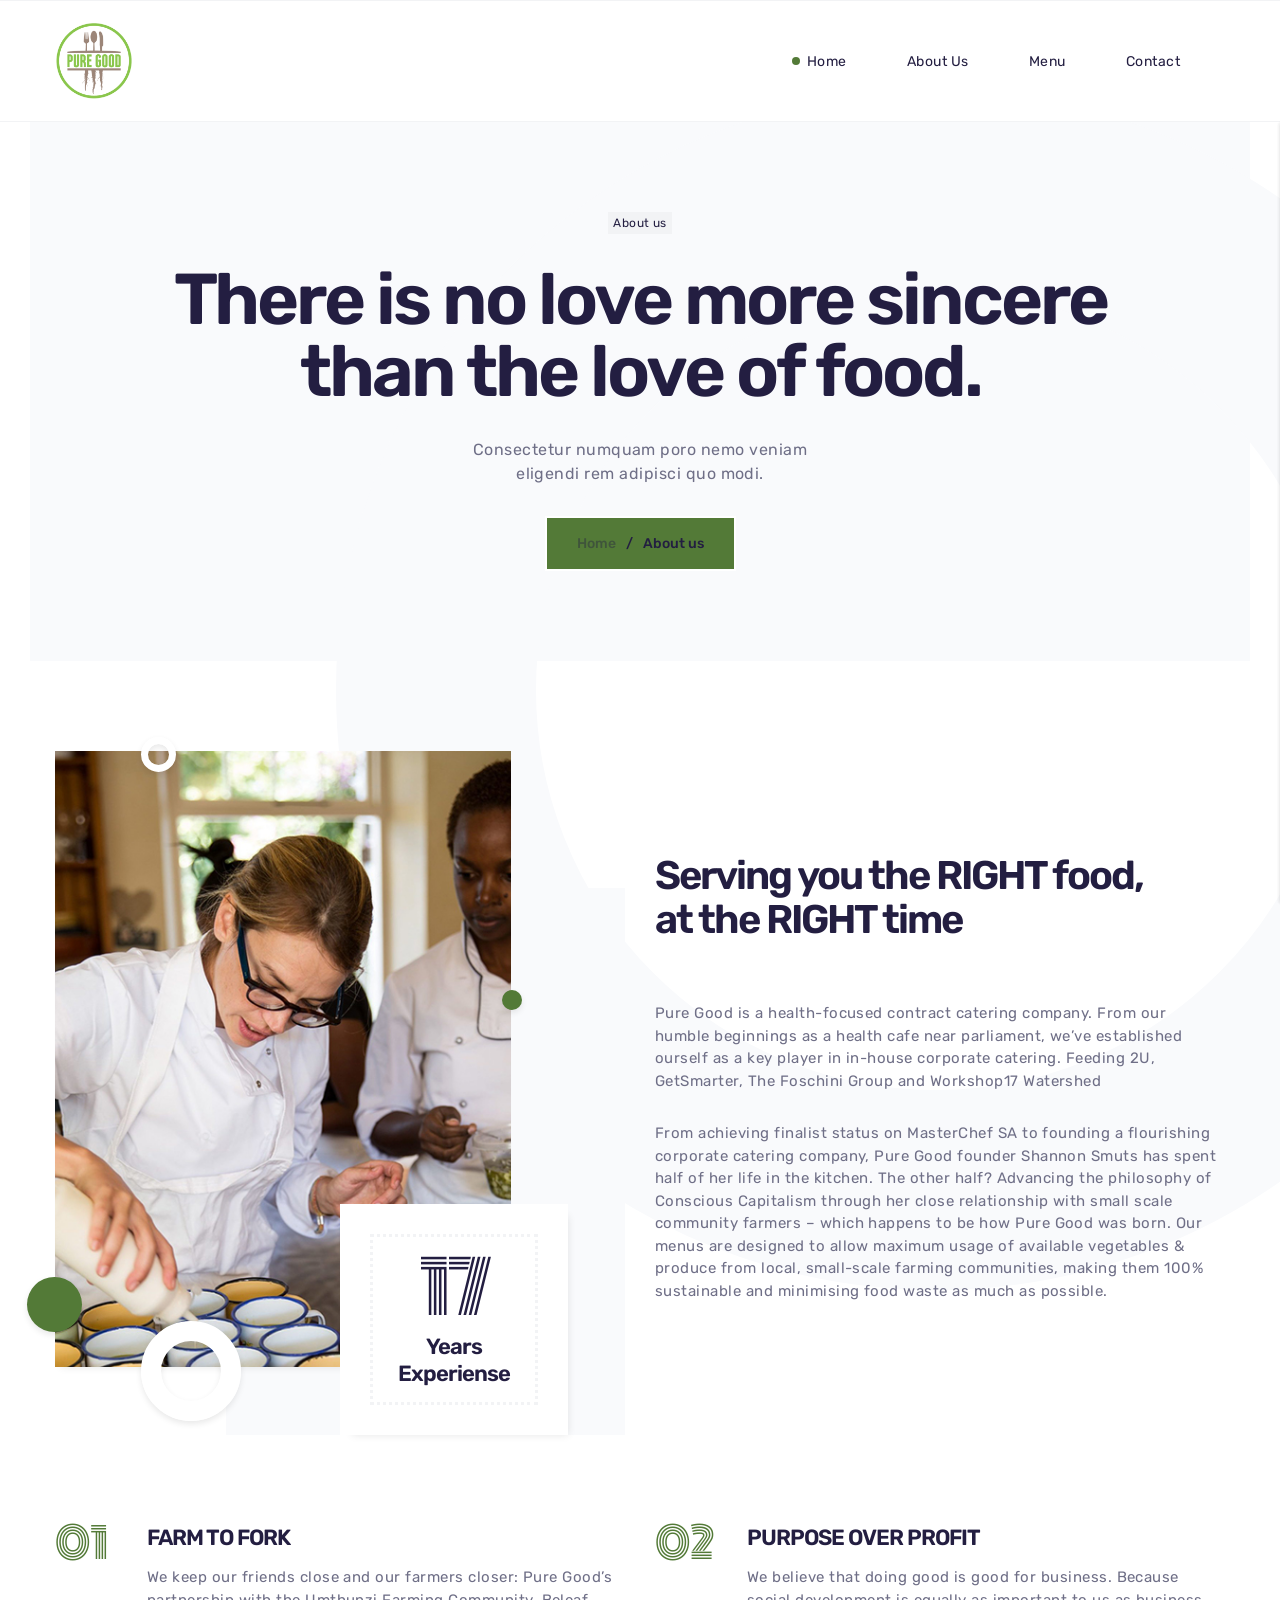
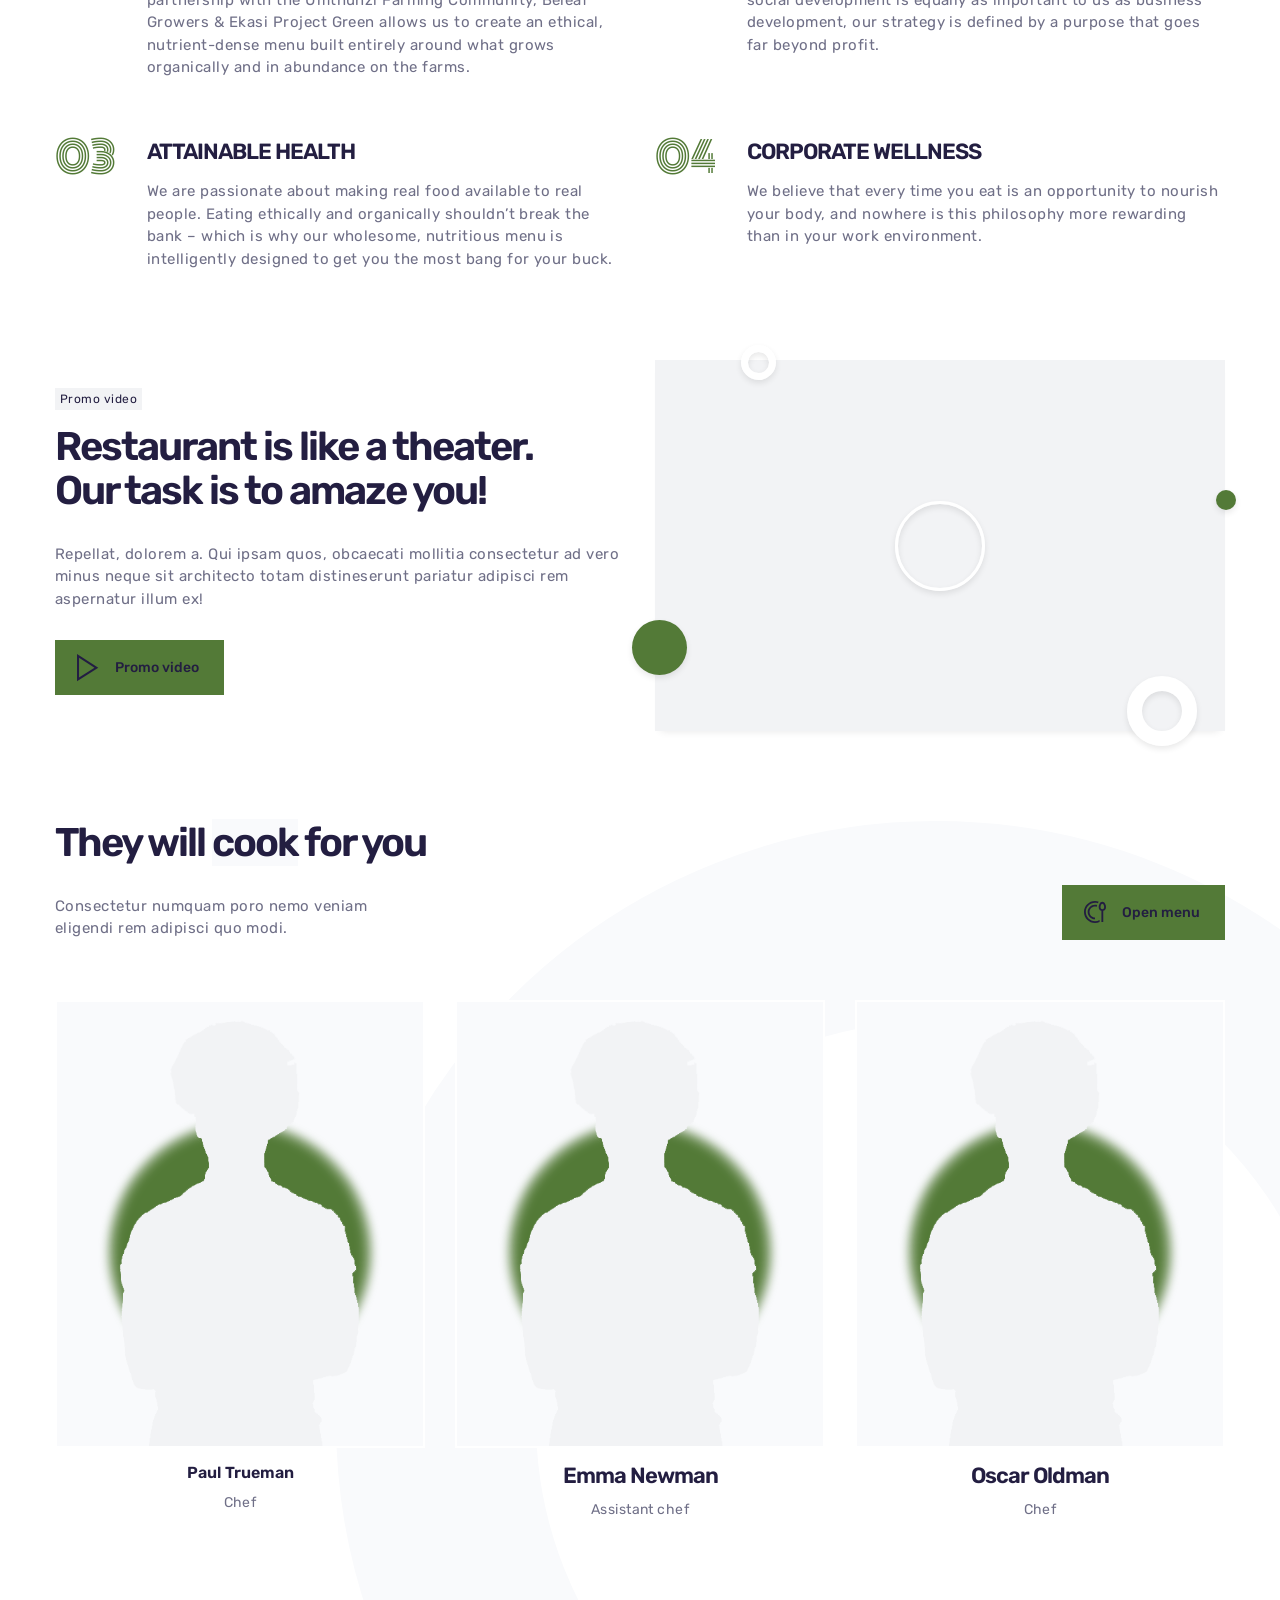
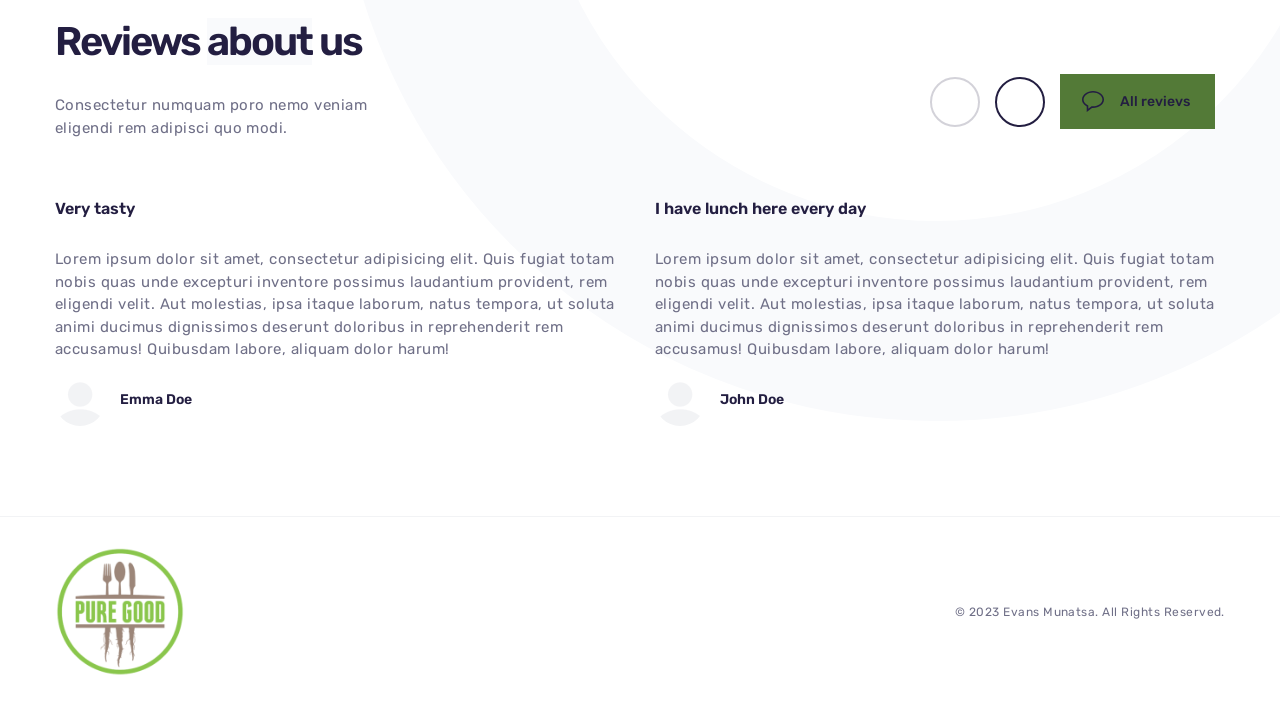
==== about.html @ 8c1846ab "about page" ====
<!DOCTYPE html>
<html lang="zxx">

<head>
  <meta charset="UTF-8">
  <meta name="viewport" content="width=device-width, initial-scale=1.0">
  <meta http-equiv="X-UA-Compatible" content="ie=edge">
  <!-- color of address bar in mobile browser -->
  <meta name="theme-color" content="#F5C332">
  <!-- favicon  -->
  <link rel="shortcut icon" href="img/ui/purgood.png" type="image/x-icon">
  <!-- font awesome css -->
  <link rel="stylesheet" href="css/plugins/font-awesome.min.css">
  <!-- bootstrap css -->
  <link rel="stylesheet" href="css/plugins/bootstrap.min.css">
  <!-- swiper css -->
  <link rel="stylesheet" href="css/plugins/swiper.min.css">
  <!-- datepicker css -->
  <link rel="stylesheet" href="css/plugins/datepicker.css">
  <!-- mapbox css -->
  <link href="css/plugins/mapbox-style.css" rel='stylesheet'>
  <!-- fancybox css -->
  <link rel="stylesheet" href="css/plugins/fancybox.min.css">
  <!-- starbelly css -->
  <link rel="stylesheet" href="css/style.css">
  <!-- page title -->
  <title>PureGood</title>
</head>

<body>
  <!-- app wrapper -->
  <div class="sb-app">
    <!-- preloader -->
    <div class="sb-preloader">
      <div class="sb-preloader-bg"></div>
      <div class="sb-preloader-body">
        <div class="sb-loading">
          <div class="sb-percent"><span class="sb-preloader-number" data-count="101">00</span><span>%</span></div>
        </div>
        <div class="sb-loading-bar">
          <div class="sb-bar"></div>
        </div>
      </div>
    </div>
    <!-- preloader end -->
    <!-- click effect -->
    <div class="sb-click-effect"></div>
    <!-- loader -->
    <div class="sb-load"></div>
    <!-- top bar -->
    <div class="sb-top-bar-frame">
      <div class="sb-top-bar-bg"></div>
      <div class="container">
        <div class="sb-top-bar">
          <a href="index.html" class="sb-logo-frame">
            <!-- logo img -->
            <img src="img/illustrations/purgood.png" alt="PureGood">
          </a>
          <!-- menu -->
          <div class="sb-left-side">
            <nav id="sb-dynamic-menu" class="sb-menu-transition">
              <ul class="sb-navigation">
                <li class="sb-active sb-has-children"><a href="index.html">Home</a></li>
                <li><a href="about.html">About Us</a></li>
                <li><a href="#">Menu</a></li>
                <li><a href="#">Contact</a></li>
              </ul>
            </nav>
            <!-- menu btn -->
            <div class="sb-menu-btn"><span></span></div>

          </div>
        </div>
      </div>
      <!-- info bar -->
      <div class="sb-info-bar">
        <div class="sb-infobar-content">
          <div class="sb-ib-title-frame sb-mb-30">
            <h4>Contact</h4><i class="fas fa-arrow-down"></i>
          </div>
          <ul class="sb-list sb-mb-30">
            <li><b>Address:</b><span> Workshop17, Watershed, 17 Dock Road, V&A Waterfront, 8002</span></li>
            <li><b>Working hours:</b><span>09:00 - 23:00</span></li>
            <li><b>Phone:</b><span>+02 (044) 756-X6-52</span></li>
            <li><b>Email:</b><span>info@puregood.co.za</span></li>
          </ul>
          <div class="sb-ib-title-frame sb-mb-30">
            <h4>Instagram</h4><i class="fas fa-arrow-down"></i>
          </div>
          <ul class="sb-instagram sb-mb-30">
            <li><a href="#."><img src="img/instagram/1.jpg" alt="instagram"></a></li>
            <li><a href="#."><img src="img/instagram/2.jpg" alt="instagram"></a></li>
            <li><a href="#."><img src="img/instagram/3.jpg" alt="instagram"></a></li>
            <li><a href="#."><img src="img/instagram/4.jpg" alt="instagram"></a></li>
            <li><a href="#."><img src="img/instagram/5.jpg" alt="instagram"></a></li>
            <li><a href="#."><img src="img/instagram/6.jpg" alt="instagram"></a></li>
          </ul>
          <hr>
          <div class="sb-ib-title-frame sb-mb-30">
            <h4>Latest publications</h4><i class="fas fa-arrow-down"></i>
          </div>
          <a href="index.html" class="sb-blog-card sb-blog-card-sm sb-mb-30">
            <div class="sb-cover-frame">
              <img src="img/blog/1.jpg" alt="cover">
            </div>
            <div class="sb-blog-card-descr">
              <h5 class="sb-mb-5">Simple Homemade Tomato Soup</h5>
              <p class="sb-text sb-text-sm">Lorem ipsum dolor sit amet, consectetur adipisicing elit. Libero optio, sed expedita.</p>
            </div>
          </a>
          <a href="index.html" class="sb-blog-card sb-blog-card-sm sb-mb-30">
            <div class="sb-cover-frame">
              <img src="img/blog/2.jpg" alt="cover">
            </div>
            <div class="sb-blog-card-descr">
              <h5 class="sb-mb-5">Thai Coconut Soup with Tofu and Rice</h5>
              <p class="sb-text sb-text-sm">Lorem ipsum dolor sit amet, consectetur adipisicing elit. Libero optio, sed expedita.</p>
            </div>
          </a>
          <a href="index.html" class="sb-blog-card sb-blog-card-sm sb-mb-30">
            <div class="sb-cover-frame">
              <img src="img/blog/3.jpg" alt="cover">
            </div>
            <div class="sb-blog-card-descr">
              <h5 class="sb-mb-5">21 Things You Should Absolutely Be Buying at ALDI</h5>
              <p class="sb-text sb-text-sm">Lorem ipsum dolor sit amet, consectetur adipisicing elit. Libero optio, sed expedita.</p>
            </div>
          </a>
        </div>
        <div class="sb-info-bar-footer">
          <ul class="sb-social">
            <li><a href="#."><i class="far fa-circle"></i></a></li>
            <li><a href="#."><i class="far fa-circle"></i></a></li>
            <li><a href="#."><i class="far fa-circle"></i></a></li>
            <li><a href="#."><i class="far fa-circle"></i></a></li>
          </ul>
        </div>
      </div>
      <!-- info bar end -->
      <!-- minicart -->
      <div class="sb-minicart">
        <div class="sb-minicart-content">
          <div class="sb-ib-title-frame sb-mb-30">
            <h4>Your order.</h4><i class="fas fa-arrow-down"></i>
          </div>
          <a href="index.html" class="sb-menu-item sb-menu-item-sm sb-mb-15">
            <div class="sb-cover-frame">
              <img src="img/menu/4.jpg" alt="product">
            </div>
            <div class="sb-card-tp">
              <h4 class="sb-card-title">Saumon Gravlax</h4>
              <div class="sb-price"><sub>$</sub> 9</div>
            </div>
          </a>
          <a href="index.html" class="sb-menu-item sb-menu-item-sm sb-mb-15">
            <div class="sb-cover-frame">
              <img src="img/menu/1.jpg" alt="product">
            </div>
            <div class="sb-card-tp">
              <h4 class="sb-card-title">Chevrefrit au miel</h4>
              <div class="sb-price"><sub>$</sub> 14</div>
            </div>
          </a>
          <a href="index.html" class="sb-menu-item sb-menu-item-sm sb-mb-15">
            <div class="sb-cover-frame">
              <img src="img/menu/2.jpg" alt="product">
            </div>
            <div class="sb-card-tp">
              <h4 class="sb-card-title">Croustillant de poisson</h4>
              <div class="sb-price"><sub>$</sub> 4</div>
            </div>
          </a>
          <a href="index.html" class="sb-menu-item sb-menu-item-sm sb-mb-15">
            <div class="sb-cover-frame">
              <img src="img/menu/3.jpg" alt="product">
            </div>
            <div class="sb-card-tp">
              <h4 class="sb-card-title">Stracciatella</h4>
              <div class="sb-price"><sub>$</sub> 11</div>
            </div>
          </a>
          <a href="index.html" class="sb-menu-item sb-menu-item-sm sb-mb-15">
            <div class="sb-cover-frame">
              <img src="img/menu/5.jpg" alt="product">
            </div>
            <div class="sb-card-tp">
              <h4 class="sb-card-title">Carpaccio de daurade</h4>
              <div class="sb-price"><sub>$</sub> 19</div>
            </div>
          </a>
        </div>
        <div class="sb-minicart-footer">
          <!-- button -->
          <a href="cart.html" class="sb-btn sb-btn-gray sb-btn-text">
            <span>View order</span>
          </a>
          <!-- button end -->
          <!-- button -->
          <a href="checkout.html" class="sb-btn sb-btn-text">
            <span>Checkout</span>
          </a>
          <!-- button end -->
        </div>
      </div>
      <!-- minicart end -->
    </div>
    <!-- top bar end -->

    <!-- dynamic content -->
    <div id="sb-dynamic-content" class="sb-transition-fade">

      <!-- banner -->
      <section class="sb-banner sb-banner-sm sb-banner-color">
        <div class="container">
          <div class="row">
            <div class="col-lg-12">
              <!-- main title -->
              <div class="sb-main-title-frame">
                <div class="sb-main-title text-center">
                  <span class="sb-suptitle sb-mb-30">About us</span>
                  <h1 class="sb-mb-30">There is no <span>love</span> more sincere <br> than the love of <span>food</span>.</h1>
                  <p class="sb-text sb-text-lg sb-mb-30">Consectetur numquam poro nemo veniam<br>eligendi rem adipisci quo modi.</p>
                  <ul class="sb-breadcrumbs">
                    <li><a href="home-1.html">Home</a></li>
                    <li><a href="#.">About us</a></li>
                  </ul>
                </div>
              </div>
              <!-- main title end -->
            </div>
          </div>
        </div>
      </section>
      <!-- banner end -->

      <!-- About text -->
      <section class="sb-p-90-0">
        <div class="sb-bg-2" style="margin-top: 90px">
          <div></div>
        </div>
        <div class="container">
          <div class="row">
            <div class="col-lg-6 align-self-center">
              <div class="sb-illustration-2 sb-mb-90">
                <div class="sb-interior-frame">
                  <img src="img/gallery/chef.jpg" alt="interior" class="sb-interior" style="object-position: center">
                </div>
                <div class="sb-square"></div>
                <div class="sb-cirkle-1"></div>
                <div class="sb-cirkle-2"></div>
                <div class="sb-cirkle-3"></div>
                <div class="sb-cirkle-4"></div>
                <div class="sb-experience">
                  <div class="sb-exp-content">
                    <p class="sb-h1 sb-mb-10">17</p>
                    <p class="sb-h3">Years Experiense</p>
                  </div>
                </div>
              </div>
            </div>
            <div class="col-lg-6 align-self-center sb-mb-60">
              <h2 class="sb-mb-60">Serving you the RIGHT food, <br>at the RIGHT time</h2>
              <p class="sb-text sb-mb-30">
                Pure Good is a health-focused contract catering company. From our humble beginnings as a health cafe near parliament, we’ve established ourself as a key player in in-house corporate catering. Feeding 2U, GetSmarter, The Foschini Group and Workshop17 Watershed
              </p>
              <p class="sb-text sb-mb-60">
                From achieving finalist status on MasterChef SA to founding a flourishing corporate catering company, Pure Good founder Shannon Smuts has spent half of her life in the kitchen. The other half? Advancing the philosophy of Conscious Capitalism through her close relationship with small scale community farmers  – which happens to be how Pure Good was born. Our menus are designed to allow maximum usage of available vegetables & produce from local, small-scale farming communities, making them 100% sustainable and minimising food waste as much as possible. 
              </p>
              <!-- <img src="img/ui/signature.png" alt="Signature" class="sb-signature sb-mb-30"> -->
            </div>
          </div>
        </div>
      </section>
      <!-- About text end -->

      <!-- features -->
      <section class="sb-features sb-p-0-30">
        <div class="container">
          <div class="row">
            <div class="col-lg-6">
              <div class="sb-features-item sb-mb-60">
                <div class="sb-number">01</div>
                <div class="sb-feature-text">
                  <h3 class="sb-mb-15">FARM TO FORK</h3>
                  <p class="sb-text">
                    We keep our friends close and our farmers closer: Pure Good’s partnership with the Umthunzi Farming Community, Beleaf Growers & Ekasi Project Green allows us to create an ethical, nutrient-dense menu built entirely around what grows organically and in abundance on the farms.
                  </p>
                </div>
              </div>
            </div>
            <div class="col-lg-6">
              <div class="sb-features-item sb-mb-60">
                <div class="sb-number">02</div>
                <div class="sb-feature-text">
                  <h3 class="sb-mb-15">PURPOSE OVER PROFIT</h3>
                  <p class="sb-text">
                    We believe that doing good is good for business. Because social development is equally as important to us as business development, our strategy is defined by a purpose that goes far beyond profit.
                  </p>
                </div>
              </div>
            </div>
            <div class="col-lg-6">
              <div class="sb-features-item sb-mb-60">
                <div class="sb-number">03</div>
                <div class="sb-feature-text">
                  <h3 class="sb-mb-15">ATTAINABLE HEALTH</h3>
                  <p class="sb-text">
                    We are passionate about making real food available to real people. Eating ethically and organically shouldn’t break the bank – which is why our wholesome, nutritious menu is intelligently designed to get you the most bang for your buck.
                  </p>
                </div>
              </div>
            </div>
            <div class="col-lg-6">
              <div class="sb-features-item sb-mb-60">
                <div class="sb-number">04</div>
                <div class="sb-feature-text">
                  <h3 class="sb-mb-15">CORPORATE WELLNESS</h3>
                  <p class="sb-text">
                    We believe that every time you eat is an opportunity to nourish your body, and nowhere is this philosophy more rewarding than in your work environment.
                  </p>
                </div>
              </div>
            </div>
          </div>
        </div>
      </section>
      <!-- features end -->

      <!-- video -->
      <section class="sb-video">
        <div class="container">
          <div class="row align-items-center">
            <div class="col-lg-6">
              <div class="sb-mb-90">
                <span class="sb-suptitle sb-mb-15">Promo video</span>
                <h2 class="sb-mb-30">Restaurant is like a theater.<br> Our task is to amaze you!</h2>
                <p class="sb-text sb-mb-30">Repellat, dolorem a. Qui ipsam quos, obcaecati mollitia consectetur ad vero minus neque sit architecto totam distineserunt pariatur adipisci rem aspernatur illum ex!</p>
                <!-- button -->
                <a data-fancybox="" data-no-swup href="https://www.youtube.com/watch?v=F3zw1Gvn4Mk" class="sb-btn">
                  <span class="sb-icon">
                    <img src="img/ui/icons/play.svg" alt="icon">
                  </span>
                  <span>Promo video</span>
                </a>
                <!-- button end -->
              </div>
            </div>
            <div class="col-lg-6 align-self-center">
              <div class="sb-illustration-7 sb-mb-90">
                <div class="sb-interior-frame">
                  <img src="img/illustrations/interior-2.jpg" alt="interior" class="sb-interior">
                  <a data-fancybox="" data-no-swup href="https://www.youtube.com/watch?v=F3zw1Gvn4Mk" class="sb-video-play"><i class="fas fa-play"></i></a>
                </div>
                <div class="sb-cirkle-1"></div>
                <div class="sb-cirkle-2"></div>
                <div class="sb-cirkle-3"></div>
                <div class="sb-cirkle-4"></div>
              </div>
            </div>
          </div>
        </div>
      </section>
      <!-- video end -->

      <!-- team -->
      <section class="sb-team sb-p-0-60">
        <div class="sb-bg-2">
          <div></div>
        </div>
        <div class="container">
          <div class="sb-group-title sb-mb-30">
            <div class="sb-left sb-mb-30">
              <h2 class="sb-mb-30">They will <span>cook</span> for you</h2>
              <p class="sb-text">Consectetur numquam poro nemo veniam<br>eligendi rem adipisci quo modi.</p>
            </div>
            <div class="sb-right sb-mb-30">
              <!-- button -->
              <a href="menu-1.html" class="sb-btn sb-m-0">
                <span class="sb-icon">
                  <img src="img/ui/icons/menu.svg" alt="icon">
                </span>
                <span>Open menu</span>
              </a>
              <!-- button end -->
            </div>
          </div>
          <div class="row">
            <div class="col-lg-4">
              <div class="sb-team-member sb-mb-30">
                <div class="sb-photo-frame sb-mb-15">
                  <img src="img/team/1.png" alt="Team member">
                </div>
                <div class="sb-member-description">
                  <h4 class="sb-mb-10">Paul Trueman</h4>
                  <p class="sb-text sb-text-sm sb-mb-10">Chef</p>
                  <ul class="sb-social">
                    <li><a href="#."><i class="far fa-circle"></i></a></li>
                    <li><a href="#."><i class="far fa-circle"></i></a></li>
                    <li><a href="#."><i class="far fa-circle"></i></a></li>
                    <li><a href="#."><i class="far fa-circle"></i></a></li>
                  </ul>
                </div>
              </div>
            </div>
            <div class="col-lg-4">
              <div class="sb-team-member sb-mb-30">
                <div class="sb-photo-frame sb-mb-15">
                  <img src="img/team/2.png" alt="Team member">
                </div>
                <div class="sb-member-description">
                  <h3 class="sb-mb-10">Emma Newman</h3>
                  <p class="sb-text sb-text-sm sb-mb-10">Assistant chef</p>
                  <ul class="sb-social">
                    <li><a href="#."><i class="far fa-circle"></i></a></li>
                    <li><a href="#."><i class="far fa-circle"></i></a></li>
                    <li><a href="#."><i class="far fa-circle"></i></a></li>
                    <li><a href="#."><i class="far fa-circle"></i></a></li>
                  </ul>
                </div>
              </div>
            </div>
            <div class="col-lg-4">
              <div class="sb-team-member sb-mb-30">
                <div class="sb-photo-frame sb-mb-15">
                  <img src="img/team/3.png" alt="Team member">
                </div>
                <div class="sb-member-description">
                  <h3 class="sb-mb-10">Oscar Oldman</h3>
                  <p class="sb-text sb-text-sm sb-mb-10">Chef</p>
                  <ul class="sb-social">
                    <li><a href="#."><i class="far fa-circle"></i></a></li>
                    <li><a href="#."><i class="far fa-circle"></i></a></li>
                    <li><a href="#."><i class="far fa-circle"></i></a></li>
                    <li><a href="#."><i class="far fa-circle"></i></a></li>
                  </ul>
                </div>
              </div>
            </div>
          </div>
        </div>
      </section>
      <!-- team end -->

      <!-- revievs -->
      <section class="sb-reviews sb-p-0-90">
        <div class="container">
          <div class="sb-group-title sb-mb-30">
            <div class="sb-left sb-mb-30">
              <h2 class="sb-mb-30">Reviews <span>about</span> us</h2>
              <p class="sb-text">Consectetur numquam poro nemo veniam<br>eligendi rem adipisci quo modi.</p>
            </div>
            <div class="sb-right sb-mb-30">
              <!-- slider navigation -->
              <div class="sb-slider-nav">
                <div class="sb-prev-btn sb-reviews-prev"><i class="fas fa-arrow-left"></i></div>
                <div class="sb-next-btn sb-reviews-next"><i class="fas fa-arrow-right"></i></div>
              </div>
              <!-- slider navigation end -->
              <!-- button -->
              <a href="index.html" class="sb-btn">
                <span class="sb-icon">
                  <img src="img/ui/icons/dialog.svg" alt="icon">
                </span>
                <span>All revievs</span>
              </a>
              <!-- button end -->
            </div>
          </div>
          <div class="swiper-container sb-reviews-slider">
            <div class="swiper-wrapper">
              <div class="swiper-slide">
                <div class="sb-review-card">
                  <div class="sb-review-header sb-mb-15">
                    <h4 class="sb-mb-15">Very tasty</h4>
                    <ul class="sb-stars">
                      <li><i class="fas fa-star"></i></li>
                      <li><i class="fas fa-star"></i></li>
                      <li><i class="fas fa-star"></i></li>
                      <li><i class="fas fa-star"></i></li>
                      <li><i class="fas fa-star"></i></li>
                    </ul>
                  </div>
                  <p class="sb-text sb-mb-15">Lorem ipsum dolor sit amet, consectetur adipisicing elit. Quis fugiat totam nobis quas unde excepturi inventore possimus laudantium provident, rem eligendi velit. Aut molestias, ipsa itaque laborum, natus
                    tempora, ut soluta animi ducimus dignissimos deserunt doloribus in reprehenderit rem accusamus! Quibusdam labore, aliquam dolor harum!</p>
                  <div class="sb-author-frame">
                    <div class="sb-avatar-frame">
                      <img src="img/faces/1.jpg" alt="Guest">
                    </div>
                    <h4>Emma Doe</h4>
                  </div>
                </div>
              </div>
              <div class="swiper-slide">
                <div class="sb-review-card">
                  <div class="sb-review-header sb-mb-15">
                    <h4 class="sb-mb-15">I have lunch here every day</h4>
                    <ul class="sb-stars">
                      <li><i class="fas fa-star"></i></li>
                      <li><i class="fas fa-star"></i></li>
                      <li><i class="fas fa-star"></i></li>
                      <li><i class="fas fa-star"></i></li>
                      <li><i class="fas fa-star"></i></li>
                    </ul>
                  </div>
                  <p class="sb-text sb-mb-15">Lorem ipsum dolor sit amet, consectetur adipisicing elit. Quis fugiat totam nobis quas unde excepturi inventore possimus laudantium provident, rem eligendi velit. Aut molestias, ipsa itaque laborum, natus
                    tempora, ut soluta animi ducimus dignissimos deserunt doloribus in reprehenderit rem accusamus! Quibusdam labore, aliquam dolor harum!</p>
                  <div class="sb-author-frame">
                    <div class="sb-avatar-frame">
                      <img src="img/faces/2.jpg" alt="Guest">
                    </div>
                    <h4>John Doe</h4>
                  </div>
                </div>
              </div>
              <div class="swiper-slide">
                <div class="sb-review-card">
                  <div class="sb-review-header sb-mb-15">
                    <h4 class="sb-mb-15">Great service</h4>
                    <ul class="sb-stars">
                      <li><i class="fas fa-star"></i></li>
                      <li><i class="fas fa-star"></i></li>
                      <li><i class="fas fa-star"></i></li>
                      <li><i class="fas fa-star"></i></li>
                      <li class="sb-empty"><i class="fas fa-star"></i></li>
                    </ul>
                  </div>
                  <p class="sb-text sb-mb-15">Lorem ipsum dolor sit amet, consectetur adipisicing elit. Quis fugiat totam nobis quas unde excepturi inventore possimus laudantium provident, rem eligendi velit. Aut molestias, ipsa itaque laborum, natus
                    tempora, ut soluta animi ducimus dignissimos deserunt doloribus in reprehenderit rem accusamus! Quibusdam labore, aliquam dolor harum!</p>
                  <div class="sb-author-frame">
                    <div class="sb-avatar-frame">
                      <img src="img/faces/3.jpg" alt="Guest">
                    </div>
                    <h4>Jane Doe</h4>
                  </div>
                </div>
              </div>
              <div class="swiper-slide">
                <div class="sb-review-card">
                  <div class="sb-review-header sb-mb-15">
                    <h4 class="sb-mb-15">PureGood is amazing!</h4>
                    <ul class="sb-stars">
                      <li><i class="fas fa-star"></i></li>
                      <li><i class="fas fa-star"></i></li>
                      <li><i class="fas fa-star"></i></li>
                      <li><i class="fas fa-star"></i></li>
                      <li><i class="fas fa-star"></i></li>
                    </ul>
                  </div>
                  <p class="sb-text sb-mb-15">Lorem ipsum dolor sit amet, consectetur adipisicing elit. Quis fugiat totam nobis quas unde excepturi inventore possimus laudantium provident, rem eligendi velit. Aut molestias, ipsa itaque laborum, natus
                    tempora, ut soluta animi ducimus dignissimos deserunt doloribus in reprehenderit rem accusamus! Quibusdam labore, aliquam dolor harum!</p>
                  <div class="sb-author-frame">
                    <div class="sb-avatar-frame">
                      <img src="img/faces/4.jpg" alt="Guest">
                    </div>
                    <h4>Jane Doe</h4>
                  </div>
                </div>
              </div>
            </div>
          </div>
        </div>
      </section>
      <!-- revievs end -->

      <!-- footer -->
      <footer>
        <div class="container">
          <div class="sb-footer-frame">
            <a href="index.html" class="sb-logo-frame">
              <!-- logo img -->
              <img src="img/illustrations/purgood.png" alt="PureGood">
            </a>
            <ul class="sb-social">
              <li><a href="#."><i class="far fa-circle"></i></a></li>
              <li><a href="#."><i class="far fa-circle"></i></a></li>
              <li><a href="#."><i class="far fa-circle"></i></a></li>
              <li><a href="#."><i class="far fa-circle"></i></a></li>
            </ul>
            <div class="sb-copy">&copy; 2023 Evans Munatsa. All Rights Reserved.</div>
          </div>
        </div>
      </footer>
      <!-- footer end -->

    </div>
    <!-- dynamic content end -->

  </div>
  <!-- app wrapper end -->

  <!-- jquery js -->
  <script src="js/plugins/jquery.min.js"></script>
  <!-- smooth scroll js -->
  <script src="js/plugins/smooth-scroll.js"></script>
  <!-- swup js -->
  <script src="js/plugins/swup.min.js"></script>
  <!-- swiper js -->
  <script src="js/plugins/swiper.min.js"></script>
  <!-- datepicker js -->
  <script src="js/plugins/datepicker.js"></script>
  <!-- isotope js -->
  <script src="js/plugins/isotope.js"></script>
  <!-- sticky -->
  <script src="js/plugins/sticky.js"></script>
  <!-- mapbox js -->
  <script src="js/plugins/mapbox.min.js"></script>
  <!-- fancybox js -->
  <script src="js/plugins/fancybox.min.js"></script>
  <!-- starbelly js -->
  <script src="js/main.js"></script>

</body>

</html>
---- css/plugins/datepicker.css ----
.datepicker--cells{display:-webkit-flex;display:-ms-flexbox;display:flex;-webkit-flex-wrap:wrap;-ms-flex-wrap:wrap;flex-wrap:wrap}.datepicker--cell{border-radius:4px;box-sizing:border-box;cursor:pointer;display:-webkit-flex;display:-ms-flexbox;display:flex;position:relative;-webkit-align-items:center;-ms-flex-align:center;align-items:center;-webkit-justify-content:center;-ms-flex-pack:center;justify-content:center;height:32px;z-index:1}.datepicker--cell.-focus-{background:#f0f0f0}.datepicker--cell.-current-{color:#4EB5E6}.datepicker--cell.-current-.-focus-{color:#4a4a4a}.datepicker--cell.-current-.-in-range-{color:#4EB5E6}.datepicker--cell.-in-range-{background:rgba(92,196,239,.1);color:#4a4a4a;border-radius:0}.datepicker--cell.-in-range-.-focus-{background-color:rgba(92,196,239,.2)}.datepicker--cell.-disabled-{cursor:default;color:#aeaeae}.datepicker--cell.-disabled-.-focus-{color:#aeaeae}.datepicker--cell.-disabled-.-in-range-{color:#a1a1a1}.datepicker--cell.-disabled-.-current-.-focus-{color:#aeaeae}.datepicker--cell.-range-from-{border:1px solid rgba(92,196,239,.5);background-color:rgba(92,196,239,.1);border-radius:4px 0 0 4px}.datepicker--cell.-range-to-{border:1px solid rgba(92,196,239,.5);background-color:rgba(92,196,239,.1);border-radius:0 4px 4px 0}.datepicker--cell.-selected-,.datepicker--cell.-selected-.-current-{color:#fff;background:#5cc4ef}.datepicker--cell.-range-from-.-range-to-{border-radius:4px}.datepicker--cell.-selected-{border:none}.datepicker--cell.-selected-.-focus-{background:#45bced}.datepicker--cell:empty{cursor:default}.datepicker--days-names{display:-webkit-flex;display:-ms-flexbox;display:flex;-webkit-flex-wrap:wrap;-ms-flex-wrap:wrap;flex-wrap:wrap;margin:8px 0 3px}.datepicker--day-name{color:#FF9A19;display:-webkit-flex;display:-ms-flexbox;display:flex;-webkit-align-items:center;-ms-flex-align:center;align-items:center;-webkit-justify-content:center;-ms-flex-pack:center;justify-content:center;-webkit-flex:1;-ms-flex:1;flex:1;text-align:center;text-transform:uppercase;font-size:.8em}.-only-timepicker- .datepicker--content,.datepicker--body,.datepicker-inline .datepicker--pointer{display:none}.datepicker--cell-day{width:14.28571%}.datepicker--cells-months{height:170px}.datepicker--cell-month{width:33.33%;height:25%}.datepicker--cells-years,.datepicker--years{height:170px}.datepicker--cell-year{width:25%;height:33.33%}.datepickers-container{position:absolute;left:0;top:0}@media print{.datepickers-container{display:none}}.datepicker{background:#fff;border:1px solid #dbdbdb;box-shadow:0 4px 12px rgba(0,0,0,.15);border-radius:4px;box-sizing:content-box;font-family:Tahoma,sans-serif;font-size:14px;color:#4a4a4a;width:250px;position:absolute;left:-100000px;opacity:0;transition:opacity .3s ease,left 0s .3s,-webkit-transform .3s ease;transition:opacity .3s ease,transform .3s ease,left 0s .3s;transition:opacity .3s ease,transform .3s ease,left 0s .3s,-webkit-transform .3s ease;z-index:100}.datepicker.-from-top-{-webkit-transform:translateY(-8px);transform:translateY(-8px)}.datepicker.-from-right-{-webkit-transform:translateX(8px);transform:translateX(8px)}.datepicker.-from-bottom-{-webkit-transform:translateY(8px);transform:translateY(8px)}.datepicker.-from-left-{-webkit-transform:translateX(-8px);transform:translateX(-8px)}.datepicker.active{opacity:1;-webkit-transform:translate(0);transform:translate(0);transition:opacity .3s ease,left 0s 0s,-webkit-transform .3s ease;transition:opacity .3s ease,transform .3s ease,left 0s 0s;transition:opacity .3s ease,transform .3s ease,left 0s 0s,-webkit-transform .3s ease}.datepicker-inline .datepicker{border-color:#d7d7d7;box-shadow:none;position:static;left:auto;right:auto;opacity:1;-webkit-transform:none;transform:none}.datepicker--content{box-sizing:content-box;padding:4px}.datepicker--pointer{position:absolute;background:#fff;border-top:1px solid #dbdbdb;border-right:1px solid #dbdbdb;width:10px;height:10px;z-index:-1}.datepicker--nav-action:hover,.datepicker--nav-title:hover{background:#f0f0f0}.-top-center- .datepicker--pointer,.-top-left- .datepicker--pointer,.-top-right- .datepicker--pointer{top:calc(100% - 4px);-webkit-transform:rotate(135deg);transform:rotate(135deg)}.-right-bottom- .datepicker--pointer,.-right-center- .datepicker--pointer,.-right-top- .datepicker--pointer{right:calc(100% - 4px);-webkit-transform:rotate(225deg);transform:rotate(225deg)}.-bottom-center- .datepicker--pointer,.-bottom-left- .datepicker--pointer,.-bottom-right- .datepicker--pointer{bottom:calc(100% - 4px);-webkit-transform:rotate(315deg);transform:rotate(315deg)}.-left-bottom- .datepicker--pointer,.-left-center- .datepicker--pointer,.-left-top- .datepicker--pointer{left:calc(100% - 4px);-webkit-transform:rotate(45deg);transform:rotate(45deg)}.-bottom-left- .datepicker--pointer,.-top-left- .datepicker--pointer{left:10px}.-bottom-right- .datepicker--pointer,.-top-right- .datepicker--pointer{right:10px}.-bottom-center- .datepicker--pointer,.-top-center- .datepicker--pointer{left:calc(50% - 10px / 2)}.-left-top- .datepicker--pointer,.-right-top- .datepicker--pointer{top:10px}.-left-bottom- .datepicker--pointer,.-right-bottom- .datepicker--pointer{bottom:10px}.-left-center- .datepicker--pointer,.-right-center- .datepicker--pointer{top:calc(50% - 10px / 2)}.datepicker--body.active{display:block}.datepicker--nav{display:-webkit-flex;display:-ms-flexbox;display:flex;-webkit-justify-content:space-between;-ms-flex-pack:justify;justify-content:space-between;border-bottom:1px solid #efefef;min-height:32px;padding:4px}.-only-timepicker- .datepicker--nav{display:none}.datepicker--nav-action,.datepicker--nav-title{display:-webkit-flex;display:-ms-flexbox;display:flex;cursor:pointer;-webkit-align-items:center;-ms-flex-align:center;align-items:center;-webkit-justify-content:center;-ms-flex-pack:center;justify-content:center}.datepicker--nav-action{width:32px;border-radius:4px;-webkit-user-select:none;-moz-user-select:none;-ms-user-select:none;user-select:none}.datepicker--nav-action.-disabled-{visibility:hidden}.datepicker--nav-action svg{width:32px;height:32px}.datepicker--nav-action path{fill:none;stroke:#9c9c9c;stroke-width:2px}.datepicker--nav-title{border-radius:4px;padding:0 8px}.datepicker--buttons,.datepicker--time{border-top:1px solid #efefef;padding:4px}.datepicker--nav-title i{font-style:normal;color:#9c9c9c;margin-left:5px}.datepicker--nav-title.-disabled-{cursor:default;background:0 0}.datepicker--buttons{display:-webkit-flex;display:-ms-flexbox;display:flex}.datepicker--button{color:#4EB5E6;cursor:pointer;border-radius:4px;-webkit-flex:1;-ms-flex:1;flex:1;display:-webkit-inline-flex;display:-ms-inline-flexbox;display:inline-flex;-webkit-justify-content:center;-ms-flex-pack:center;justify-content:center;-webkit-align-items:center;-ms-flex-align:center;align-items:center;height:32px}.datepicker--button:hover{color:#4a4a4a;background:#f0f0f0}.datepicker--time{display:-webkit-flex;display:-ms-flexbox;display:flex;-webkit-align-items:center;-ms-flex-align:center;align-items:center;position:relative}.datepicker--time.-am-pm- .datepicker--time-sliders{-webkit-flex:0 1 138px;-ms-flex:0 1 138px;flex:0 1 138px;max-width:138px}.-only-timepicker- .datepicker--time{border-top:none}.datepicker--time-sliders{-webkit-flex:0 1 153px;-ms-flex:0 1 153px;flex:0 1 153px;margin-right:10px;max-width:153px}.datepicker--time-label{display:none;font-size:12px}.datepicker--time-current{display:-webkit-flex;display:-ms-flexbox;display:flex;-webkit-align-items:center;-ms-flex-align:center;align-items:center;-webkit-flex:1;-ms-flex:1;flex:1;font-size:14px;text-align:center;margin:0 0 0 10px}.datepicker--time-current-colon{margin:0 2px 3px;line-height:1}.datepicker--time-current-hours,.datepicker--time-current-minutes{line-height:1;font-size:19px;font-family:"Century Gothic",CenturyGothic,AppleGothic,sans-serif;position:relative;z-index:1}.datepicker--time-current-hours:after,.datepicker--time-current-minutes:after{content:'';background:#f0f0f0;border-radius:4px;position:absolute;left:-2px;top:-3px;right:-2px;bottom:-2px;z-index:-1;opacity:0}.datepicker--time-current-hours.-focus-:after,.datepicker--time-current-minutes.-focus-:after{opacity:1}.datepicker--time-current-ampm{text-transform:uppercase;-webkit-align-self:flex-end;-ms-flex-item-align:end;align-self:flex-end;color:#9c9c9c;margin-left:6px;font-size:11px;margin-bottom:1px}.datepicker--time-row{display:-webkit-flex;display:-ms-flexbox;display:flex;-webkit-align-items:center;-ms-flex-align:center;align-items:center;font-size:11px;height:17px;background:linear-gradient(to right,#dedede,#dedede) left 50%/100% 1px no-repeat}.datepicker--time-row:first-child{margin-bottom:4px}.datepicker--time-row input[type=range]{background:0 0;cursor:pointer;-webkit-flex:1;-ms-flex:1;flex:1;height:100%;padding:0;margin:0;-webkit-appearance:none}.datepicker--time-row input[type=range]::-ms-tooltip{display:none}.datepicker--time-row input[type=range]:hover::-webkit-slider-thumb{border-color:#b8b8b8}.datepicker--time-row input[type=range]:hover::-moz-range-thumb{border-color:#b8b8b8}.datepicker--time-row input[type=range]:hover::-ms-thumb{border-color:#b8b8b8}.datepicker--time-row input[type=range]:focus{outline:0}.datepicker--time-row input[type=range]:focus::-webkit-slider-thumb{background:#5cc4ef;border-color:#5cc4ef}.datepicker--time-row input[type=range]:focus::-moz-range-thumb{background:#5cc4ef;border-color:#5cc4ef}.datepicker--time-row input[type=range]:focus::-ms-thumb{background:#5cc4ef;border-color:#5cc4ef}.datepicker--time-row input[type=range]::-webkit-slider-thumb{-webkit-appearance:none;box-sizing:border-box;height:12px;width:12px;border-radius:3px;border:1px solid #dedede;background:#fff;cursor:pointer;transition:background .2s;margin-top:-6px}.datepicker--time-row input[type=range]::-moz-range-thumb{box-sizing:border-box;height:12px;width:12px;border-radius:3px;border:1px solid #dedede;background:#fff;cursor:pointer;transition:background .2s}.datepicker--time-row input[type=range]::-ms-thumb{box-sizing:border-box;height:12px;width:12px;border-radius:3px;border:1px solid #dedede;background:#fff;cursor:pointer;transition:background .2s}.datepicker--time-row input[type=range]::-webkit-slider-runnable-track{border:none;height:1px;cursor:pointer;color:transparent;background:0 0}.datepicker--time-row input[type=range]::-moz-range-track{border:none;height:1px;cursor:pointer;color:transparent;background:0 0}.datepicker--time-row input[type=range]::-ms-track{border:none;height:1px;cursor:pointer;color:transparent;background:0 0}.datepicker--time-row input[type=range]::-ms-fill-lower{background:0 0}.datepicker--time-row input[type=range]::-ms-fill-upper{background:0 0}.datepicker--time-row span{padding:0 12px}.datepicker--time-icon{color:#9c9c9c;border:1px solid;border-radius:50%;font-size:16px;position:relative;margin:0 5px -1px 0;width:1em;height:1em}.datepicker--time-icon:after,.datepicker--time-icon:before{content:'';background:currentColor;position:absolute}.datepicker--time-icon:after{height:.4em;width:1px;left:calc(50% - 1px);top:calc(50% + 1px);-webkit-transform:translateY(-100%);transform:translateY(-100%)}.datepicker--time-icon:before{width:.4em;height:1px;top:calc(50% + 1px);left:calc(50% - 1px)}.datepicker--cell-day.-other-month-,.datepicker--cell-year.-other-decade-{color:#dedede}.datepicker--cell-day.-other-month-:hover,.datepicker--cell-year.-other-decade-:hover{color:#c5c5c5}.-disabled-.-focus-.datepicker--cell-day.-other-month-,.-disabled-.-focus-.datepicker--cell-year.-other-decade-{color:#dedede}.-selected-.datepicker--cell-day.-other-month-,.-selected-.datepicker--cell-year.-other-decade-{color:#fff;background:#a2ddf6}.-selected-.-focus-.datepicker--cell-day.-other-month-,.-selected-.-focus-.datepicker--cell-year.-other-decade-{background:#8ad5f4}.-in-range-.datepicker--cell-day.-other-month-,.-in-range-.datepicker--cell-year.-other-decade-{background-color:rgba(92,196,239,.1);color:#ccc}.-in-range-.-focus-.datepicker--cell-day.-other-month-,.-in-range-.-focus-.datepicker--cell-year.-other-decade-{background-color:rgba(92,196,239,.2)}.datepicker--cell-day.-other-month-:empty,.datepicker--cell-year.-other-decade-:empty{background:0 0;border:none}
---- css/plugins/mapbox-style.css ----
.mapboxgl-map{font:12px/20px Helvetica Neue,Arial,Helvetica,sans-serif;overflow:hidden;position:relative;-webkit-tap-highlight-color:rgba(0,0,0,0)}.mapboxgl-canvas{position:absolute;left:0;top:0}.mapboxgl-map:-webkit-full-screen{width:100%;height:100%}.mapboxgl-canary{background-color:salmon}.mapboxgl-canvas-container.mapboxgl-interactive,.mapboxgl-ctrl-group button.mapboxgl-ctrl-compass{cursor:-webkit-grab;cursor:-moz-grab;cursor:grab;-moz-user-select:none;-webkit-user-select:none;-ms-user-select:none;user-select:none}.mapboxgl-canvas-container.mapboxgl-interactive.mapboxgl-track-pointer{cursor:pointer}.mapboxgl-canvas-container.mapboxgl-interactive:active,.mapboxgl-ctrl-group button.mapboxgl-ctrl-compass:active{cursor:-webkit-grabbing;cursor:-moz-grabbing;cursor:grabbing}.mapboxgl-canvas-container.mapboxgl-touch-zoom-rotate,.mapboxgl-canvas-container.mapboxgl-touch-zoom-rotate .mapboxgl-canvas{touch-action:pan-x pan-y}.mapboxgl-canvas-container.mapboxgl-touch-drag-pan,.mapboxgl-canvas-container.mapboxgl-touch-drag-pan .mapboxgl-canvas{touch-action:pinch-zoom}.mapboxgl-canvas-container.mapboxgl-touch-zoom-rotate.mapboxgl-touch-drag-pan,.mapboxgl-canvas-container.mapboxgl-touch-zoom-rotate.mapboxgl-touch-drag-pan .mapboxgl-canvas{touch-action:none}.mapboxgl-ctrl-bottom-left,.mapboxgl-ctrl-bottom-right,.mapboxgl-ctrl-top-left,.mapboxgl-ctrl-top-right{position:absolute;pointer-events:none;z-index:2}.mapboxgl-ctrl-top-left{top:0;left:0}.mapboxgl-ctrl-top-right{top:0;right:0}.mapboxgl-ctrl-bottom-left{bottom:0;left:0}.mapboxgl-ctrl-bottom-right{right:0;bottom:0}.mapboxgl-ctrl{clear:both;pointer-events:auto;transform:translate(0)}.mapboxgl-ctrl-top-left .mapboxgl-ctrl{margin:10px 0 0 10px;float:left}.mapboxgl-ctrl-top-right .mapboxgl-ctrl{margin:10px 10px 0 0;float:right}.mapboxgl-ctrl-bottom-left .mapboxgl-ctrl{margin:0 0 10px 10px;float:left}.mapboxgl-ctrl-bottom-right .mapboxgl-ctrl{margin:0 10px 10px 0;float:right}.mapboxgl-ctrl-group{border-radius:4px;background:#fff}.mapboxgl-ctrl-group:not(:empty){-moz-box-shadow:0 0 2px rgba(0,0,0,.1);-webkit-box-shadow:0 0 2px rgba(0,0,0,.1);box-shadow:0 0 0 2px rgba(0,0,0,.1)}@media (-ms-high-contrast:active){.mapboxgl-ctrl-group:not(:empty){box-shadow:0 0 0 2px ButtonText}}.mapboxgl-ctrl-group button{width:29px;height:29px;display:block;padding:0;outline:none;border:0;box-sizing:border-box;background-color:transparent;cursor:pointer}.mapboxgl-ctrl-group button+button{border-top:1px solid #ddd}.mapboxgl-ctrl button .mapboxgl-ctrl-icon{display:block;width:100%;height:100%;background-repeat:no-repeat;background-position:50%}@media (-ms-high-contrast:active){.mapboxgl-ctrl-icon{background-color:transparent}.mapboxgl-ctrl-group button+button{border-top:1px solid ButtonText}}.mapboxgl-ctrl button::-moz-focus-inner{border:0;padding:0}.mapboxgl-ctrl-group button:focus{box-shadow:0 0 2px 2px #0096ff}.mapboxgl-ctrl button:disabled{cursor:not-allowed}.mapboxgl-ctrl button:disabled .mapboxgl-ctrl-icon{opacity:.25}.mapboxgl-ctrl button:not(:disabled):hover{background-color:rgba(0,0,0,.05)}.mapboxgl-ctrl-group button:focus:focus-visible{box-shadow:0 0 2px 2px #0096ff}.mapboxgl-ctrl-group button:focus:not(:focus-visible){box-shadow:none}.mapboxgl-ctrl-group button:focus:first-child{border-radius:4px 4px 0 0}.mapboxgl-ctrl-group button:focus:last-child{border-radius:0 0 4px 4px}.mapboxgl-ctrl-group button:focus:only-child{border-radius:inherit}.mapboxgl-ctrl button.mapboxgl-ctrl-zoom-out .mapboxgl-ctrl-icon{background-image:url("data:image/svg+xml;charset=utf-8,%3Csvg width='29' height='29' viewBox='0 0 29 29' xmlns='http://www.w3.org/2000/svg' fill='%23333'%3E%3Cpath d='M10 13c-.75 0-1.5.75-1.5 1.5S9.25 16 10 16h9c.75 0 1.5-.75 1.5-1.5S19.75 13 19 13h-9z'/%3E%3C/svg%3E")}.mapboxgl-ctrl button.mapboxgl-ctrl-zoom-in .mapboxgl-ctrl-icon{background-image:url("data:image/svg+xml;charset=utf-8,%3Csvg width='29' height='29' viewBox='0 0 29 29' xmlns='http://www.w3.org/2000/svg' fill='%23333'%3E%3Cpath d='M14.5 8.5c-.75 0-1.5.75-1.5 1.5v3h-3c-.75 0-1.5.75-1.5 1.5S9.25 16 10 16h3v3c0 .75.75 1.5 1.5 1.5S16 19.75 16 19v-3h3c.75 0 1.5-.75 1.5-1.5S19.75 13 19 13h-3v-3c0-.75-.75-1.5-1.5-1.5z'/%3E%3C/svg%3E")}@media (-ms-high-contrast:active){.mapboxgl-ctrl button.mapboxgl-ctrl-zoom-out .mapboxgl-ctrl-icon{background-image:url("data:image/svg+xml;charset=utf-8,%3Csvg width='29' height='29' viewBox='0 0 29 29' xmlns='http://www.w3.org/2000/svg' fill='%23fff'%3E%3Cpath d='M10 13c-.75 0-1.5.75-1.5 1.5S9.25 16 10 16h9c.75 0 1.5-.75 1.5-1.5S19.75 13 19 13h-9z'/%3E%3C/svg%3E")}.mapboxgl-ctrl button.mapboxgl-ctrl-zoom-in .mapboxgl-ctrl-icon{background-image:url("data:image/svg+xml;charset=utf-8,%3Csvg width='29' height='29' viewBox='0 0 29 29' xmlns='http://www.w3.org/2000/svg' fill='%23fff'%3E%3Cpath d='M14.5 8.5c-.75 0-1.5.75-1.5 1.5v3h-3c-.75 0-1.5.75-1.5 1.5S9.25 16 10 16h3v3c0 .75.75 1.5 1.5 1.5S16 19.75 16 19v-3h3c.75 0 1.5-.75 1.5-1.5S19.75 13 19 13h-3v-3c0-.75-.75-1.5-1.5-1.5z'/%3E%3C/svg%3E")}}@media (-ms-high-contrast:black-on-white){.mapboxgl-ctrl button.mapboxgl-ctrl-zoom-out .mapboxgl-ctrl-icon{background-image:url("data:image/svg+xml;charset=utf-8,%3Csvg width='29' height='29' viewBox='0 0 29 29' xmlns='http://www.w3.org/2000/svg'%3E%3Cpath d='M10 13c-.75 0-1.5.75-1.5 1.5S9.25 16 10 16h9c.75 0 1.5-.75 1.5-1.5S19.75 13 19 13h-9z'/%3E%3C/svg%3E")}.mapboxgl-ctrl button.mapboxgl-ctrl-zoom-in .mapboxgl-ctrl-icon{background-image:url("data:image/svg+xml;charset=utf-8,%3Csvg width='29' height='29' viewBox='0 0 29 29' xmlns='http://www.w3.org/2000/svg'%3E%3Cpath d='M14.5 8.5c-.75 0-1.5.75-1.5 1.5v3h-3c-.75 0-1.5.75-1.5 1.5S9.25 16 10 16h3v3c0 .75.75 1.5 1.5 1.5S16 19.75 16 19v-3h3c.75 0 1.5-.75 1.5-1.5S19.75 13 19 13h-3v-3c0-.75-.75-1.5-1.5-1.5z'/%3E%3C/svg%3E")}}.mapboxgl-ctrl button.mapboxgl-ctrl-fullscreen .mapboxgl-ctrl-icon{background-image:url("data:image/svg+xml;charset=utf-8,%3Csvg width='29' height='29' viewBox='0 0 29 29' xmlns='http://www.w3.org/2000/svg' fill='%23333'%3E%3Cpath d='M24 16v5.5c0 1.75-.75 2.5-2.5 2.5H16v-1l3-1.5-4-5.5 1-1 5.5 4 1.5-3h1zM6 16l1.5 3 5.5-4 1 1-4 5.5 3 1.5v1H7.5C5.75 24 5 23.25 5 21.5V16h1zm7-11v1l-3 1.5 4 5.5-1 1-5.5-4L6 13H5V7.5C5 5.75 5.75 5 7.5 5H13zm11 2.5c0-1.75-.75-2.5-2.5-2.5H16v1l3 1.5-4 5.5 1 1 5.5-4 1.5 3h1V7.5z'/%3E%3C/svg%3E")}.mapboxgl-ctrl button.mapboxgl-ctrl-shrink .mapboxgl-ctrl-icon{background-image:url("data:image/svg+xml;charset=utf-8,%3Csvg width='29' height='29' viewBox='0 0 29 29' xmlns='http://www.w3.org/2000/svg'%3E%3Cpath d='M18.5 16c-1.75 0-2.5.75-2.5 2.5V24h1l1.5-3 5.5 4 1-1-4-5.5 3-1.5v-1h-5.5zM13 18.5c0-1.75-.75-2.5-2.5-2.5H5v1l3 1.5L4 24l1 1 5.5-4 1.5 3h1v-5.5zm3-8c0 1.75.75 2.5 2.5 2.5H24v-1l-3-1.5L25 5l-1-1-5.5 4L17 5h-1v5.5zM10.5 13c1.75 0 2.5-.75 2.5-2.5V5h-1l-1.5 3L5 4 4 5l4 5.5L5 12v1h5.5z'/%3E%3C/svg%3E")}@media (-ms-high-contrast:active){.mapboxgl-ctrl button.mapboxgl-ctrl-fullscreen .mapboxgl-ctrl-icon{background-image:url("data:image/svg+xml;charset=utf-8,%3Csvg width='29' height='29' viewBox='0 0 29 29' xmlns='http://www.w3.org/2000/svg' fill='%23fff'%3E%3Cpath d='M24 16v5.5c0 1.75-.75 2.5-2.5 2.5H16v-1l3-1.5-4-5.5 1-1 5.5 4 1.5-3h1zM6 16l1.5 3 5.5-4 1 1-4 5.5 3 1.5v1H7.5C5.75 24 5 23.25 5 21.5V16h1zm7-11v1l-3 1.5 4 5.5-1 1-5.5-4L6 13H5V7.5C5 5.75 5.75 5 7.5 5H13zm11 2.5c0-1.75-.75-2.5-2.5-2.5H16v1l3 1.5-4 5.5 1 1 5.5-4 1.5 3h1V7.5z'/%3E%3C/svg%3E")}.mapboxgl-ctrl button.mapboxgl-ctrl-shrink .mapboxgl-ctrl-icon{background-image:url("data:image/svg+xml;charset=utf-8,%3Csvg width='29' height='29' viewBox='0 0 29 29' xmlns='http://www.w3.org/2000/svg' fill='%23fff'%3E%3Cpath d='M18.5 16c-1.75 0-2.5.75-2.5 2.5V24h1l1.5-3 5.5 4 1-1-4-5.5 3-1.5v-1h-5.5zM13 18.5c0-1.75-.75-2.5-2.5-2.5H5v1l3 1.5L4 24l1 1 5.5-4 1.5 3h1v-5.5zm3-8c0 1.75.75 2.5 2.5 2.5H24v-1l-3-1.5L25 5l-1-1-5.5 4L17 5h-1v5.5zM10.5 13c1.75 0 2.5-.75 2.5-2.5V5h-1l-1.5 3L5 4 4 5l4 5.5L5 12v1h5.5z'/%3E%3C/svg%3E")}}@media (-ms-high-contrast:black-on-white){.mapboxgl-ctrl button.mapboxgl-ctrl-fullscreen .mapboxgl-ctrl-icon{background-image:url("data:image/svg+xml;charset=utf-8,%3Csvg width='29' height='29' viewBox='0 0 29 29' xmlns='http://www.w3.org/2000/svg'%3E%3Cpath d='M24 16v5.5c0 1.75-.75 2.5-2.5 2.5H16v-1l3-1.5-4-5.5 1-1 5.5 4 1.5-3h1zM6 16l1.5 3 5.5-4 1 1-4 5.5 3 1.5v1H7.5C5.75 24 5 23.25 5 21.5V16h1zm7-11v1l-3 1.5 4 5.5-1 1-5.5-4L6 13H5V7.5C5 5.75 5.75 5 7.5 5H13zm11 2.5c0-1.75-.75-2.5-2.5-2.5H16v1l3 1.5-4 5.5 1 1 5.5-4 1.5 3h1V7.5z'/%3E%3C/svg%3E")}.mapboxgl-ctrl button.mapboxgl-ctrl-shrink .mapboxgl-ctrl-icon{background-image:url("data:image/svg+xml;charset=utf-8,%3Csvg width='29' height='29' viewBox='0 0 29 29' xmlns='http://www.w3.org/2000/svg'%3E%3Cpath d='M18.5 16c-1.75 0-2.5.75-2.5 2.5V24h1l1.5-3 5.5 4 1-1-4-5.5 3-1.5v-1h-5.5zM13 18.5c0-1.75-.75-2.5-2.5-2.5H5v1l3 1.5L4 24l1 1 5.5-4 1.5 3h1v-5.5zm3-8c0 1.75.75 2.5 2.5 2.5H24v-1l-3-1.5L25 5l-1-1-5.5 4L17 5h-1v5.5zM10.5 13c1.75 0 2.5-.75 2.5-2.5V5h-1l-1.5 3L5 4 4 5l4 5.5L5 12v1h5.5z'/%3E%3C/svg%3E")}}.mapboxgl-ctrl button.mapboxgl-ctrl-compass .mapboxgl-ctrl-icon{background-image:url("data:image/svg+xml;charset=utf-8,%3Csvg width='29' height='29' viewBox='0 0 29 29' xmlns='http://www.w3.org/2000/svg' fill='%23333'%3E%3Cpath d='M10.5 14l4-8 4 8h-8z'/%3E%3Cpath d='M10.5 16l4 8 4-8h-8z' fill='%23ccc'/%3E%3C/svg%3E")}@media (-ms-high-contrast:active){.mapboxgl-ctrl button.mapboxgl-ctrl-compass .mapboxgl-ctrl-icon{background-image:url("data:image/svg+xml;charset=utf-8,%3Csvg width='29' height='29' viewBox='0 0 29 29' xmlns='http://www.w3.org/2000/svg' fill='%23fff'%3E%3Cpath d='M10.5 14l4-8 4 8h-8z'/%3E%3Cpath d='M10.5 16l4 8 4-8h-8z' fill='%23999'/%3E%3C/svg%3E")}}@media (-ms-high-contrast:black-on-white){.mapboxgl-ctrl button.mapboxgl-ctrl-compass .mapboxgl-ctrl-icon{background-image:url("data:image/svg+xml;charset=utf-8,%3Csvg width='29' height='29' viewBox='0 0 29 29' xmlns='http://www.w3.org/2000/svg'%3E%3Cpath d='M10.5 14l4-8 4 8h-8z'/%3E%3Cpath d='M10.5 16l4 8 4-8h-8z' fill='%23ccc'/%3E%3C/svg%3E")}}.mapboxgl-ctrl button.mapboxgl-ctrl-geolocate .mapboxgl-ctrl-icon{background-image:url("data:image/svg+xml;charset=utf-8,%3Csvg width='29' height='29' viewBox='0 0 20 20' xmlns='http://www.w3.org/2000/svg' fill='%23333'%3E%3Cpath d='M10 4C9 4 9 5 9 5v.1A5 5 0 005.1 9H5s-1 0-1 1 1 1 1 1h.1A5 5 0 009 14.9v.1s0 1 1 1 1-1 1-1v-.1a5 5 0 003.9-3.9h.1s1 0 1-1-1-1-1-1h-.1A5 5 0 0011 5.1V5s0-1-1-1zm0 2.5a3.5 3.5 0 110 7 3.5 3.5 0 110-7z'/%3E%3Ccircle cx='10' cy='10' r='2'/%3E%3C/svg%3E")}.mapboxgl-ctrl button.mapboxgl-ctrl-geolocate:disabled .mapboxgl-ctrl-icon{background-image:url("data:image/svg+xml;charset=utf-8,%3Csvg width='29' height='29' viewBox='0 0 20 20' xmlns='http://www.w3.org/2000/svg' fill='%23aaa'%3E%3Cpath d='M10 4C9 4 9 5 9 5v.1A5 5 0 005.1 9H5s-1 0-1 1 1 1 1 1h.1A5 5 0 009 14.9v.1s0 1 1 1 1-1 1-1v-.1a5 5 0 003.9-3.9h.1s1 0 1-1-1-1-1-1h-.1A5 5 0 0011 5.1V5s0-1-1-1zm0 2.5a3.5 3.5 0 110 7 3.5 3.5 0 110-7z'/%3E%3Ccircle cx='10' cy='10' r='2'/%3E%3Cpath d='M14 5l1 1-9 9-1-1 9-9z' fill='red'/%3E%3C/svg%3E")}.mapboxgl-ctrl button.mapboxgl-ctrl-geolocate.mapboxgl-ctrl-geolocate-active .mapboxgl-ctrl-icon{background-image:url("data:image/svg+xml;charset=utf-8,%3Csvg width='29' height='29' viewBox='0 0 20 20' xmlns='http://www.w3.org/2000/svg' fill='%2333b5e5'%3E%3Cpath d='M10 4C9 4 9 5 9 5v.1A5 5 0 005.1 9H5s-1 0-1 1 1 1 1 1h.1A5 5 0 009 14.9v.1s0 1 1 1 1-1 1-1v-.1a5 5 0 003.9-3.9h.1s1 0 1-1-1-1-1-1h-.1A5 5 0 0011 5.1V5s0-1-1-1zm0 2.5a3.5 3.5 0 110 7 3.5 3.5 0 110-7z'/%3E%3Ccircle cx='10' cy='10' r='2'/%3E%3C/svg%3E")}.mapboxgl-ctrl button.mapboxgl-ctrl-geolocate.mapboxgl-ctrl-geolocate-active-error .mapboxgl-ctrl-icon{background-image:url("data:image/svg+xml;charset=utf-8,%3Csvg width='29' height='29' viewBox='0 0 20 20' xmlns='http://www.w3.org/2000/svg' fill='%23e58978'%3E%3Cpath d='M10 4C9 4 9 5 9 5v.1A5 5 0 005.1 9H5s-1 0-1 1 1 1 1 1h.1A5 5 0 009 14.9v.1s0 1 1 1 1-1 1-1v-.1a5 5 0 003.9-3.9h.1s1 0 1-1-1-1-1-1h-.1A5 5 0 0011 5.1V5s0-1-1-1zm0 2.5a3.5 3.5 0 110 7 3.5 3.5 0 110-7z'/%3E%3Ccircle cx='10' cy='10' r='2'/%3E%3C/svg%3E")}.mapboxgl-ctrl button.mapboxgl-ctrl-geolocate.mapboxgl-ctrl-geolocate-background .mapboxgl-ctrl-icon{background-image:url("data:image/svg+xml;charset=utf-8,%3Csvg width='29' height='29' viewBox='0 0 20 20' xmlns='http://www.w3.org/2000/svg' fill='%2333b5e5'%3E%3Cpath d='M10 4C9 4 9 5 9 5v.1A5 5 0 005.1 9H5s-1 0-1 1 1 1 1 1h.1A5 5 0 009 14.9v.1s0 1 1 1 1-1 1-1v-.1a5 5 0 003.9-3.9h.1s1 0 1-1-1-1-1-1h-.1A5 5 0 0011 5.1V5s0-1-1-1zm0 2.5a3.5 3.5 0 110 7 3.5 3.5 0 110-7z'/%3E%3C/svg%3E")}.mapboxgl-ctrl button.mapboxgl-ctrl-geolocate.mapboxgl-ctrl-geolocate-background-error .mapboxgl-ctrl-icon{background-image:url("data:image/svg+xml;charset=utf-8,%3Csvg width='29' height='29' viewBox='0 0 20 20' xmlns='http://www.w3.org/2000/svg' fill='%23e54e33'%3E%3Cpath d='M10 4C9 4 9 5 9 5v.1A5 5 0 005.1 9H5s-1 0-1 1 1 1 1 1h.1A5 5 0 009 14.9v.1s0 1 1 1 1-1 1-1v-.1a5 5 0 003.9-3.9h.1s1 0 1-1-1-1-1-1h-.1A5 5 0 0011 5.1V5s0-1-1-1zm0 2.5a3.5 3.5 0 110 7 3.5 3.5 0 110-7z'/%3E%3C/svg%3E")}.mapboxgl-ctrl button.mapboxgl-ctrl-geolocate.mapboxgl-ctrl-geolocate-waiting .mapboxgl-ctrl-icon{-webkit-animation:mapboxgl-spin 2s linear infinite;-moz-animation:mapboxgl-spin 2s infinite linear;-o-animation:mapboxgl-spin 2s infinite linear;-ms-animation:mapboxgl-spin 2s infinite linear;animation:mapboxgl-spin 2s linear infinite}@media (-ms-high-contrast:active){.mapboxgl-ctrl button.mapboxgl-ctrl-geolocate .mapboxgl-ctrl-icon{background-image:url("data:image/svg+xml;charset=utf-8,%3Csvg width='29' height='29' viewBox='0 0 20 20' xmlns='http://www.w3.org/2000/svg' fill='%23fff'%3E%3Cpath d='M10 4C9 4 9 5 9 5v.1A5 5 0 005.1 9H5s-1 0-1 1 1 1 1 1h.1A5 5 0 009 14.9v.1s0 1 1 1 1-1 1-1v-.1a5 5 0 003.9-3.9h.1s1 0 1-1-1-1-1-1h-.1A5 5 0 0011 5.1V5s0-1-1-1zm0 2.5a3.5 3.5 0 110 7 3.5 3.5 0 110-7z'/%3E%3Ccircle cx='10' cy='10' r='2'/%3E%3C/svg%3E")}.mapboxgl-ctrl button.mapboxgl-ctrl-geolocate:disabled .mapboxgl-ctrl-icon{background-image:url("data:image/svg+xml;charset=utf-8,%3Csvg width='29' height='29' viewBox='0 0 20 20' xmlns='http://www.w3.org/2000/svg' fill='%23999'%3E%3Cpath d='M10 4C9 4 9 5 9 5v.1A5 5 0 005.1 9H5s-1 0-1 1 1 1 1 1h.1A5 5 0 009 14.9v.1s0 1 1 1 1-1 1-1v-.1a5 5 0 003.9-3.9h.1s1 0 1-1-1-1-1-1h-.1A5 5 0 0011 5.1V5s0-1-1-1zm0 2.5a3.5 3.5 0 110 7 3.5 3.5 0 110-7z'/%3E%3Ccircle cx='10' cy='10' r='2'/%3E%3Cpath d='M14 5l1 1-9 9-1-1 9-9z' fill='red'/%3E%3C/svg%3E")}.mapboxgl-ctrl button.mapboxgl-ctrl-geolocate.mapboxgl-ctrl-geolocate-active .mapboxgl-ctrl-icon{background-image:url("data:image/svg+xml;charset=utf-8,%3Csvg width='29' height='29' viewBox='0 0 20 20' xmlns='http://www.w3.org/2000/svg' fill='%2333b5e5'%3E%3Cpath d='M10 4C9 4 9 5 9 5v.1A5 5 0 005.1 9H5s-1 0-1 1 1 1 1 1h.1A5 5 0 009 14.9v.1s0 1 1 1 1-1 1-1v-.1a5 5 0 003.9-3.9h.1s1 0 1-1-1-1-1-1h-.1A5 5 0 0011 5.1V5s0-1-1-1zm0 2.5a3.5 3.5 0 110 7 3.5 3.5 0 110-7z'/%3E%3Ccircle cx='10' cy='10' r='2'/%3E%3C/svg%3E")}.mapboxgl-ctrl button.mapboxgl-ctrl-geolocate.mapboxgl-ctrl-geolocate-active-error .mapboxgl-ctrl-icon{background-image:url("data:image/svg+xml;charset=utf-8,%3Csvg width='29' height='29' viewBox='0 0 20 20' xmlns='http://www.w3.org/2000/svg' fill='%23e58978'%3E%3Cpath d='M10 4C9 4 9 5 9 5v.1A5 5 0 005.1 9H5s-1 0-1 1 1 1 1 1h.1A5 5 0 009 14.9v.1s0 1 1 1 1-1 1-1v-.1a5 5 0 003.9-3.9h.1s1 0 1-1-1-1-1-1h-.1A5 5 0 0011 5.1V5s0-1-1-1zm0 2.5a3.5 3.5 0 110 7 3.5 3.5 0 110-7z'/%3E%3Ccircle cx='10' cy='10' r='2'/%3E%3C/svg%3E")}.mapboxgl-ctrl button.mapboxgl-ctrl-geolocate.mapboxgl-ctrl-geolocate-background .mapboxgl-ctrl-icon{background-image:url("data:image/svg+xml;charset=utf-8,%3Csvg width='29' height='29' viewBox='0 0 20 20' xmlns='http://www.w3.org/2000/svg' fill='%2333b5e5'%3E%3Cpath d='M10 4C9 4 9 5 9 5v.1A5 5 0 005.1 9H5s-1 0-1 1 1 1 1 1h.1A5 5 0 009 14.9v.1s0 1 1 1 1-1 1-1v-.1a5 5 0 003.9-3.9h.1s1 0 1-1-1-1-1-1h-.1A5 5 0 0011 5.1V5s0-1-1-1zm0 2.5a3.5 3.5 0 110 7 3.5 3.5 0 110-7z'/%3E%3C/svg%3E")}.mapboxgl-ctrl button.mapboxgl-ctrl-geolocate.mapboxgl-ctrl-geolocate-background-error .mapboxgl-ctrl-icon{background-image:url("data:image/svg+xml;charset=utf-8,%3Csvg width='29' height='29' viewBox='0 0 20 20' xmlns='http://www.w3.org/2000/svg' fill='%23e54e33'%3E%3Cpath d='M10 4C9 4 9 5 9 5v.1A5 5 0 005.1 9H5s-1 0-1 1 1 1 1 1h.1A5 5 0 009 14.9v.1s0 1 1 1 1-1 1-1v-.1a5 5 0 003.9-3.9h.1s1 0 1-1-1-1-1-1h-.1A5 5 0 0011 5.1V5s0-1-1-1zm0 2.5a3.5 3.5 0 110 7 3.5 3.5 0 110-7z'/%3E%3C/svg%3E")}}@media (-ms-high-contrast:black-on-white){.mapboxgl-ctrl button.mapboxgl-ctrl-geolocate .mapboxgl-ctrl-icon{background-image:url("data:image/svg+xml;charset=utf-8,%3Csvg width='29' height='29' viewBox='0 0 20 20' xmlns='http://www.w3.org/2000/svg'%3E%3Cpath d='M10 4C9 4 9 5 9 5v.1A5 5 0 005.1 9H5s-1 0-1 1 1 1 1 1h.1A5 5 0 009 14.9v.1s0 1 1 1 1-1 1-1v-.1a5 5 0 003.9-3.9h.1s1 0 1-1-1-1-1-1h-.1A5 5 0 0011 5.1V5s0-1-1-1zm0 2.5a3.5 3.5 0 110 7 3.5 3.5 0 110-7z'/%3E%3Ccircle cx='10' cy='10' r='2'/%3E%3C/svg%3E")}.mapboxgl-ctrl button.mapboxgl-ctrl-geolocate:disabled .mapboxgl-ctrl-icon{background-image:url("data:image/svg+xml;charset=utf-8,%3Csvg width='29' height='29' viewBox='0 0 20 20' xmlns='http://www.w3.org/2000/svg' fill='%23666'%3E%3Cpath d='M10 4C9 4 9 5 9 5v.1A5 5 0 005.1 9H5s-1 0-1 1 1 1 1 1h.1A5 5 0 009 14.9v.1s0 1 1 1 1-1 1-1v-.1a5 5 0 003.9-3.9h.1s1 0 1-1-1-1-1-1h-.1A5 5 0 0011 5.1V5s0-1-1-1zm0 2.5a3.5 3.5 0 110 7 3.5 3.5 0 110-7z'/%3E%3Ccircle cx='10' cy='10' r='2'/%3E%3Cpath d='M14 5l1 1-9 9-1-1 9-9z' fill='red'/%3E%3C/svg%3E")}}@-webkit-keyframes mapboxgl-spin{0%{-webkit-transform:rotate(0deg)}to{-webkit-transform:rotate(1turn)}}@-moz-keyframes mapboxgl-spin{0%{-moz-transform:rotate(0deg)}to{-moz-transform:rotate(1turn)}}@-o-keyframes mapboxgl-spin{0%{-o-transform:rotate(0deg)}to{-o-transform:rotate(1turn)}}@-ms-keyframes mapboxgl-spin{0%{-ms-transform:rotate(0deg)}to{-ms-transform:rotate(1turn)}}@keyframes mapboxgl-spin{0%{transform:rotate(0deg)}to{transform:rotate(1turn)}}a.mapboxgl-ctrl-logo{width:88px;height:23px;margin:0 0 -4px -4px;display:block;background-repeat:no-repeat;cursor:pointer;overflow:hidden;background-image:url("data:image/svg+xml;charset=utf-8,%3Csvg width='88' height='23' viewBox='0 0 88 23' xmlns='http://www.w3.org/2000/svg' xmlns:xlink='http://www.w3.org/1999/xlink' fill-rule='evenodd'%3E%3Cdefs%3E%3Cpath id='a' d='M11.5 2.25c5.105 0 9.25 4.145 9.25 9.25s-4.145 9.25-9.25 9.25-9.25-4.145-9.25-9.25 4.145-9.25 9.25-9.25zM6.997 15.983c-.051-.338-.828-5.802 2.233-8.873a4.395 4.395 0 013.13-1.28c1.27 0 2.49.51 3.39 1.42.91.9 1.42 2.12 1.42 3.39 0 1.18-.449 2.301-1.28 3.13C12.72 16.93 7 16 7 16l-.003-.017zM15.3 10.5l-2 .8-.8 2-.8-2-2-.8 2-.8.8-2 .8 2 2 .8z'/%3E%3Cpath id='b' d='M50.63 8c.13 0 .23.1.23.23V9c.7-.76 1.7-1.18 2.73-1.18 2.17 0 3.95 1.85 3.95 4.17s-1.77 4.19-3.94 4.19c-1.04 0-2.03-.43-2.74-1.18v3.77c0 .13-.1.23-.23.23h-1.4c-.13 0-.23-.1-.23-.23V8.23c0-.12.1-.23.23-.23h1.4zm-3.86.01c.01 0 .01 0 .01-.01.13 0 .22.1.22.22v7.55c0 .12-.1.23-.23.23h-1.4c-.13 0-.23-.1-.23-.23V15c-.7.76-1.69 1.19-2.73 1.19-2.17 0-3.94-1.87-3.94-4.19 0-2.32 1.77-4.19 3.94-4.19 1.03 0 2.02.43 2.73 1.18v-.75c0-.12.1-.23.23-.23h1.4zm26.375-.19a4.24 4.24 0 00-4.16 3.29c-.13.59-.13 1.19 0 1.77a4.233 4.233 0 004.17 3.3c2.35 0 4.26-1.87 4.26-4.19 0-2.32-1.9-4.17-4.27-4.17zM60.63 5c.13 0 .23.1.23.23v3.76c.7-.76 1.7-1.18 2.73-1.18 1.88 0 3.45 1.4 3.84 3.28.13.59.13 1.2 0 1.8-.39 1.88-1.96 3.29-3.84 3.29-1.03 0-2.02-.43-2.73-1.18v.77c0 .12-.1.23-.23.23h-1.4c-.13 0-.23-.1-.23-.23V5.23c0-.12.1-.23.23-.23h1.4zm-34 11h-1.4c-.13 0-.23-.11-.23-.23V8.22c.01-.13.1-.22.23-.22h1.4c.13 0 .22.11.23.22v.68c.5-.68 1.3-1.09 2.16-1.1h.03c1.09 0 2.09.6 2.6 1.55.45-.95 1.4-1.55 2.44-1.56 1.62 0 2.93 1.25 2.9 2.78l.03 5.2c0 .13-.1.23-.23.23h-1.41c-.13 0-.23-.11-.23-.23v-4.59c0-.98-.74-1.71-1.62-1.71-.8 0-1.46.7-1.59 1.62l.01 4.68c0 .13-.11.23-.23.23h-1.41c-.13 0-.23-.11-.23-.23v-4.59c0-.98-.74-1.71-1.62-1.71-.85 0-1.54.79-1.6 1.8v4.5c0 .13-.1.23-.23.23zm53.615 0h-1.61c-.04 0-.08-.01-.12-.03-.09-.06-.13-.19-.06-.28l2.43-3.71-2.39-3.65a.213.213 0 01-.03-.12c0-.12.09-.21.21-.21h1.61c.13 0 .24.06.3.17l1.41 2.37 1.4-2.37a.34.34 0 01.3-.17h1.6c.04 0 .08.01.12.03.09.06.13.19.06.28l-2.37 3.65 2.43 3.7c0 .05.01.09.01.13 0 .12-.09.21-.21.21h-1.61c-.13 0-.24-.06-.3-.17l-1.44-2.42-1.44 2.42a.34.34 0 01-.3.17zm-7.12-1.49c-1.33 0-2.42-1.12-2.42-2.51 0-1.39 1.08-2.52 2.42-2.52 1.33 0 2.42 1.12 2.42 2.51 0 1.39-1.08 2.51-2.42 2.52zm-19.865 0c-1.32 0-2.39-1.11-2.42-2.48v-.07c.02-1.38 1.09-2.49 2.4-2.49 1.32 0 2.41 1.12 2.41 2.51 0 1.39-1.07 2.52-2.39 2.53zm-8.11-2.48c-.01 1.37-1.09 2.47-2.41 2.47s-2.42-1.12-2.42-2.51c0-1.39 1.08-2.52 2.4-2.52 1.33 0 2.39 1.11 2.41 2.48l.02.08zm18.12 2.47c-1.32 0-2.39-1.11-2.41-2.48v-.06c.02-1.38 1.09-2.48 2.41-2.48s2.42 1.12 2.42 2.51c0 1.39-1.09 2.51-2.42 2.51z'/%3E%3C/defs%3E%3Cmask id='c'%3E%3Crect width='100%25' height='100%25' fill='%23fff'/%3E%3Cuse xlink:href='%23a'/%3E%3Cuse xlink:href='%23b'/%3E%3C/mask%3E%3Cg opacity='.3' stroke='%23000' stroke-width='3'%3E%3Ccircle mask='url(%23c)' cx='11.5' cy='11.5' r='9.25'/%3E%3Cuse xlink:href='%23b' mask='url(%23c)'/%3E%3C/g%3E%3Cg opacity='.9' fill='%23fff'%3E%3Cuse xlink:href='%23a'/%3E%3Cuse xlink:href='%23b'/%3E%3C/g%3E%3C/svg%3E")}a.mapboxgl-ctrl-logo.mapboxgl-compact{width:23px}@media (-ms-high-contrast:active){a.mapboxgl-ctrl-logo{background-color:transparent;background-image:url("data:image/svg+xml;charset=utf-8,%3Csvg width='88' height='23' viewBox='0 0 88 23' xmlns='http://www.w3.org/2000/svg' xmlns:xlink='http://www.w3.org/1999/xlink' fill-rule='evenodd'%3E%3Cdefs%3E%3Cpath id='a' d='M11.5 2.25c5.105 0 9.25 4.145 9.25 9.25s-4.145 9.25-9.25 9.25-9.25-4.145-9.25-9.25 4.145-9.25 9.25-9.25zM6.997 15.983c-.051-.338-.828-5.802 2.233-8.873a4.395 4.395 0 013.13-1.28c1.27 0 2.49.51 3.39 1.42.91.9 1.42 2.12 1.42 3.39 0 1.18-.449 2.301-1.28 3.13C12.72 16.93 7 16 7 16l-.003-.017zM15.3 10.5l-2 .8-.8 2-.8-2-2-.8 2-.8.8-2 .8 2 2 .8z'/%3E%3Cpath id='b' d='M50.63 8c.13 0 .23.1.23.23V9c.7-.76 1.7-1.18 2.73-1.18 2.17 0 3.95 1.85 3.95 4.17s-1.77 4.19-3.94 4.19c-1.04 0-2.03-.43-2.74-1.18v3.77c0 .13-.1.23-.23.23h-1.4c-.13 0-.23-.1-.23-.23V8.23c0-.12.1-.23.23-.23h1.4zm-3.86.01c.01 0 .01 0 .01-.01.13 0 .22.1.22.22v7.55c0 .12-.1.23-.23.23h-1.4c-.13 0-.23-.1-.23-.23V15c-.7.76-1.69 1.19-2.73 1.19-2.17 0-3.94-1.87-3.94-4.19 0-2.32 1.77-4.19 3.94-4.19 1.03 0 2.02.43 2.73 1.18v-.75c0-.12.1-.23.23-.23h1.4zm26.375-.19a4.24 4.24 0 00-4.16 3.29c-.13.59-.13 1.19 0 1.77a4.233 4.233 0 004.17 3.3c2.35 0 4.26-1.87 4.26-4.19 0-2.32-1.9-4.17-4.27-4.17zM60.63 5c.13 0 .23.1.23.23v3.76c.7-.76 1.7-1.18 2.73-1.18 1.88 0 3.45 1.4 3.84 3.28.13.59.13 1.2 0 1.8-.39 1.88-1.96 3.29-3.84 3.29-1.03 0-2.02-.43-2.73-1.18v.77c0 .12-.1.23-.23.23h-1.4c-.13 0-.23-.1-.23-.23V5.23c0-.12.1-.23.23-.23h1.4zm-34 11h-1.4c-.13 0-.23-.11-.23-.23V8.22c.01-.13.1-.22.23-.22h1.4c.13 0 .22.11.23.22v.68c.5-.68 1.3-1.09 2.16-1.1h.03c1.09 0 2.09.6 2.6 1.55.45-.95 1.4-1.55 2.44-1.56 1.62 0 2.93 1.25 2.9 2.78l.03 5.2c0 .13-.1.23-.23.23h-1.41c-.13 0-.23-.11-.23-.23v-4.59c0-.98-.74-1.71-1.62-1.71-.8 0-1.46.7-1.59 1.62l.01 4.68c0 .13-.11.23-.23.23h-1.41c-.13 0-.23-.11-.23-.23v-4.59c0-.98-.74-1.71-1.62-1.71-.85 0-1.54.79-1.6 1.8v4.5c0 .13-.1.23-.23.23zm53.615 0h-1.61c-.04 0-.08-.01-.12-.03-.09-.06-.13-.19-.06-.28l2.43-3.71-2.39-3.65a.213.213 0 01-.03-.12c0-.12.09-.21.21-.21h1.61c.13 0 .24.06.3.17l1.41 2.37 1.4-2.37a.34.34 0 01.3-.17h1.6c.04 0 .08.01.12.03.09.06.13.19.06.28l-2.37 3.65 2.43 3.7c0 .05.01.09.01.13 0 .12-.09.21-.21.21h-1.61c-.13 0-.24-.06-.3-.17l-1.44-2.42-1.44 2.42a.34.34 0 01-.3.17zm-7.12-1.49c-1.33 0-2.42-1.12-2.42-2.51 0-1.39 1.08-2.52 2.42-2.52 1.33 0 2.42 1.12 2.42 2.51 0 1.39-1.08 2.51-2.42 2.52zm-19.865 0c-1.32 0-2.39-1.11-2.42-2.48v-.07c.02-1.38 1.09-2.49 2.4-2.49 1.32 0 2.41 1.12 2.41 2.51 0 1.39-1.07 2.52-2.39 2.53zm-8.11-2.48c-.01 1.37-1.09 2.47-2.41 2.47s-2.42-1.12-2.42-2.51c0-1.39 1.08-2.52 2.4-2.52 1.33 0 2.39 1.11 2.41 2.48l.02.08zm18.12 2.47c-1.32 0-2.39-1.11-2.41-2.48v-.06c.02-1.38 1.09-2.48 2.41-2.48s2.42 1.12 2.42 2.51c0 1.39-1.09 2.51-2.42 2.51z'/%3E%3C/defs%3E%3Cmask id='c'%3E%3Crect width='100%25' height='100%25' fill='%23fff'/%3E%3Cuse xlink:href='%23a'/%3E%3Cuse xlink:href='%23b'/%3E%3C/mask%3E%3Cg stroke='%23000' stroke-width='3'%3E%3Ccircle mask='url(%23c)' cx='11.5' cy='11.5' r='9.25'/%3E%3Cuse xlink:href='%23b' mask='url(%23c)'/%3E%3C/g%3E%3Cg fill='%23fff'%3E%3Cuse xlink:href='%23a'/%3E%3Cuse xlink:href='%23b'/%3E%3C/g%3E%3C/svg%3E")}}@media (-ms-high-contrast:black-on-white){a.mapboxgl-ctrl-logo{background-image:url("data:image/svg+xml;charset=utf-8,%3Csvg width='88' height='23' viewBox='0 0 88 23' xmlns='http://www.w3.org/2000/svg' xmlns:xlink='http://www.w3.org/1999/xlink' fill-rule='evenodd'%3E%3Cdefs%3E%3Cpath id='a' d='M11.5 2.25c5.105 0 9.25 4.145 9.25 9.25s-4.145 9.25-9.25 9.25-9.25-4.145-9.25-9.25 4.145-9.25 9.25-9.25zM6.997 15.983c-.051-.338-.828-5.802 2.233-8.873a4.395 4.395 0 013.13-1.28c1.27 0 2.49.51 3.39 1.42.91.9 1.42 2.12 1.42 3.39 0 1.18-.449 2.301-1.28 3.13C12.72 16.93 7 16 7 16l-.003-.017zM15.3 10.5l-2 .8-.8 2-.8-2-2-.8 2-.8.8-2 .8 2 2 .8z'/%3E%3Cpath id='b' d='M50.63 8c.13 0 .23.1.23.23V9c.7-.76 1.7-1.18 2.73-1.18 2.17 0 3.95 1.85 3.95 4.17s-1.77 4.19-3.94 4.19c-1.04 0-2.03-.43-2.74-1.18v3.77c0 .13-.1.23-.23.23h-1.4c-.13 0-.23-.1-.23-.23V8.23c0-.12.1-.23.23-.23h1.4zm-3.86.01c.01 0 .01 0 .01-.01.13 0 .22.1.22.22v7.55c0 .12-.1.23-.23.23h-1.4c-.13 0-.23-.1-.23-.23V15c-.7.76-1.69 1.19-2.73 1.19-2.17 0-3.94-1.87-3.94-4.19 0-2.32 1.77-4.19 3.94-4.19 1.03 0 2.02.43 2.73 1.18v-.75c0-.12.1-.23.23-.23h1.4zm26.375-.19a4.24 4.24 0 00-4.16 3.29c-.13.59-.13 1.19 0 1.77a4.233 4.233 0 004.17 3.3c2.35 0 4.26-1.87 4.26-4.19 0-2.32-1.9-4.17-4.27-4.17zM60.63 5c.13 0 .23.1.23.23v3.76c.7-.76 1.7-1.18 2.73-1.18 1.88 0 3.45 1.4 3.84 3.28.13.59.13 1.2 0 1.8-.39 1.88-1.96 3.29-3.84 3.29-1.03 0-2.02-.43-2.73-1.18v.77c0 .12-.1.23-.23.23h-1.4c-.13 0-.23-.1-.23-.23V5.23c0-.12.1-.23.23-.23h1.4zm-34 11h-1.4c-.13 0-.23-.11-.23-.23V8.22c.01-.13.1-.22.23-.22h1.4c.13 0 .22.11.23.22v.68c.5-.68 1.3-1.09 2.16-1.1h.03c1.09 0 2.09.6 2.6 1.55.45-.95 1.4-1.55 2.44-1.56 1.62 0 2.93 1.25 2.9 2.78l.03 5.2c0 .13-.1.23-.23.23h-1.41c-.13 0-.23-.11-.23-.23v-4.59c0-.98-.74-1.71-1.62-1.71-.8 0-1.46.7-1.59 1.62l.01 4.68c0 .13-.11.23-.23.23h-1.41c-.13 0-.23-.11-.23-.23v-4.59c0-.98-.74-1.71-1.62-1.71-.85 0-1.54.79-1.6 1.8v4.5c0 .13-.1.23-.23.23zm53.615 0h-1.61c-.04 0-.08-.01-.12-.03-.09-.06-.13-.19-.06-.28l2.43-3.71-2.39-3.65a.213.213 0 01-.03-.12c0-.12.09-.21.21-.21h1.61c.13 0 .24.06.3.17l1.41 2.37 1.4-2.37a.34.34 0 01.3-.17h1.6c.04 0 .08.01.12.03.09.06.13.19.06.28l-2.37 3.65 2.43 3.7c0 .05.01.09.01.13 0 .12-.09.21-.21.21h-1.61c-.13 0-.24-.06-.3-.17l-1.44-2.42-1.44 2.42a.34.34 0 01-.3.17zm-7.12-1.49c-1.33 0-2.42-1.12-2.42-2.51 0-1.39 1.08-2.52 2.42-2.52 1.33 0 2.42 1.12 2.42 2.51 0 1.39-1.08 2.51-2.42 2.52zm-19.865 0c-1.32 0-2.39-1.11-2.42-2.48v-.07c.02-1.38 1.09-2.49 2.4-2.49 1.32 0 2.41 1.12 2.41 2.51 0 1.39-1.07 2.52-2.39 2.53zm-8.11-2.48c-.01 1.37-1.09 2.47-2.41 2.47s-2.42-1.12-2.42-2.51c0-1.39 1.08-2.52 2.4-2.52 1.33 0 2.39 1.11 2.41 2.48l.02.08zm18.12 2.47c-1.32 0-2.39-1.11-2.41-2.48v-.06c.02-1.38 1.09-2.48 2.41-2.48s2.42 1.12 2.42 2.51c0 1.39-1.09 2.51-2.42 2.51z'/%3E%3C/defs%3E%3Cmask id='c'%3E%3Crect width='100%25' height='100%25' fill='%23fff'/%3E%3Cuse xlink:href='%23a'/%3E%3Cuse xlink:href='%23b'/%3E%3C/mask%3E%3Cg stroke='%23fff' stroke-width='3' fill='%23fff'%3E%3Ccircle mask='url(%23c)' cx='11.5' cy='11.5' r='9.25'/%3E%3Cuse xlink:href='%23b' mask='url(%23c)'/%3E%3C/g%3E%3Cuse xlink:href='%23a'/%3E%3Cuse xlink:href='%23b'/%3E%3C/svg%3E")}}.mapboxgl-ctrl.mapboxgl-ctrl-attrib{padding:0 5px;background-color:hsla(0,0%,100%,.5);margin:0}@media screen{.mapboxgl-ctrl-attrib.mapboxgl-compact{min-height:20px;padding:0;margin:10px;position:relative;background-color:#fff;border-radius:3px 12px 12px 3px}.mapboxgl-ctrl-attrib.mapboxgl-compact:hover{padding:2px 24px 2px 4px;visibility:visible;margin-top:6px}.mapboxgl-ctrl-bottom-left>.mapboxgl-ctrl-attrib.mapboxgl-compact:hover,.mapboxgl-ctrl-top-left>.mapboxgl-ctrl-attrib.mapboxgl-compact:hover{padding:2px 4px 2px 24px;border-radius:12px 3px 3px 12px}.mapboxgl-ctrl-attrib.mapboxgl-compact .mapboxgl-ctrl-attrib-inner{display:none}.mapboxgl-ctrl-attrib.mapboxgl-compact:hover .mapboxgl-ctrl-attrib-inner{display:block}.mapboxgl-ctrl-attrib.mapboxgl-compact:after{content:"";cursor:pointer;position:absolute;background-image:url("data:image/svg+xml;charset=utf-8,%3Csvg width='24' height='24' viewBox='0 0 20 20' xmlns='http://www.w3.org/2000/svg' fill-rule='evenodd'%3E%3Cpath d='M4 10a6 6 0 1012 0 6 6 0 10-12 0m5-3a1 1 0 102 0 1 1 0 10-2 0m0 3a1 1 0 112 0v3a1 1 0 11-2 0'/%3E%3C/svg%3E");background-color:hsla(0,0%,100%,.5);width:24px;height:24px;box-sizing:border-box;border-radius:12px}.mapboxgl-ctrl-bottom-right>.mapboxgl-ctrl-attrib.mapboxgl-compact:after{bottom:0;right:0}.mapboxgl-ctrl-top-right>.mapboxgl-ctrl-attrib.mapboxgl-compact:after{top:0;right:0}.mapboxgl-ctrl-top-left>.mapboxgl-ctrl-attrib.mapboxgl-compact:after{top:0;left:0}.mapboxgl-ctrl-bottom-left>.mapboxgl-ctrl-attrib.mapboxgl-compact:after{bottom:0;left:0}}@media screen and (-ms-high-contrast:active){.mapboxgl-ctrl-attrib.mapboxgl-compact:after{background-image:url("data:image/svg+xml;charset=utf-8,%3Csvg width='24' height='24' viewBox='0 0 20 20' xmlns='http://www.w3.org/2000/svg' fill-rule='evenodd' fill='%23fff'%3E%3Cpath d='M4 10a6 6 0 1012 0 6 6 0 10-12 0m5-3a1 1 0 102 0 1 1 0 10-2 0m0 3a1 1 0 112 0v3a1 1 0 11-2 0'/%3E%3C/svg%3E")}}@media screen and (-ms-high-contrast:black-on-white){.mapboxgl-ctrl-attrib.mapboxgl-compact:after{background-image:url("data:image/svg+xml;charset=utf-8,%3Csvg width='24' height='24' viewBox='0 0 20 20' xmlns='http://www.w3.org/2000/svg' fill-rule='evenodd'%3E%3Cpath d='M4 10a6 6 0 1012 0 6 6 0 10-12 0m5-3a1 1 0 102 0 1 1 0 10-2 0m0 3a1 1 0 112 0v3a1 1 0 11-2 0'/%3E%3C/svg%3E")}}.mapboxgl-ctrl-attrib a{color:rgba(0,0,0,.75);text-decoration:none}.mapboxgl-ctrl-attrib a:hover{color:inherit;text-decoration:underline}.mapboxgl-ctrl-attrib .mapbox-improve-map{font-weight:700;margin-left:2px}.mapboxgl-attrib-empty{display:none}.mapboxgl-ctrl-scale{background-color:hsla(0,0%,100%,.75);font-size:10px;border:2px solid #333;border-top:#333;padding:0 5px;color:#333;box-sizing:border-box}.mapboxgl-popup{position:absolute;top:0;left:0;display:-webkit-flex;display:flex;will-change:transform;pointer-events:none}.mapboxgl-popup-anchor-top,.mapboxgl-popup-anchor-top-left,.mapboxgl-popup-anchor-top-right{-webkit-flex-direction:column;flex-direction:column}.mapboxgl-popup-anchor-bottom,.mapboxgl-popup-anchor-bottom-left,.mapboxgl-popup-anchor-bottom-right{-webkit-flex-direction:column-reverse;flex-direction:column-reverse}.mapboxgl-popup-anchor-left{-webkit-flex-direction:row;flex-direction:row}.mapboxgl-popup-anchor-right{-webkit-flex-direction:row-reverse;flex-direction:row-reverse}.mapboxgl-popup-tip{width:0;height:0;border:10px solid transparent;z-index:1}.mapboxgl-popup-anchor-top .mapboxgl-popup-tip{-webkit-align-self:center;align-self:center;border-top:none;border-bottom-color:#fff}.mapboxgl-popup-anchor-top-left .mapboxgl-popup-tip{-webkit-align-self:flex-start;align-self:flex-start;border-top:none;border-left:none;border-bottom-color:#fff}.mapboxgl-popup-anchor-top-right .mapboxgl-popup-tip{-webkit-align-self:flex-end;align-self:flex-end;border-top:none;border-right:none;border-bottom-color:#fff}.mapboxgl-popup-anchor-bottom .mapboxgl-popup-tip{-webkit-align-self:center;align-self:center;border-bottom:none;border-top-color:#fff}.mapboxgl-popup-anchor-bottom-left .mapboxgl-popup-tip{-webkit-align-self:flex-start;align-self:flex-start;border-bottom:none;border-left:none;border-top-color:#fff}.mapboxgl-popup-anchor-bottom-right .mapboxgl-popup-tip{-webkit-align-self:flex-end;align-self:flex-end;border-bottom:none;border-right:none;border-top-color:#fff}.mapboxgl-popup-anchor-left .mapboxgl-popup-tip{-webkit-align-self:center;align-self:center;border-left:none;border-right-color:#fff}.mapboxgl-popup-anchor-right .mapboxgl-popup-tip{-webkit-align-self:center;align-self:center;border-right:none;border-left-color:#fff}.mapboxgl-popup-close-button{position:absolute;right:0;top:0;border:0;border-radius:0 3px 0 0;cursor:pointer;background-color:transparent}.mapboxgl-popup-close-button:hover{background-color:rgba(0,0,0,.05)}.mapboxgl-popup-content{position:relative;background:#fff;border-radius:3px;box-shadow:0 1px 2px rgba(0,0,0,.1);padding:10px 10px 15px;pointer-events:auto}.mapboxgl-popup-anchor-top-left .mapboxgl-popup-content{border-top-left-radius:0}.mapboxgl-popup-anchor-top-right .mapboxgl-popup-content{border-top-right-radius:0}.mapboxgl-popup-anchor-bottom-left .mapboxgl-popup-content{border-bottom-left-radius:0}.mapboxgl-popup-anchor-bottom-right .mapboxgl-popup-content{border-bottom-right-radius:0}.mapboxgl-popup-track-pointer{display:none}.mapboxgl-popup-track-pointer *{pointer-events:none;user-select:none}.mapboxgl-map:hover .mapboxgl-popup-track-pointer{display:flex}.mapboxgl-map:active .mapboxgl-popup-track-pointer{display:none}.mapboxgl-marker{position:absolute;top:0;left:0;will-change:transform}.mapboxgl-user-location-dot,.mapboxgl-user-location-dot:before{background-color:#1da1f2;width:15px;height:15px;border-radius:50%}.mapboxgl-user-location-dot:before{content:"";position:absolute;-webkit-animation:mapboxgl-user-location-dot-pulse 2s infinite;-moz-animation:mapboxgl-user-location-dot-pulse 2s infinite;-ms-animation:mapboxgl-user-location-dot-pulse 2s infinite;animation:mapboxgl-user-location-dot-pulse 2s infinite}.mapboxgl-user-location-dot:after{border-radius:50%;border:2px solid #fff;content:"";height:19px;left:-2px;position:absolute;top:-2px;width:19px;box-sizing:border-box;box-shadow:0 0 3px rgba(0,0,0,.35)}@-webkit-keyframes mapboxgl-user-location-dot-pulse{0%{-webkit-transform:scale(1);opacity:1}70%{-webkit-transform:scale(3);opacity:0}to{-webkit-transform:scale(1);opacity:0}}@-ms-keyframes mapboxgl-user-location-dot-pulse{0%{-ms-transform:scale(1);opacity:1}70%{-ms-transform:scale(3);opacity:0}to{-ms-transform:scale(1);opacity:0}}@keyframes mapboxgl-user-location-dot-pulse{0%{transform:scale(1);opacity:1}70%{transform:scale(3);opacity:0}to{transform:scale(1);opacity:0}}.mapboxgl-user-location-dot-stale{background-color:#aaa}.mapboxgl-user-location-dot-stale:after{display:none}.mapboxgl-user-location-accuracy-circle{background-color:rgba(29,161,242,.2);width:1px;height:1px;border-radius:100%}.mapboxgl-crosshair,.mapboxgl-crosshair .mapboxgl-interactive,.mapboxgl-crosshair .mapboxgl-interactive:active{cursor:crosshair}.mapboxgl-boxzoom{position:absolute;top:0;left:0;width:0;height:0;background:#fff;border:2px dotted #202020;opacity:.5}@media print{.mapbox-improve-map{display:none}}
---- css/style.css ----
/* -------------------------------------------

Name: 		Starbelly
Version:  1.0
Author:		Nazar Miller (millerDigitalDesign)
Portfolio:  https://themeforest.net/user/millerdigitaldesign/portfolio?ref=MillerDigitalDesign

p.s. I am available for Freelance hire (UI design, web development). mail: miller.themes@gmail.com

------------------------------------------- */
/*--------------------------------------------

1. common
      - fonts
      - preloader
      - typography
      - group title
      - list
      - pagination
      - instagram
      - keywords
      - slider navigation
      - breadcrumbs
      - badge
      - stars
      - social icons
      - buttons
      - mobile menu button
      - click effect
      - page transitions
      - settings
      - animations
      - spaces
      - grid
2. frame
      - wrapper
      - top bar
      - navigation
      - footer
      - info bar
      - minicart
3. content
      - banner
      - features
      - menu
      - call to action
      - popup
      - promo
      - reviews
      - author
      - contact
      - map
      - blog
      - sidebar
      - gallery
      - filter
      - team
      - categories
      - radio
      - product
      - tabs
      - faq
      - datepicker
4. shop
      - minicart button
      - cart
      - add to cart button
      - checkout
6. illustrations
      - background
      - illustration 1
      - illustration 1 (2)
      - illustration 1 (404)
      - illustration 2
      - illustration 3
      - illustration 4
      - illustration 5
      - illustration 6
      - illustration 7
      - illustration 8
      - illustration 9

--------------------------------------------*/
/***************************

font

***************************/
@import url("https://fonts.googleapis.com/css2?family=Monoton&family=Rubik:ital,wght@0,300;0,400;0,500;0,600;0,700;0,800;0,900;1,300;1,400;1,500;1,600;1,700;1,800;1,900&display=swap");
/***************************

preloader

***************************/
.sb-preloader {
  width: 100%;
  height: 100vh;
  position: fixed;
  z-index: 99999999999999999;
  display: flex;
  justify-content: center;
  align-items: center;
  transition: 0.4s ease-in-out; }
  .sb-preloader .sb-preloader-bg {
    box-shadow: 0 0 8px 0 rgba(0, 0, 0, 0.05);
    border-radius: 50%;
    position: absolute;
    background-color: #537A37;
    height: 1000px;
    width: 1000px;
    top: 20%;
    transform: scale(2);
    transition: 0.6s ease-in-out; }
  .sb-preloader .sb-preloader-body {
    position: absolute;
    bottom: 0;
    z-index: 999;
    width: 100%;
    text-align: center;
    transition: 0.4s ease-in-out; }
    .sb-preloader .sb-preloader-body .sb-loading {
      opacity: 0;
      font-size: 16px;
      font-weight: 400;
      margin-bottom: 30px; }
    .sb-preloader .sb-preloader-body .sb-loading-bar {
      margin-bottom: 15px;
      width: 1px;
      height: 80vh;
      margin: 0 auto;
      border-radius: 2px;
      overflow: hidden;
      background-color: #FFFFFF; }
      .sb-preloader .sb-preloader-body .sb-loading-bar .sb-bar {
        width: 100%;
        height: 0;
        background-color: #231E41; }
  .sb-preloader.sb-hidden {
    pointer-events: none;
    transition-delay: 0.2s; }
    .sb-preloader.sb-hidden .sb-preloader-bg {
      transform: scale(0);
      transition-delay: 0.2s; }
    .sb-preloader.sb-hidden .sb-preloader-body {
      transform: translateY(30%);
      opacity: 0;
      transition-delay: 0s; }

/***************************

typography

***************************/
body {
  background-color: #F9FAFC;
  padding: 0;
  margin: 0;
  font-family: 'Rubik', sans-serif;
  letter-spacing: 0.03em;
  font-size: 16px;
  color: #231E41; }

*:focus {
  outline: inherit !important; }

a {
  text-decoration: none;
  color: inherit; }
  a:hover {
    text-decoration: none;
    color: inherit; }

hr {
  margin-top: 40px;
  margin-bottom: 30px; }

ul {
  padding: 0;
  margin: 0; }
  ul li {
    list-style-type: none; }

.sb-text {
  color: #6F6F87;
  margin: 0;
  font-size: 15px; }
  .sb-text.sb-text-xs {
    font-size: 12px; }
  .sb-text.sb-text-sm {
    font-size: 14px; }
  .sb-text.sb-text-lg {
    font-size: 16px; }

.sb-suptitle {
  display: inline-block;
  padding: 2px 5px;
  background-color: #F2F3F5;
  font-size: 12px;
  font-weight: 400;
  color: #231E41; }

.sb-h1,
.sb-h2,
.sb-h3,
.sb-h4,
.sb-h5,
.sb-h6,
h1,
h2,
h3,
h4,
h5,
h6 {
  font-weight: 600;
  margin: 0;
  padding: 0; }

.sb-h1,
h1 {
  line-height: 100%;
  font-size: 72px;
  letter-spacing: -3px; }
  .sb-h1 span,
  h1 span {
    background-color: #F9FAFC; }

.sb-h2,
h2 {
  line-height: 110%;
  font-size: 40px;
  letter-spacing: -2px; }
  .sb-h2 span,
  h2 span {
    background-color: #F9FAFC; }

.sb-h3,
h3 {
  line-height: 120%;
  font-size: 22px;
  letter-spacing: -1px; }

.sb-h4,
h4 {
  line-height: 120%;
  font-size: 16px;
  letter-spacing: 0; }

.sb-h5,
h5 {
  font-size: 14px;
  letter-spacing: 0; }

.sb-title-lg {
  font-size: 100px; }

.sb-ib-title-frame {
  display: flex;
  justify-content: space-between;
  align-items: center; }
  .sb-ib-title-frame i {
    color: #6F6F87;
    font-size: 10px;
    opacity: 0.5; }

@media (max-width: 768px) {
  .sb-h1,
  h1 {
    font-size: 54px;
    letter-spacing: -2px; }

  .sb-h2,
  h2 {
    font-size: 36px;
    letter-spacing: -1px; }

  .sb-h3,
  h3 {
    font-size: 20px;
    letter-spacing: -1px; }

  .sb-title-lg {
    font-size: 68px; } }
@media (max-width: 450px) {
  .sb-h1,
  h1 {
    font-size: 46px; }

  .sb-h2,
  h2 {
    font-size: 28px; }

  .sb-h3,
  h3 {
    font-size: 18px; } }
.sb-cate-title {
  font-size: 28px;
  letter-spacing: -1px; }

.sb-signature {
  width: 160px; }

.sb-404 {
  display: block;
  color: #537A37;
  font-size: 56px;
  font-family: 'Monoton', cursive;
  margin-bottom: 10px; }

/***************************

group title

***************************/
.sb-group-title {
  position: relative;
  z-index: 2;
  display: flex;
  justify-content: space-between;
  align-items: flex-end; }
  .sb-group-title .sb-left {
    width: 50%; }
  .sb-group-title .sb-right {
    width: 50%;
    display: flex;
    justify-content: flex-end; }

@media (max-width: 768px) {
  .sb-group-title {
    flex-direction: column; }
    .sb-group-title .sb-left {
      width: 100%; }
    .sb-group-title .sb-right {
      width: 100%;
      justify-content: space-between; } }
/***************************

list

***************************/
.sb-list li {
  display: flex;
  justify-content: space-between;
  align-items: center;
  font-size: 14px;
  padding: 15px 0;
  border-bottom: solid 1px #F2F3F5; }
  .sb-list li b {
    font-weight: 400; }
    .sb-list li b a {
      display: block;
      text-decoration: none;
      color: inherit;
      transition: 0.3s ease-in-out; }
      .sb-list li b a:hover {
        transform: translateX(10px); }
  .sb-list li span {
    font-size: 12px;
    color: #6F6F87; }
    .sb-list li span.sb-number {
      background-color: #F2F3F5;
      padding: 2px 5px;
      color: #231E41; }
  .sb-list li:first-child {
    border-top: solid 1px #F2F3F5; }

/***************************

pagination

***************************/
.sb-pagination {
  margin-top: 30px;
  display: flex;
  color: #6F6F87;
  align-items: center; }
  .sb-pagination.sb-mt-0 {
    margin-top: 0; }
  .sb-pagination li {
    margin-right: 10px; }
    .sb-pagination li a {
      position: relative;
      background-color: #F9FAFC;
      text-align: center;
      display: block;
      height: 55px;
      width: 55px;
      padding-top: 15px;
      color: #231E41; }
      .sb-pagination li a:after {
        position: absolute;
        bottom: 0;
        left: 0;
        content: '';
        height: 2px;
        width: 0;
        background-color: #537A37;
        transition: 0.3s ease-in-out; }
      .sb-pagination li a:hover:after {
        width: 100%; }
    .sb-pagination li.sb-active a {
      background-color: #537A37; }

/***************************

instagram

***************************/
.sb-instagram {
  display: flex;
  flex-wrap: wrap;
  margin-left: -5px;
  margin-right: -5px; }
  .sb-instagram li {
    padding: 5px;
    width: 33.33%; }
    .sb-instagram li a {
      position: relative;
      overflow: hidden;
      display: block;
      width: 100%;
      padding-bottom: 100%; }
      .sb-instagram li a img {
        position: absolute;
        object-fit: cover;
        object-position: center;
        top: 0;
        left: 0;
        width: 100%;
        height: 100%; }

/***************************

keywords

***************************/
.sb-keywords {
  display: flex;
  flex-wrap: wrap; }
  .sb-keywords li {
    padding-right: 5px;
    padding-bottom: 5px; }
    .sb-keywords li a {
      display: block;
      font-size: 14px;
      background-color: #537A37;
      padding: 2px 5px;
      color: #231E41;
      transition: 0.3s ease-in-out; }
      .sb-keywords li a:hover {
        position: relative;
        filter: brightness(110%); }

/***************************

slider navigation

***************************/
.sb-slider-nav {
  height: 55px;
  display: flex;
  justify-content: space-between;
  align-items: center;
  width: 115px;
  margin-right: 15px; }
  .sb-slider-nav .sb-next-btn, .sb-slider-nav .sb-prev-btn {
    height: 50px;
    width: 50px;
    font-size: 12px;
    border-radius: 50%;
    border: solid 2px #231E41;
    display: flex;
    justify-content: center;
    align-items: center;
    cursor: pointer;
    transition: 0.3s ease-in-out; }
    .sb-slider-nav .sb-next-btn.swiper-button-disabled, .sb-slider-nav .sb-prev-btn.swiper-button-disabled {
      opacity: 0.2; }
    .sb-slider-nav .sb-next-btn:focus, .sb-slider-nav .sb-prev-btn:focus {
      outline: inherit; }

/***************************

breadcrumbs

***************************/
.sb-breadcrumbs {
  border: solid 2px #FFFFFF;
  position: relative;
  overflow: hidden;
  max-width: 100%;
  background-color: #537A37;
  display: inline-flex;
  align-items: center;
  font-weight: 500;
  font-size: 14px;
  padding: 0 20px;
  height: 55px;
  transition: 0.3s ease-in-out; }
  .sb-breadcrumbs li {
    white-space: nowrap;
    display: flex;
    letter-spacing: 0; }
    .sb-breadcrumbs li:after {
      content: "/"; }
    .sb-breadcrumbs li:last-child:after {
      display: none; }
    .sb-breadcrumbs li:last-child a {
      cursor: not-allowed;
      opacity: 1; }
    .sb-breadcrumbs li a {
      padding: 0 10px;
      opacity: 0.4;
      transition: 0.3s ease-in-out; }
      .sb-breadcrumbs li a:hover {
        opacity: 1; }

/***************************

badge

***************************/
.sb-badge {
  position: absolute;
  z-index: 2;
  top: 15px;
  left: 15px;
  background-color: #537A37;
  padding: 3px 10px;
  font-size: 14px;
  display: flex;
  align-items: center; }
  .sb-badge i {
    font-size: 11px;
    margin-right: 5px; }
  .sb-badge.sb-vegan {
    background-color: #9CCC65; }
  .sb-badge.sb-hot {
    background-color: #FF5252; }

/***************************

stars

***************************/
.sb-stars {
  padding: 0;
  display: flex; }
  .sb-stars li {
    margin-right: 5px;
    color: #537A37;
    font-size: 14px; }
    .sb-stars li.sb-empty {
      color: #F2F3F5;
      filter: brightness(95%); }
    .sb-stars li span {
      font-size: 12px;
      color: #6F6F87;
      white-space: nowrap; }
  .sb-stars.sb-unrated li {
    color: #FFFFFF !important;
    text-shadow: 0 0 1px #6F6F87; }
    .sb-stars.sb-unrated li span {
      text-shadow: none; }

/***************************

social icons

***************************/
.sb-social {
  width: 33.333%;
  display: flex;
  justify-content: center; }
  .sb-social li {
    margin-right: 15px; }
    .sb-social li a {
      transition: 0.3s ease-in-out;
      font-size: 14px; }
      .sb-social li a:hover {
        color: #537A37; }
    .sb-social li:last-child {
      margin-right: 0; }

/***************************

buttons

***************************/
.sb-btn {
  opacity: 1;
  border: none;
  padding: 0 5px;
  cursor: pointer;
  position: relative;
  display: inline-flex;
  align-items: center;
  transform: scale(1);
  height: 55px;
  letter-spacing: 0;
  font-size: 14px;
  margin-right: 10px;
  margin-bottom: 10px;
  background-color: #537A37;
  transition: 0.3s ease-in-out; }
  .sb-btn .sb-icon {
    border-radius: 50%;
    display: inline-flex;
    justify-content: center;
    align-items: center;
    position: relative;
    padding: 0 !important;
    margin: 0;
    width: 55px;
    height: 55px; }
    .sb-btn .sb-icon img {
      width: 22px; }
  .sb-btn span {
    white-space: nowrap;
    line-height: 55px;
    display: inline-block;
    padding: 0 20px 0 0;
    font-weight: 500; }
  .sb-btn:hover {
    filter: brightness(110%); }
  .sb-btn.sb-btn-gray {
    background-color: #F9FAFC;
    box-shadow: 0 0 0 2px #FFFFFF; }
    .sb-btn.sb-btn-gray:hover {
      filter: brightness(102%); }
  .sb-btn.sb-btn-2 {
    padding: 0;
    background-color: transparent;
    box-shadow: none; }
    .sb-btn.sb-btn-2 .sb-icon {
      background-color: #537A37;
      transform: scale(0.95); }
    .sb-btn.sb-btn-2 span {
      padding: 0 0 0 15px; }
    .sb-btn.sb-btn-2.sb-btn-gray {
      background-color: transparent; }
      .sb-btn.sb-btn-2.sb-btn-gray .sb-icon {
        background-color: #F2F3F5;
        box-shadow: 0 0 0 2px #FFFFFF; }
      .sb-btn.sb-btn-2.sb-btn-gray:hover {
        filter: brightness(102%); }
  .sb-btn.sb-btn-icon .sb-icon {
    background-color: #537A37;
    transform: scale(0.95); }
  .sb-btn.sb-btn-icon.sb-btn-gray {
    background-color: transparent; }
    .sb-btn.sb-btn-icon.sb-btn-gray .sb-icon {
      background-color: #F2F3F5; }
    .sb-btn.sb-btn-icon.sb-btn-gray:hover {
      filter: brightness(102%); }
  .sb-btn.sb-btn-text {
    background-color: #537A37; }
    .sb-btn.sb-btn-text .sb-icon {
      background-color: #537A37;
      transform: scale(0.95); }
    .sb-btn.sb-btn-text span {
      padding: 0 20px; }
    .sb-btn.sb-btn-text.sb-btn-gray {
      background-color: #F2F3F5; }
      .sb-btn.sb-btn-text.sb-btn-gray .sb-icon {
        background-color: #F2F3F5; }
      .sb-btn.sb-btn-text.sb-btn-gray:hover {
        filter: brightness(102%); }
  .sb-btn:focus {
    outline: inherit; }

@media (max-width: 340px) {
  .sb-btn {
    margin-right: 0;
    margin-bottom: 10px; } }
/***************************

mobile menu button

***************************/
.sb-info-btn,
.sb-menu-btn {
  margin-left: 15px;
  padding-top: 20px;
  width: 30px;
  height: 55px;
  cursor: pointer;
  display: none;
  justify-content: center;
  text-align: center;
  transition: 0.3s ease-in-out; }
  .sb-info-btn span, .sb-info-btn span:after, .sb-info-btn span:before,
  .sb-menu-btn span,
  .sb-menu-btn span:after,
  .sb-menu-btn span:before {
    content: "";
    display: block;
    width: 20px;
    height: 2px;
    border-radius: 1px;
    background: #231E41;
    backface-visibility: hidden;
    transition: 0.3s ease-in-out; }
  .sb-info-btn span,
  .sb-menu-btn span {
    position: relative;
    margin: 7px 0 0; }
    .sb-info-btn span:after, .sb-info-btn span:before,
    .sb-menu-btn span:after,
    .sb-menu-btn span:before {
      position: absolute; }
    .sb-info-btn span:before,
    .sb-menu-btn span:before {
      top: -7px; }
    .sb-info-btn span:after,
    .sb-menu-btn span:after {
      top: 7px; }
  .sb-info-btn.sb-active span,
  .sb-menu-btn.sb-active span {
    transform: rotate(45deg); }
    .sb-info-btn.sb-active span:before,
    .sb-menu-btn.sb-active span:before {
      transform: translate(0px, 7px) rotate(-90deg); }
    .sb-info-btn.sb-active span:after,
    .sb-menu-btn.sb-active span:after {
      transform: translate(0px, -7px) rotate(-90deg); }

.sb-info-btn {
  margin-left: 10px;
  width: 20px;
  display: flex !important; }
  .sb-info-btn span, .sb-info-btn span:after, .sb-info-btn span:before {
    width: 3px;
    height: 3px;
    border-radius: 50%; }
  .sb-info-btn.sb-active span, .sb-info-btn.sb-active span:after, .sb-info-btn.sb-active span:before {
    width: 20px;
    height: 2px;
    border-radius: 1px; }

@media (max-width: 992px) {
  .sb-menu-btn {
    display: flex; } }
/***************************

click effect

***************************/
.sb-click-effect {
  opacity: 0;
  pointer-events: none;
  position: absolute;
  margin-top: -2px;
  margin-left: -2px;
  z-index: 999999999;
  width: 40px;
  height: 40px;
  border-radius: 50%;
  border: 1px solid #FFFFFF; }
  .sb-click-effect:after {
    opacity: 0;
    content: "";
    position: absolute;
    width: 40px;
    height: 40px;
    top: -1px;
    left: -1px;
    border-radius: 50%;
    border: 10px solid #FFFFFF;
    mix-blend-mode: difference; }
  .sb-click-effect.sb-click {
    animation: ce-1 0.6s alternate; }
    .sb-click-effect.sb-click:after {
      opacity: 1;
      animation: ce-2 0.6s alternate; }

/***************************

page transitions

***************************/
.sb-load {
  border-radius: 50%;
  background-color: #537A37;
  width: 80vw;
  height: 80vw;
  left: 50%;
  bottom: 0;
  margin-bottom: -40vw;
  pointer-events: none;
  position: fixed;
  margin-left: -40vw;
  transform: scale(0);
  z-index: 9;
  opacity: 0.9;
  box-shadow: 0 0 8px 0 rgba(0, 0, 0, 0.05);
  transition: 0.6s ease-in-out; }

html.is-animating .sb-load {
  top: 0;
  left: 50%;
  margin-top: -40vw;
  bottom: auto;
  transform: scale(2);
  pointer-events: all; }

.sb-transition-fade {
  transition: 0.6s ease-in-out;
  opacity: 1; }

html.is-animating .sb-transition-fade {
  opacity: 0; }

.sb-menu-transition {
  opacity: 1;
  transition: 0.1s ease-in-out; }

html.is-animating .sb-menu-transition {
  opacity: 0.999; }
  html.is-animating .sb-menu-transition .sb-navigation li a:before {
    transform: scale(0); }
  html.is-animating .sb-menu-transition .sb-navigation li ul {
    opacity: 0;
    transform: translateY(10px); }

@media (max-width: 992px) {
  html.is-animating .sb-load {
    transform: scale(3); }

  html.is-animating .sb-menu-transition .sb-navigation {
    transform: translateY(30px);
    opacity: 0; } }
@media (max-width: 768px) {
  html.is-animating .sb-load {
    transform: scale(6.5); } }
/***************************

settings

***************************/
.container {
  position: relative;
  z-index: 2; }

@media (max-width: 768px) {
  .container {
    padding: 0 30px; }

  .swiper-container {
    overflow: visible; } }
::-webkit-scrollbar {
  width: 5px; }

::-webkit-scrollbar-track {
  background: #F2F3F5; }

::-webkit-scrollbar-thumb {
  background: #537A37;
  border-radius: 2px; }

::-webkit-scrollbar-thumb:hover {
  -webkit-filter: brightness(110%);
  filter: brightness(110%); }

.sb-about-text,
.sb-blog-list,
.sb-features,
.sb-popular,
.sb-reviews,
.sb-short-menu,
.sb-team {
  position: relative; }

/***************************

animations

***************************/
@keyframes addToCart {
  0% {
    transform: scale(1); }
  50% {
    transform: scale(0); }
  0% {
    transform: scale(1); } }
@keyframes anima1 {
  0% {
    transform: translateY(0) scale(1); }
  50% {
    transform: translateY(-5px) scale(1.05); }
  0% {
    transform: translateY(0) scale(1); } }
@keyframes anima2 {
  0% {
    transform: translateY(0) scale(1) rotate(0); }
  25% {
    transform: translateY(-5px) scale(1.1) rotate(-5deg); }
  75% {
    transform: translateY(-5px) scale(1.1) rotate(5deg); }
  0% {
    transform: translateY(0) scale(1) rotate(0); } }
@keyframes anima3 {
  0% {
    transform: translateY(0); }
  25% {
    transform: translateY(-5px); }
  75% {
    transform: translateY(5px); }
  0% {
    transform: translateY(0); } }
@keyframes anima4 {
  0% {
    margin-top: 0; }
  50% {
    margin-top: -5px; }
  0% {
    margin-top: 0; } }
@keyframes ce-1 {
  0% {
    transform: scale(1);
    opacity: 0; }
  50% {
    transform: scale(1.7);
    opacity: 0.8; }
  100% {
    transform: scale(1);
    opacity: 0; } }
@keyframes ce-2 {
  0% {
    transform: scale(1);
    opacity: 0; }
  50% {
    transform: scale(0.4);
    opacity: 0.8; }
  100% {
    transform: scale(1);
    opacity: 0; } }
@keyframes zoom {
  0% {
    transform: scale(1); }
  50% {
    transform: scale(1.2); }
  100% {
    transform: scale(1); } }
@keyframes message {
  0% {
    opacity: 0;
    transform: translateX(30px); }
  100% {
    opacity: 1;
    transform: translateX(0); } }
@keyframes marker {
  0% {
    transform: scale(1.4) translateY(0); }
  50% {
    transform: scale(1.4) translateY(-10px); }
  0% {
    transform: scale(1.4) translateY(0); } }
/***************************

spaces

***************************/
.sb-mb-90 {
  margin-bottom: 90px !important; }

.sb-mb-60 {
  margin-bottom: 60px !important; }

.sb-mb-40 {
  margin-bottom: 40px !important; }

.sb-mb-30 {
  margin-bottom: 30px !important; }

.sb-mb-25 {
  margin-bottom: 25px !important; }

.sb-mb-15 {
  margin-bottom: 15px !important; }

.sb-mb-10 {
  margin-bottom: 10px !important; }

.sb-mb-5 {
  margin-bottom: 5px !important; }

.sb-p-210-90 {
  padding-top: 210px;
  padding-bottom: 90px; }

.sb-p-90-90 {
  padding-top: 90px !important;
  padding-bottom: 90px !important; }

.sb-p-90-60 {
  padding-top: 90px !important;
  padding-bottom: 60px !important; }

.sb-p-90-0 {
  padding-top: 90px !important; }

.sb-p-0-90 {
  padding-bottom: 90px !important; }

.sb-p-60-60 {
  padding-top: 90px !important;
  padding-bottom: 90px !important; }

.sb-p-90-30 {
  padding-top: 90px !important;
  padding-bottom: 30px !important; }

.sb-p-30-30 {
  padding-top: 30px !important;
  padding-bottom: 30px !important; }

.sb-p-0-30 {
  padding-bottom: 30px; }

.sb-p-60-0 {
  padding-top: 60px !important; }

.sb-p-0-60 {
  padding-bottom: 60px !important; }

.sb-p-60-30 {
  padding-top: 60px;
  padding-bottom: 30px; }

.sb-m-0 {
  margin: 0 !important; }

/***************************

grid

***************************/
.sb-masonry-grid {
  width: calc(100% + 30px);
  display: flex;
  flex-wrap: wrap;
  justify-content: flex-start;
  margin-left: -15px;
  margin-right: -15px; }
  .sb-masonry-grid .sb-grid-item {
    padding: 0 15px;
    width: 100%; }
    .sb-masonry-grid .sb-grid-item.sb-item-25 {
      width: 25%;
      padding: 0 15px; }
    .sb-masonry-grid .sb-grid-item.sb-item-33 {
      width: 33.333%;
      padding: 0 15px; }
    .sb-masonry-grid .sb-grid-item.sb-item-50 {
      width: 50%;
      padding: 0 15px; }

.grid-sizer {
  width: 100%; }

@media (max-width: 992px) {
  .sb-masonry-grid .sb-grid-item.sb-item-25 {
    width: 33.333%; }
  .sb-masonry-grid .sb-grid-item.sb-item-33 {
    width: 50%; }
  .sb-masonry-grid .sb-grid-item.sb-item-50 {
    width: 50%; } }
@media (max-width: 768px) {
  .sb-masonry-grid .sb-grid-item.sb-item-25 {
    width: 100%; }
  .sb-masonry-grid .sb-grid-item.sb-item-33 {
    width: 100%; }
  .sb-masonry-grid .sb-grid-item.sb-item-50 {
    width: 100%; } }
/***************************

wrapper

***************************/
.sb-app {
  position: relative;
  overflow: hidden;
  background-color: #FFFFFF; }

/***************************

top bar

***************************/
.sb-top-bar-frame {
  width: 100%;
  position: fixed;
  z-index: 9999;
  top: 0;
  left: 0;
  right: 0;
  border-bottom: solid 1px #F2F3F5;
  border-top: solid 1px #F2F3F5; }
  .sb-top-bar-frame .container {
    padding: 0 !important;
    position: static !important; }
  .sb-top-bar-frame .sb-top-bar-bg {
    position: absolute;
    z-index: 0;
    top: 0;
    left: 0;
    width: 100%;
    height: 100%;
    background-color: rgba(255, 255, 255, 0.92);
    backdrop-filter: blur(8px);
    -webkit-backdrop-filter: blur(8px); }
  .sb-top-bar-frame .sb-top-bar {
    padding: 0 15px;
    position: relative;
    height: 120px;
    width: 100%;
    display: flex;
    justify-content: space-between;
    align-items: center;
    transition: 0.3s ease-in-out; }
    .sb-top-bar-frame .sb-top-bar .sb-logo-frame {
      display: flex;
      align-items: center;
      height: 80px;
      width: 130px;
      transition: 0.3s ease-in-out; }
      .sb-top-bar-frame .sb-top-bar .sb-logo-frame img {
        width: 60%; }
      .sb-top-bar-frame .sb-top-bar .sb-logo-frame:hover {
        filter: brightness(110%); }
    .sb-top-bar-frame .sb-top-bar .sb-right-side {
      width: 71%;
      display: flex;
      justify-content: flex-end; }
      .sb-top-bar-frame .sb-top-bar .sb-right-side .sb-buttons-frame {
        display: flex;
        justify-content: flex-end; }
  .sb-top-bar-frame.sb-scroll {
    box-shadow: 0 1px 3px 0 rgba(0, 0, 0, 0.05); }
    .sb-top-bar-frame.sb-scroll .sb-top-bar {
      height: 90px; }

@media (max-width: 992px) {
  .sb-top-bar-frame .sb-top-bar {
    height: 90px; } }
@media (max-width: 768px) {
  .sb-top-bar-frame .sb-top-bar {
    padding: 0 30px; } }
/***************************

navigation

***************************/
nav {
  width: 100%;
  margin-right: 15px;
  display: flex;
  justify-content: space-between;
  align-items: center; }
  nav .sb-navigation {
    display: flex;
    justify-content: center;
    align-items: center; }
    nav .sb-navigation::-webkit-scrollbar {
      display: none; }
    nav .sb-navigation li {
      display: flex;
      align-items: center;
      position: relative; }
      nav .sb-navigation li a {
        position: relative;
        padding: 0 30px;
        display: inline-block;
        font-weight: 400;
        height: 100%;
        color: #231E41;
        font-size: 14px;
        transition: 0.3s ease-in-out; }
        nav .sb-navigation li a:after, nav .sb-navigation li a:before {
          content: '';
          position: absolute;
          top: 50%;
          left: 15px;
          margin-top: -4px;
          height: 8px;
          width: 8px;
          border-radius: 50%;
          background-color: #537A37;
          transform: scale(0); }
        nav .sb-navigation li a:after {
          left: auto;
          right: 15px; }
        nav .sb-navigation li a:hover {
          color: #537A37; }
      nav .sb-navigation li.sb-active > a:before {
        transform: scale(1);
        transition: 0.3s ease-in-out; }
      nav .sb-navigation li ul {
        min-width: 120px;
        transform: translateY(10px);
        opacity: 0;
        pointer-events: none;
        padding: 30px 0 10px;
        position: absolute;
        top: 70.5px;
        left: 0;
        border: solid 1px #F2F3F5;
        background-color: rgba(255, 255, 255, 0.92);
        backdrop-filter: blur(8px);
        -webkit-backdrop-filter: blur(8px);
        transition: 0.3s ease-in-out;
        display: grid;
        grid-template-columns: repeat(2, 1pr);
        grid-template-rows: repeat(4, auto);
        grid-auto-flow: column; }
        nav .sb-navigation li ul li {
          display: block;
          position: relative;
          white-space: nowrap;
          width: 100%;
          margin-bottom: 30px;
          height: 20px; }
          nav .sb-navigation li ul li a {
            width: 100%;
            line-height: 20px; }
        nav .sb-navigation li ul:before {
          content: '';
          height: 50px;
          width: 100%;
          top: -50px;
          position: absolute; }
      nav .sb-navigation li:hover ul {
        transform: translateY(0);
        opacity: 1;
        pointer-events: all; }

.sb-top-bar-frame.sb-scroll nav .sb-navigation li ul {
  box-shadow: 0 1px 3px 0 rgba(0, 0, 0, 0.05);
  top: 55.5px; }
  .sb-top-bar-frame.sb-scroll nav .sb-navigation li ul:before {
    height: 35px;
    top: -35px; }

@media (max-width: 992px) {
  nav .sb-navigation {
    padding-top: 30px;
    box-shadow: -1px 1px 3px 0 rgba(0, 0, 0, 0.05);
    border-top: solid 1px #F2F3F5;
    position: absolute;
    top: 90px;
    opacity: 0;
    transform: translateY(30px);
    pointer-events: none;
    left: 0;
    width: 100%;
    display: block;
    height: calc(100vh - 80px);
    overflow: scroll;
    background-color: rgba(255, 255, 255, 0.92);
    transition: 0.3s ease-in-out;
    backdrop-filter: blur(8px);
    -webkit-backdrop-filter: blur(8px); }
    nav .sb-navigation li {
      text-align: center;
      width: 100%;
      height: auto;
      display: block; }
      nav .sb-navigation li a {
        line-height: 20px;
        margin-bottom: 30px; }
        nav .sb-navigation li a:hover {
          color: #231E41; }
      nav .sb-navigation li.sb-active > a:after {
        transform: scale(1); }
      nav .sb-navigation li ul {
        box-shadow: none !important;
        border: none;
        background-color: #537A37;
        opacity: 0;
        max-height: 0;
        overflow: hidden;
        padding: 0;
        transform: none;
        opacity: 1;
        pointer-events: all;
        position: relative;
        top: 0 !important;
        left: 0;
        display: block; }
        nav .sb-navigation li ul li {
          text-align: center; }
          nav .sb-navigation li ul li a {
            line-height: 20px;
            height: 20px; }
      nav .sb-navigation li:hover ul {
        padding-top: 30px;
        opacity: 1;
        max-height: 750px;
        margin-bottom: 30px; }
    nav .sb-navigation.sb-active {
      opacity: 1;
      transform: translateY(0);
      pointer-events: all; } }
/***************************

footer

***************************/
footer {
  border-top: solid 1px #F2F3F5;
  position: relative;
  background-color: rgba(255, 255, 255, 0.92);
  backdrop-filter: blur(8px);
  -webkit-backdrop-filter: blur(8px); }
  footer .sb-footer-frame {
    display: flex;
    justify-content: space-between;
    align-items: center;
    padding: 30px 0; }
    footer .sb-footer-frame .sb-logo-frame {
      width: 33.333%;
      display: flex;
      align-items: center;
      transition: 0.3s ease-in-out; }
      footer .sb-footer-frame .sb-logo-frame img {
        width: 130px; }
      footer .sb-footer-frame .sb-logo-frame:hover {
        filter: brightness(110%); }
    footer .sb-footer-frame .sb-copy {
      text-align: right;
      width: 33.333%;
      font-size: 12px;
      color: #6F6F87; }

@media (max-width: 992px) {
  footer .sb-footer-frame {
    padding: 30px 0;
    height: auto;
    flex-direction: column; }
    footer .sb-footer-frame .sb-logo-frame {
      width: 100%;
      justify-content: center;
      margin-bottom: 30px; }
    footer .sb-footer-frame .sb-social {
      width: 100%;
      margin-bottom: 30px; }
    footer .sb-footer-frame .sb-copy {
      width: 100%;
      text-align: center; } }
/***************************

info bar

***************************/
.sb-info-bar {
  border-top: solid 1px #F2F3F5;
  top: 121px;
  right: 0;
  height: calc(100vh - 120px);
  width: 100%;
  max-width: 403px;
  position: absolute;
  transform: translateX(100%);
  background-color: rgba(255, 255, 255, 0.92);
  backdrop-filter: blur(8px);
  -webkit-backdrop-filter: blur(8px);
  box-shadow: -1px 1px 3px 0 rgba(0, 0, 0, 0.05);
  border-left: solid 1px #F2F3F5;
  transition: 0.4s ease-in-out; }
  .sb-info-bar.sb-active {
    transform: translateX(0); }
  .sb-info-bar.sb-scroll {
    top: 91px;
    height: calc(100vh - 91px); }
  .sb-info-bar .sb-infobar-content {
    position: relative;
    padding: 60px 60px 120px;
    height: 100%;
    overflow: scroll; }
    .sb-info-bar .sb-infobar-content::-webkit-scrollbar {
      display: none; }
  .sb-info-bar .sb-info-bar-footer {
    border-top: solid 1px #F2F3F5;
    background-color: #FFFFFF;
    position: absolute;
    bottom: 0;
    left: 0;
    width: 100%;
    padding: 30px;
    display: flex;
    justify-content: center; }

@media (max-width: 992px) {
  .sb-info-bar {
    top: 90px;
    height: calc(100vh - 90px); }
    .sb-info-bar .sb-infobar-content {
      padding: 30px 30px 120px; } }
/***************************

minicart

***************************/
.sb-minicart {
  border-top: solid 1px #F2F3F5;
  top: 121px;
  right: 0;
  height: calc(100vh - 120px);
  width: 100%;
  max-width: 403px;
  position: absolute;
  transform: translateX(100%);
  background-color: rgba(255, 255, 255, 0.92);
  backdrop-filter: blur(8px);
  -webkit-backdrop-filter: blur(8px);
  box-shadow: -1px 1px 3px 0 rgba(0, 0, 0, 0.05);
  border-left: solid 1px #F2F3F5;
  transition: 0.4s ease-in-out; }
  .sb-minicart.sb-active {
    transform: translateX(0); }
  .sb-minicart.sb-scroll {
    top: 91px;
    height: calc(100vh - 91px); }
  .sb-minicart .sb-minicart-content {
    position: relative;
    padding: 60px 60px 160px;
    height: 100%;
    overflow: scroll; }
    .sb-minicart .sb-minicart-content::-webkit-scrollbar {
      display: none; }
  .sb-minicart .sb-minicart-footer {
    border-top: solid 1px #F2F3F5;
    background-color: #FFFFFF;
    position: absolute;
    z-index: 2;
    bottom: 0;
    left: 0;
    width: 100%;
    padding: 30px 60px;
    display: flex;
    justify-content: space-between; }
    .sb-minicart .sb-minicart-footer .sb-btn {
      margin: 0; }
      .sb-minicart .sb-minicart-footer .sb-btn:last-child {
        margin-right: 0; }

@media (max-width: 992px) {
  .sb-minicart {
    top: 90px;
    height: calc(100vh - 90px); }
    .sb-minicart .sb-minicart-content {
      padding: 30px 30px 120px; }
    .sb-minicart .sb-minicart-footer {
      padding: 30px; } }
/***************************

banner

***************************/
.sb-banner.sb-banner-with-bg {
  position: relative;
  overflow: hidden; }
  .sb-banner.sb-banner-with-bg .sb-bg-banner {
    position: absolute;
    top: 0;
    height: 100vh;
    width: 100%; }
    .sb-banner.sb-banner-with-bg .sb-bg-banner img {
      position: absolute;
      top: 0;
      right: 0;
      width: 70%;
      height: 100%;
      object-fit: cover;
      object-position: left;
      animation: zoom 40s infinite ease-in-out; }
.sb-banner .sb-main-title-frame {
  padding-top: 7vh;
  display: flex;
  align-items: center;
  height: 100vh; }
  .sb-banner .sb-main-title-frame .sb-main-title {
    width: 100%; }
.sb-banner.sb-banner-sm .sb-main-title-frame {
  height: auto;
  padding: 210px 0 90px; }
.sb-banner.sb-banner-xs .sb-main-title-frame {
  height: auto;
  padding: 210px 0 90px; }
  .sb-banner.sb-banner-xs .sb-main-title-frame .sb-main-title {
    display: flex;
    justify-content: space-between;
    align-items: center; }
.sb-banner.sb-banner-color {
  background-color: #F9FAFC;
  border-left: solid 30px #FFFFFF;
  border-right: solid 30px #FFFFFF; }

@media (max-width: 992px) {
  .sb-banner.sb-banner-with-bg {
    position: relative;
    overflow: hidden;
    padding-bottom: 30vh; }
    .sb-banner.sb-banner-with-bg .sb-bg-banner {
      position: absolute;
      top: auto;
      bottom: 0;
      left: 0;
      right: 0;
      height: 100vh;
      width: 100vw; }
      .sb-banner.sb-banner-with-bg .sb-bg-banner img {
        transform: rotate(90deg);
        position: absolute;
        right: 0;
        left: 0;
        right: auto;
        top: 0;
        height: 150%;
        width: 100vh;
        object-fit: cover;
        object-position: left; }
  .sb-banner .sb-main-title-frame {
    height: auto;
    padding: 150px 0 30px; }
    .sb-banner .sb-main-title-frame .sb-main-title {
      text-align: center; }
  .sb-banner.sb-banner-sm .sb-main-title-frame {
    height: auto;
    padding: 150px 0 60px; }
  .sb-banner.sb-banner-xs .sb-main-title-frame {
    height: auto;
    padding: 150px 0 60px; }
    .sb-banner.sb-banner-xs .sb-main-title-frame .sb-main-title {
      flex-direction: column; }
      .sb-banner.sb-banner-xs .sb-main-title-frame .sb-main-title h1 {
        margin-bottom: 30px; }
  .sb-banner.sb-banner-color {
    background-color: #F9FAFC;
    border: none; } }
@media (max-width: 500px) {
  .sb-banner.sb-banner-with-bg .sb-bg-banner img {
    height: 110%; } }
/***************************

features

***************************/
.sb-features-item {
  display: flex;
  position: relative;
  z-index: 2; }
  .sb-features-item .sb-number {
    min-width: 62px;
    margin-right: 30px;
    font-family: 'Monoton', cursive;
    color: #537A37;
    font-size: 42px;
    line-height: 36px; }
  .sb-features-item.sb-features-item-sm {
    flex-direction: column; }
    .sb-features-item.sb-features-item-sm .sb-number {
      min-width: 30px;
      margin-right: 15px;
      font-size: 22px;
      line-height: 22px;
      margin-bottom: 15px; }

@media (max-width: 768px) {
  .sb-features-item {
    flex-direction: column;
    justify-content: flex-start; }
    .sb-features-item .sb-number {
      margin: 0;
      padding: 0;
      margin-bottom: 20px; } }
/***************************

menu

***************************/
.sb-menu-item {
  width: 100%;
  display: block; }
  .sb-menu-item .sb-cover-frame {
    display: block;
    background-color: #F2F3F5;
    overflow: hidden;
    position: relative;
    padding-bottom: 100%;
    transition: 0.3s ease-in-out; }
    .sb-menu-item .sb-cover-frame img {
      width: 100%;
      height: 100%;
      position: absolute;
      object-fit: cover;
      object-position: center;
      z-index: 1;
      top: 0;
      left: 0;
      right: 0;
      transform: scale(1.001);
      transition: 0.3s ease-in-out; }
  .sb-menu-item .sb-card-tp {
    margin-bottom: 15px;
    padding-left: 15px;
    background-color: #F2F3F5;
    display: flex;
    justify-content: space-between;
    align-items: center; }
    .sb-menu-item .sb-card-tp .sb-card-title {
      width: calc(100% - 90px);
      overflow: hidden;
      text-overflow: ellipsis;
      display: -moz-box;
      -moz-box-orient: vertical;
      display: -webkit-box;
      -webkit-line-clamp: 1;
      -webkit-box-orient: vertical;
      line-clamp: 1;
      box-orient: vertical; }
    .sb-menu-item .sb-card-tp .sb-price {
      width: 60px;
      height: 60px;
      font-weight: 500;
      background-color: #537A37;
      font-size: 24px;
      display: flex;
      justify-content: center;
      align-items: center; }
      .sb-menu-item .sb-card-tp .sb-price sub {
        font-size: 12px;
        font-weight: 400; }
  .sb-menu-item .sb-card-buttons-frame {
    display: flex;
    justify-content: space-between; }
    .sb-menu-item .sb-card-buttons-frame .sb-btn {
      margin: 0; }
  .sb-menu-item.sb-menu-item-sm {
    display: flex;
    justify-content: space-between; }
    .sb-menu-item.sb-menu-item-sm .sb-cover-frame {
      width: 60px;
      height: 60px;
      padding-bottom: 0; }
    .sb-menu-item.sb-menu-item-sm .sb-card-tp {
      width: calc(100% - 60px);
      box-shadow: none; }
      .sb-menu-item.sb-menu-item-sm .sb-card-tp .sb-card-title {
        font-size: 14px;
        -webkit-line-clamp: 2;
        line-clamp: 2; }
      .sb-menu-item.sb-menu-item-sm .sb-card-tp .sb-price {
        font-size: 18px; }
        .sb-menu-item.sb-menu-item-sm .sb-card-tp .sb-price sub {
          font-size: 9px; }
  .sb-menu-item:hover .sb-cover-frame img {
    transform: scale(1.05); }
  .sb-menu-item:focus {
    outline: inherit; }

/***************************

call to action

***************************/
.sb-call-to-action {
  position: relative;
  padding: 30px 0; }

.sb-download-btn {
  background-color: #231E41;
  border-radius: 11px;
  display: inline-block;
  margin-right: 15px;
  height: 55px;
  transform: scale(1.001);
  transition: 0.3s ease-in-out; }
  .sb-download-btn img {
    height: 100%; }
  .sb-download-btn:last-child {
    margin-bottom: 0; }
  .sb-download-btn:hover {
    transform: scale(1.05); }

@media (max-width: 992px) {
  .sb-call-to-action {
    position: relative;
    padding: 60px 0; }

  .sb-download-btn {
    margin-bottom: 10px; }
    .sb-download-btn:last-child {
      margin-bottom: 0; }

  .sb-call-to-action {
    position: relative; }
    .sb-call-to-action .sb-cta-text {
      text-align: center;
      margin-bottom: 60px; } }
/***************************

popup

***************************/
.sb-popup-frame {
  opacity: 0;
  padding: 30px;
  pointer-events: none;
  background-color: rgba(38, 31, 65, 0.9);
  width: 100%;
  height: 100vh;
  display: flex;
  z-index: 999999;
  justify-content: center;
  align-items: center;
  position: fixed;
  top: 0;
  left: 0;
  backdrop-filter: blur(8px);
  -webkit-backdrop-filter: blur(8px);
  transition: 0.4s ease-in-out; }
  .sb-popup-frame .sb-popup-body {
    box-shadow: 0 1px 3px 0 rgba(0, 0, 0, 0.05);
    transform: scale(0.8);
    opacity: 0;
    display: flex;
    position: relative;
    background-color: #FFFFFF;
    font-weight: 300;
    width: 100%;
    max-width: 580px;
    transition: 0.4s ease-in-out;
    transition-delay: 0s;
    overflow: hidden; }
    .sb-popup-frame .sb-popup-body .sb-close-popup {
      position: absolute;
      z-index: 9;
      top: 15px;
      right: 30px;
      font-size: 32px;
      transform: rotate(45deg);
      cursor: pointer;
      transition: 0.3s ease-in-out; }
      .sb-popup-frame .sb-popup-body .sb-close-popup:hover {
        transform: scale(1.1) rotate(45deg); }
  .sb-popup-frame.sb-active {
    display: flex;
    opacity: 1;
    pointer-events: all; }
    .sb-popup-frame.sb-active .sb-popup-body {
      transform: scale(1);
      opacity: 1;
      transition-delay: 0.3s; }

/***************************

promo

***************************/
.sb-promo-content {
  width: 100%;
  align-items: center;
  display: flex; }
  .sb-promo-content .sb-text-frame {
    padding: 30px;
    width: 45%; }
  .sb-promo-content .sb-image-frame {
    display: flex;
    align-items: center;
    width: 55%;
    height: 100%;
    background-color: #F9FAFC; }

.sb-promo-frame {
  box-shadow: 0 0 0 2px #FFFFFF;
  padding: 30px 0 30px 30px;
  background-color: #F9FAFC;
  overflow: hidden; }
  .sb-promo-frame .sb-promo-content {
    position: relative; }
    .sb-promo-frame .sb-promo-content .sb-text-frame {
      padding: 0;
      position: relative;
      z-index: 1; }

@media (max-width: 580px) {
  .sb-popup-frame .sb-popup-body .sb-close-popup {
    top: 0;
    right: 10px; }

  .sb-promo-content {
    padding-top: 15px;
    flex-direction: column; }
    .sb-promo-content .sb-text-frame {
      width: 100%;
      text-align: center; }
      .sb-promo-content .sb-text-frame .sb-h1 {
        margin-bottom: 15px; }
    .sb-promo-content .sb-image-frame {
      width: 100%;
      padding-bottom: 30px; }

  .sb-promo-frame {
    padding: 30px 0; } }
/***************************

reviews

***************************/
.sb-review-card {
  position: relative; }
  .sb-review-card .sb-review-header {
    flex-wrap: nowrap; }
    .sb-review-card .sb-review-header h3 {
      width: calc(100% - 110px);
      overflow: hidden;
      text-overflow: ellipsis;
      display: -moz-box;
      -moz-box-orient: vertical;
      display: -webkit-box;
      -webkit-line-clamp: 1;
      -webkit-box-orient: vertical;
      line-clamp: 1;
      box-orient: vertical; }
    .sb-review-card .sb-review-header .sb-stars {
      width: 110px; }

@media (max-width: 768px) {
  .sb-review-card .sb-review-header span {
    display: none; } }
/***************************

author

***************************/
.sb-author-frame {
  display: flex;
  align-items: center; }
  .sb-author-frame h4 {
    font-weight: 500px;
    font-size: 14px; }
  .sb-author-frame .sb-avatar-frame {
    margin-right: 15px;
    position: relative;
    overflow: hidden;
    height: 50px;
    width: 50px;
    border-radius: 50%; }
    .sb-author-frame .sb-avatar-frame img {
      position: absolute;
      top: 0;
      left: 0;
      width: 100%;
      height: 100%;
      object-fit: cover;
      object-position: center; }

.sb-author-panel {
  align-items: center;
  display: flex;
  justify-content: space-between;
  margin-bottom: 15px; }
  .sb-author-panel .sb-suptitle {
    background-color: #F9FAFC; }

/***************************

contact

***************************/
.sb-contact-form-frame {
  width: 100%;
  margin-top: 120px;
  position: relative;
  background-color: #FFFFFF;
  padding: 30px;
  text-align: center;
  box-shadow: 0 0 8px -2px rgba(0, 0, 0, 0.1); }
  .sb-contact-form-frame .sb-form-content {
    position: relative;
    border: dotted 3px #F2F3F5; }

.sb-group-input {
  position: relative;
  margin-bottom: 30px; }
  .sb-group-input.sb-group-with-btn button {
    position: absolute;
    top: 0;
    right: 0;
    height: 100%;
    width: 50px;
    border: none;
    background-color: #537A37;
    transition: 0.3s ease-in-out; }
    .sb-group-input.sb-group-with-btn button img {
      width: 20px; }
    .sb-group-input.sb-group-with-btn button:hover {
      filter: brightness(110%); }
  .sb-group-input input, .sb-group-input textarea {
    height: 50px;
    position: relative;
    padding: 0 20px;
    font-size: 14px;
    background-color: #F9FAFC;
    display: block;
    width: 100%;
    border: none;
    border-bottom: solid 1px #F2F3F5; }
    .sb-group-input input:focus ~ .sb-bar:before, .sb-group-input textarea:focus ~ .sb-bar:before {
      width: 100%; }
  .sb-group-input textarea {
    padding-top: 15px;
    height: 100px; }
  .sb-group-input input:focus, .sb-group-input textarea:focus {
    outline: none; }
  .sb-group-input label {
    font-size: 14px;
    color: #6F6F87;
    font-weight: normal;
    position: absolute;
    pointer-events: none;
    left: 20px;
    top: 15px;
    transition: 0.3s ease-in-out; }
  .sb-group-input input:focus ~ label, .sb-group-input input:valid ~ label, .sb-group-input textarea:focus ~ label, .sb-group-input textarea:valid ~ label {
    top: -25px;
    left: 0;
    font-size: 12px;
    color: #231E41; }
  .sb-group-input input:valid ~ label:after {
    margin-left: 5px;
    font-family: "Font Awesome 5 Free";
    font-weight: 900;
    content: "\f058";
    color: #537A37; }
  .sb-group-input input:valid ~ .sb-bar:before {
    width: 100%; }
  .sb-group-input input:invalid ~ label:after {
    transform: scale(0); }
  .sb-group-input .sb-bar {
    position: relative;
    display: block;
    width: 100%; }
    .sb-group-input .sb-bar:before {
      content: '';
      height: 2px;
      width: 0;
      bottom: 1px;
      position: absolute;
      background: #537A37;
      transition: 0.2s ease all; }
    .sb-group-input .sb-bar:before {
      left: 0; }

.sb-main-content {
  width: 100%;
  padding: 30px; }

.sb-success-result {
  pointer-events: none;
  opacity: 0;
  display: flex;
  flex-direction: column;
  align-items: center;
  justify-content: center;
  padding: 30px;
  background-color: #FFFFFF;
  position: absolute;
  top: 0;
  left: 0;
  height: 100%;
  transition: 0.4s ease-in-out; }
  .sb-success-result img {
    width: 80%; }
  .sb-success-result .sb-success-title {
    font-size: 32px;
    letter-spacing: -1px;
    font-weight: 600;
    margin: 0; }
  .sb-success-result.sb-active {
    pointer-events: all;
    opacity: 1; }

@media (max-width: 992px) {
  .sb-contact-form-frame {
    margin-top: 60px;
    margin-bottom: 90px; } }
@media (max-width: 768px) {
  .sb-contact-form-frame {
    padding: 0; }
    .sb-contact-form-frame .sb-form-content {
      border: none; } }
/***************************

map

***************************/
.sb-map-frame {
  border-left: solid 30px #FFFFFF;
  border-right: solid 30px #FFFFFF;
  width: 100%;
  padding-bottom: 30%;
  position: relative;
  overflow: hidden; }
  .sb-map-frame .sb-map {
    pointer-events: none;
    position: absolute;
    width: 150%;
    height: 150%;
    top: -20%;
    left: -25%;
    filter: brightness(103%);
    transform: scale(1);
    transition: 0.3s ease-in-out; }
    .sb-map-frame .sb-map.sb-active {
      pointer-events: all;
      background-color: #537A37;
      transform: scale(1.15); }

.sb-lock {
  cursor: pointer;
  box-shadow: 0 0 0 2px #FFFFFF;
  position: absolute;
  top: 30px;
  right: 30px;
  z-index: 2;
  background-color: #537A37;
  width: 55px;
  height: 55px;
  border-radius: 50%;
  display: flex;
  justify-content: center;
  align-items: center;
  transition: 0.3s ease-in-out; }
  .sb-lock.sb-active {
    background-color: #F2F3F5; }
  .sb-lock:hover {
    filter: brightness(110%); }

@media (max-width: 768px) {
  .sb-map-frame {
    padding-bottom: 70%; } }
.mapboxgl-marker {
  padding-bottom: 20px; }
  .mapboxgl-marker svg {
    transform: scale(1.4);
    animation: marker 1s infinite ease-in-out; }
    .mapboxgl-marker svg g {
      fill: #537A37; }
    .mapboxgl-marker svg circle {
      fill: #F2F3F5; }
    .mapboxgl-marker svg ellipse {
      fill: #aaa; }

/***************************

blog

***************************/
.sb-blog-card {
  display: block;
  width: 100%; }
  .sb-blog-card .sb-cover-frame {
    position: relative;
    overflow: hidden;
    width: 100%;
    padding-bottom: 65%;
    background-color: #F9FAFC;
    box-shadow: 0 1px 5px 0 rgba(0, 0, 0, 0.1); }
    .sb-blog-card .sb-cover-frame img {
      position: absolute;
      top: 0;
      left: 0;
      width: 100%;
      height: 100%;
      object-fit: cover;
      object-position: center;
      transform: scale(1.001);
      transition: 0.3s ease-in-out; }
    .sb-blog-card .sb-cover-frame.sb-cover-vert {
      padding-bottom: 112%; }
  .sb-blog-card .sb-blog-card-descr h3, .sb-blog-card .sb-blog-card-descr h4, .sb-blog-card .sb-blog-card-descr h5 {
    overflow: hidden;
    text-overflow: ellipsis;
    display: -moz-box;
    -moz-box-orient: vertical;
    display: -webkit-box;
    -webkit-line-clamp: 1;
    -webkit-box-orient: vertical;
    line-clamp: 1;
    box-orient: vertical; }
  .sb-blog-card .sb-blog-card-descr .sb-text {
    overflow: hidden;
    text-overflow: ellipsis;
    display: -moz-box;
    -moz-box-orient: vertical;
    display: -webkit-box;
    -webkit-line-clamp: 2;
    -webkit-box-orient: vertical;
    line-clamp: 2;
    box-orient: vertical;
    transition: 0.4s; }
  .sb-blog-card:hover .sb-cover-frame img {
    transform: scale(1.05); }
  .sb-blog-card.sb-blog-card-sm {
    display: flex;
    align-items: center; }
    .sb-blog-card.sb-blog-card-sm .sb-cover-frame {
      width: 35%;
      padding-bottom: 25%; }
    .sb-blog-card.sb-blog-card-sm .sb-blog-card-descr {
      width: 65%;
      padding-left: 15px; }
      .sb-blog-card.sb-blog-card-sm .sb-blog-card-descr .sb-text {
        font-size: 12px; }

.sb-post-cover {
  padding-bottom: 65%;
  position: relative; }
  .sb-post-cover img {
    position: absolute;
    top: 0;
    left: 0;
    width: 100%;
    height: 100%;
    object-fit: cover;
    object-position: center; }
  .sb-post-cover.sb-post-cover-vert {
    padding-bottom: 130%; }

/***************************

sidebar

***************************/
.sb-sidebar-frame {
  width: 100%;
  padding: 30px;
  background-color: #FFFFFF;
  box-shadow: 0 0 8px -2px rgba(0, 0, 0, 0.1); }
  .sb-sidebar-frame .sb-sidebar {
    border: dotted 3px #F2F3F5;
    padding: 30px; }

@media (max-width: 992px) {
  .sb-sidebar-frame.sb-pad-type-1 {
    margin-top: 60px;
    margin-bottom: 60px; }
  .sb-sidebar-frame.sb-pad-type-2 {
    margin-top: 90px;
    margin-bottom: 0; } }
@media (max-width: 768px) {
  .sb-sidebar-frame .sb-sidebar {
    border: none;
    padding: 0; } }
/***************************

gallery

***************************/
.sb-gallery-item {
  position: relative;
  overflow: hidden;
  padding-bottom: 65%;
  border: solid 1px #eee; }
  .sb-gallery-item > img {
    position: absolute;
    top: 0;
    left: 0;
    width: 100%;
    height: 100%;
    object-fit: cover;
    object-position: center;
    transform: scale(1.001);
    transition: 0.3s ease-in-out; }
  .sb-gallery-item .sb-zoom {
    opacity: 0;
    transform: scale(0.5);
    position: absolute;
    bottom: 15px;
    right: 15px; }
  .sb-gallery-item.sb-gallery-vert {
    padding-bottom: 120%; }
  .sb-gallery-item.sb-gallery-square {
    padding-bottom: 100%; }
  .sb-gallery-item:hover > img {
    transform: scale(1.05); }
  .sb-gallery-item:hover .sb-zoom {
    transform: scale(1);
    opacity: 1; }

.sb-item-50 .sb-gallery-item.sb-gallery-vert {
  padding-bottom: 136%; }

.sb-menu-section {
  position: relative; }

/***************************

filter

***************************/
.sb-filter {
  margin-bottom: 60px; }
  .sb-filter .sb-filter-link {
    padding: 0 20px;
    font-weight: 500;
    line-height: 55px;
    cursor: pointer;
    position: relative;
    display: inline-block;
    text-align: center;
    height: 55px;
    font-size: 14px;
    margin-right: 10px;
    background-color: #F2F3F5;
    transition: 0.3s ease-in-out;
    color: #6F6F87; }
    .sb-filter .sb-filter-link:last-child {
      margin-right: 0; }
    .sb-filter .sb-filter-link.sb-active {
      background-color: #537A37;
      color: #231E41; }
    .sb-filter .sb-filter-link:hover {
      filter: brightness(102%);
      color: #231E41; }

@media (max-width: 768px) {
  .sb-filter {
    margin-bottom: 60px; }
    .sb-filter .sb-filter-link {
      display: block;
      margin-right: 0; } }
/***************************

team

***************************/
.sb-team-member .sb-photo-frame {
  overflow: hidden;
  background-color: #F9FAFC;
  border: 2px solid #FFFFFF;
  position: relative;
  padding-bottom: 120%; }
  .sb-team-member .sb-photo-frame:before {
    content: "";
    background-color: #537A37;
    border-radius: 50%;
    width: 70%;
    height: 57%;
    position: absolute;
    bottom: 15%;
    left: 15%;
    border: dotted 3px #FFFFFF;
    box-shadow: 0 0 0 3px #537A37;
    filter: blur(5px);
    transition: 0.3s ease-in-out; }
  .sb-team-member .sb-photo-frame img {
    width: 80%;
    height: 100%;
    position: absolute;
    top: 0;
    left: 10%;
    object-fit: cover;
    object-position: bottom;
    transform: scale(1.001) translateY(0);
    transition: 0.3s ease-in-out; }
.sb-team-member .sb-member-description {
  text-align: center; }
  .sb-team-member .sb-member-description .sb-social {
    margin: 0 auto; }
.sb-team-member:hover .sb-photo-frame {
  overflow: hidden;
  background-color: #F9FAFC;
  border: 2px solid #FFFFFF;
  position: relative;
  padding-bottom: 120%; }
  .sb-team-member:hover .sb-photo-frame:before {
    transform: scale(0.9) translateY(-10%); }
  .sb-team-member:hover .sb-photo-frame img {
    transform: scale(1.05) translateY(3%); }

/***************************

categories

***************************/
.sb-categorie-card {
  display: block;
  background-color: #F9FAFC;
  box-shadow: 0 0 0 2px #FFFFFF; }
  .sb-categorie-card .sb-card-body {
    text-align: center;
    padding: 30px;
    transition: 0.3s ease-in-out; }
    .sb-categorie-card .sb-card-body .sb-category-icon {
      margin: 0 auto;
      position: relative;
      width: 110px;
      height: 110px;
      margin-bottom: 30px; }
      .sb-categorie-card .sb-card-body .sb-category-icon:before {
        content: "";
        background-color: #537A37;
        border-radius: 50%;
        width: 60px;
        height: 60px;
        position: absolute;
        bottom: -15px;
        left: 25px;
        transition: 0.3s ease-in-out; }
      .sb-categorie-card .sb-card-body .sb-category-icon img {
        position: relative;
        width: 90px;
        transition: 0.3s ease-in-out; }
  .sb-categorie-card:hover .sb-card-body .sb-category-icon:before {
    transform: scale(1.2);
    bottom: 0; }
  .sb-categorie-card:hover .sb-card-body .sb-category-icon img {
    transform: translateY(-10px); }
  .sb-categorie-card.sb-categorie-card-2 .sb-card-body {
    text-align: left;
    display: flex;
    align-items: center; }
    .sb-categorie-card.sb-categorie-card-2 .sb-card-body .sb-category-icon {
      width: 70px;
      height: 70px;
      margin-bottom: 0; }
      .sb-categorie-card.sb-categorie-card-2 .sb-card-body .sb-category-icon:before {
        width: 30px;
        height: 30px;
        position: absolute;
        bottom: -5px;
        left: 15px; }
      .sb-categorie-card.sb-categorie-card-2 .sb-card-body .sb-category-icon img {
        width: 60px; }
    .sb-categorie-card.sb-categorie-card-2 .sb-card-body .sb-card-descr {
      padding-left: 30px; }

/***************************

radio

***************************/
.sb-radio {
  position: relative;
  margin-bottom: 15px; }

.sb-radio input[type=radio] {
  position: absolute;
  visibility: hidden; }

.sb-radio label {
  font-weight: 500;
  display: block;
  position: relative;
  letter-spacing: 0;
  font-size: 14px;
  line-height: 24px;
  padding-left: 30px;
  z-index: 9;
  cursor: pointer;
  -webkit-transition: all 0.25s linear; }

.sb-radio .sb-check {
  display: block;
  position: absolute;
  border: 2px solid #6F6F87;
  border-radius: 100%;
  height: 21px;
  width: 21px;
  top: 0;
  left: 0;
  z-index: 5;
  transition: 0.3s ease-in-out; }

.sb-radio .sb-check::before {
  display: block;
  position: absolute;
  content: '';
  border-radius: 100%;
  height: 13px;
  width: 13px;
  top: 2px;
  left: 2px;
  margin: auto;
  transition: 0.3s ease-in-out; }

.sb-radio input[type=radio]:checked ~ .sb-check {
  border-color: #537A37; }

.sb-radio input[type=radio]:checked ~ .sb-check::before {
  background: #537A37; }

/***************************

product

***************************/
.sb-product-description .sb-price-frame {
  padding-left: 30px;
  display: flex;
  align-items: center;
  justify-content: space-between;
  background-color: #F9FAFC; }
  .sb-product-description .sb-price-frame .sb-price {
    height: 70px;
    background-color: #537A37;
    padding: 0 20px;
    font-weight: 500;
    font-size: 32px;
    display: flex;
    justify-content: center;
    align-items: center; }
    .sb-product-description .sb-price-frame .sb-price sub {
      font-size: 12px;
      font-weight: 400; }
.sb-product-description .sb-buttons-frame {
  display: flex;
  align-items: center; }
  .sb-product-description .sb-buttons-frame .sb-input-number-frame {
    margin-bottom: 10px;
    margin-right: 15px; }

/***************************

tabs

***************************/
.sb-tab {
  width: 100%;
  margin-bottom: 90px; }
  .sb-tab .sb-list {
    display: grid;
    grid-template-columns: repeat(2, 50%);
    grid-template-rows: repeat(4, auto);
    grid-auto-flow: column;
    grid-column-gap: 30px; }

@media (max-width: 768px) {
  .sb-tab {
    width: 100%;
    margin-bottom: 90px; }
    .sb-tab .sb-list {
      grid-template-columns: repeat(1, 100%);
      grid-template-rows: repeat(100, auto);
      grid-column-gap: 0; } }
/***************************

faq

***************************/
.sb-faq {
  list-style: none; }
  .sb-faq li {
    border-top: solid 1px #F2F3F5; }
    .sb-faq li:last-child {
      border-bottom: solid 1px #F2F3F5;
      margin-bottom: 0; }
    .sb-faq li.sb-active .sb-answer {
      max-height: 400px !important;
      padding-bottom: 25px;
      transition: max-height 0.5s ease, padding-bottom 0.5s ease; }
  .sb-faq .sb-answer {
    font-size: 16px;
    line-height: 24px;
    max-height: 0;
    overflow: hidden;
    transition: max-height 0.5s ease, padding-bottom 0.5s ease; }
  .sb-faq .sb-plus-minus-toggle {
    width: 60px;
    height: 60px;
    display: flex;
    align-items: center;
    justify-content: center;
    cursor: pointer;
    position: relative;
    left: 0;
    top: 0;
    z-index: 2;
    background-color: #537A37;
    transition: 0.3s ease-in-out; }
    .sb-faq .sb-plus-minus-toggle:after, .sb-faq .sb-plus-minus-toggle:before {
      background: #000;
      content: '';
      height: 2px;
      left: 0;
      top: 0;
      width: 21px;
      transition: transform 500ms ease; }
    .sb-faq .sb-plus-minus-toggle:after {
      transform-origin: center;
      position: absolute;
      top: calc(50% - 1px);
      left: calc(50% - 10px); }
    .sb-faq .sb-plus-minus-toggle.sb-collapsed {
      background-color: #F9FAFC; }
      .sb-faq .sb-plus-minus-toggle.sb-collapsed:after {
        transform: rotate(90deg); }
      .sb-faq .sb-plus-minus-toggle.sb-collapsed:before {
        transform: rotate(180deg); }
  .sb-faq .sb-question {
    padding-top: 20px;
    margin-bottom: 20px;
    width: 100%;
    display: flex;
    align-items: center;
    justify-content: space-between;
    position: relative;
    cursor: pointer;
    transition: 0.3s ease-in-out; }

/***************************

datepicker

***************************/
.datepicker {
  margin-top: -13px;
  border: none;
  border-radius: 0; }
  .datepicker .datepicker--pointer {
    display: none; }
  .datepicker .datepicker--cell {
    border-radius: 0; }
    .datepicker .datepicker--cell.-selected- {
      background-color: #537A37; }
    .datepicker .datepicker--cell.-current- {
      color: #537A37; }
      .datepicker .datepicker--cell.-current-.-selected- {
        color: #FFFFFF; }

/***************************

minicart button

***************************/
.sb-cart-number {
  text-align: center;
  font-style: normal;
  font-weight: 500;
  font-size: 12px;
  position: absolute;
  top: 0;
  right: 0;
  text-align: center;
  line-height: 20px;
  background-color: #537A37;
  border-radius: 15px;
  height: 20px;
  padding: 0 6px;
  box-shadow: 0 1px 5px 0 rgba(0, 0, 0, 0.1); }
  .sb-cart-number.sb-added {
    animation: addToCart 0.6s ease-in-out; }

/***************************

cart

***************************/
.sb-co-cart-frame {
  padding: 30px;
  background-color: #F9FAFC; }

.sb-product {
  display: flex;
  align-items: center; }
  .sb-product .sb-cover-frame {
    position: relative;
    width: 90px;
    padding-bottom: 90px; }
    .sb-product .sb-cover-frame img {
      position: absolute;
      top: 0;
      left: 0;
      width: 100%;
      height: 100%;
      object-fit: cover;
      object-position: center; }
  .sb-product .sb-prod-description {
    padding-left: 15px;
    width: calc(100% - 90px); }
    .sb-product .sb-prod-description h4 {
      overflow: hidden;
      text-overflow: ellipsis;
      display: -moz-box;
      -moz-box-orient: vertical;
      display: -webkit-box;
      -webkit-line-clamp: 2;
      -webkit-box-orient: vertical;
      line-clamp: 2;
      box-orient: vertical; }

.sb-input-number-frame {
  display: flex;
  align-items: center; }
  .sb-input-number-frame .sb-input-number-btn {
    border-radius: 50%;
    background-color: #537A37;
    cursor: pointer;
    width: 30px;
    height: 30px;
    text-align: center;
    line-height: 30px;
    border: none;
    transition: 0.3s ease-in-out; }
    .sb-input-number-frame .sb-input-number-btn:hover {
      filter: brightness(110%); }
    .sb-input-number-frame .sb-input-number-btn:focus {
      outline: inherit; }
  .sb-input-number-frame input {
    margin: 0 5px;
    text-align: center;
    height: 50px;
    width: 60px;
    background-color: #F9FAFC;
    position: relative;
    padding: 0 20px;
    display: block;
    border: none; }
    .sb-input-number-frame input::-webkit-inner-spin-button, .sb-input-number-frame input::-webkit-outer-spin-button {
      -webkit-appearance: none;
      margin: 0; }
    .sb-input-number-frame input:focus {
      outline: inherit; }

.sb-remove {
  float: right;
  text-align: center;
  display: block;
  border-radius: 50%;
  background-color: #F2F3F5;
  cursor: pointer;
  width: 30px;
  height: 30px;
  text-align: center;
  line-height: 30px;
  transform: rotate(45deg);
  transition: 0.3s ease-in-out; }
  .sb-remove:hover {
    filter: brightness(102%); }

.sb-price-1 {
  color: #6F6F87;
  font-size: 14px; }
  .sb-price-1 span {
    display: none; }

.sb-price-2 {
  color: #231E41;
  font-weight: 500;
  font-size: 14px; }
  .sb-price-2 span {
    display: none; }

.sb-cart-table .sb-cart-table-header {
  margin-bottom: 30px;
  font-weight: 600;
  font-size: 16px;
  letter-spacing: 0; }
.sb-cart-table .sb-cart-item {
  padding: 15px 0;
  margin-bottom: 15px;
  border-top: solid 1px #F2F3F5;
  border-bottom: solid 1px #F2F3F5; }
  .sb-cart-table .sb-cart-item .sb-text {
    overflow: hidden;
    text-overflow: ellipsis;
    display: -moz-box;
    -moz-box-orient: vertical;
    display: -webkit-box;
    -webkit-line-clamp: 2;
    -webkit-box-orient: vertical;
    line-clamp: 2;
    box-orient: vertical; }

.sb-cart-total {
  padding: 30px 0;
  border-top: solid 1px #F2F3F5;
  border-bottom: solid 1px #F2F3F5; }
  .sb-cart-total .sb-sum {
    font-weight: 600;
    margin-bottom: 30px;
    letter-spacing: 0; }
    .sb-cart-total .sb-sum .sb-price-1 {
      font-weight: 400; }
  .sb-cart-total .sb-realy-sum {
    font-size: 22px;
    font-weight: 600;
    letter-spacing: 0; }
    .sb-cart-total .sb-realy-sum .sb-price-2 {
      font-weight: 600;
      font-size: 24px; }
  .sb-cart-total.sb-cart-total-2 {
    border: none;
    padding-top: 15px;
    padding-bottom: 0; }
    .sb-cart-total.sb-cart-total-2 .sb-realy-sum {
      font-size: 20px; }
      .sb-cart-total.sb-cart-total-2 .sb-realy-sum .sb-price-2 {
        font-size: 20px; }

.sb-cart-btns-frame {
  padding: 15px 0 10px;
  display: flex;
  justify-content: space-between;
  border-bottom: solid 1px #F2F3F5; }

@media (max-width: 992px) {
  .sb-cart-table .sb-cart-table-header {
    display: none; }
  .sb-cart-table .sb-cart-item {
    position: relative; }
    .sb-cart-table .sb-cart-item .sb-product {
      align-items: flex-start;
      margin-bottom: 15px;
      flex-direction: column; }
      .sb-cart-table .sb-cart-item .sb-product .sb-cover-frame {
        margin-bottom: 15px; }
      .sb-cart-table .sb-cart-item .sb-product .sb-prod-description {
        padding-left: 0; }
    .sb-cart-table .sb-cart-item .sb-input-number-frame {
      margin-bottom: 15px; }
    .sb-cart-table .sb-cart-item .sb-price-1, .sb-cart-table .sb-cart-item .sb-price-2 {
      margin-bottom: 15px; }
      .sb-cart-table .sb-cart-item .sb-price-1 span, .sb-cart-table .sb-cart-item .sb-price-2 span {
        display: inline; }
    .sb-cart-table .sb-cart-item .sb-remove {
      position: absolute;
      top: 15px;
      right: 0; } }
@media (max-width: 768px) {
  .sb-cart-btns-frame .sb-btn-gray {
    display: none; } }
/***************************

add to cart button

***************************/
.sb-atc {
  overflow: hidden; }
  .sb-atc .sb-added-text {
    transition: 0.3s ease-in-out;
    position: absolute;
    opacity: 0;
    top: 0;
    right: -100%;
    pointer-events: none; }
  .sb-atc .sb-add-to-cart-text {
    transition: 0.3s ease-in-out; }
  .sb-atc.sb-added {
    cursor: not-allowed;
    background-color: #F9FAFC; }
    .sb-atc.sb-added .sb-add-to-cart-text {
      opacity: 0; }
    .sb-atc.sb-added .sb-added-text {
      opacity: 1;
      right: 20px;
      pointer-events: all; }
    .sb-atc.sb-added:hover {
      filter: none; }

/***************************

checkout

***************************/
.sb-checkout-form {
  box-shadow: 0 0 8px -2px rgba(0, 0, 0, 0.1);
  background-color: #FFFFFF;
  padding: 30px; }

@media (max-width: 992px) {
  .sb-checkout-form {
    margin-bottom: 90px; } }
/***************************

background

***************************/
.sb-bg-1 {
  border-left: solid 30px #FFFFFF;
  border-right: solid 30px #FFFFFF;
  position: absolute;
  width: 100%;
  height: 300%;
  overflow: hidden; }
  .sb-bg-1 div {
    width: 100%;
    position: relative; }
    .sb-bg-1 div:after {
      content: '';
      height: 40vw;
      width: 300%;
      background-color: #F9FAFC;
      position: absolute;
      top: 500px;
      left: -100%;
      transform: rotate(-30deg); }

.sb-bg-2 {
  position: absolute;
  top: 0;
  width: 100%;
  height: 250%;
  overflow: hidden; }
  .sb-bg-2 div {
    width: 100%;
    position: relative; }
    .sb-bg-2 div:after {
      content: '';
      height: 1200px;
      width: 1200px;
      position: absolute;
      z-index: 0;
      top: 0;
      right: -20%;
      border-radius: 50%;
      border: solid 200px #F9FAFC; }

.sb-bg-3 {
  background-color: #F9FAFC;
  width: 63%;
  height: 100%;
  position: absolute;
  border-left: solid 30px #FFFFFF;
  top: 0;
  left: 0; }

@media (max-width: 768px) {
  .sb-bg-1 {
    border-left: solid 15px #FFFFFF;
    border-right: solid 15px #FFFFFF; }
    .sb-bg-1 div:after {
      height: 50vh;
      top: 450px; }

  .sb-bg-3 {
    width: 100%;
    border: none; } }
/***************************

illustration 1

***************************/
.sb-illustration-1 {
  position: relative;
  overflow: hidden;
  height: calc(100vh - 150px);
  margin-top: 120px;
  width: 100%;
  float: right;
  border-bottom-right-radius: 400px;
  border-bottom-left-radius: 400px;
  box-shadow: 0 8px 8px -9px rgba(0, 0, 0, 0.4); }
  .sb-illustration-1 .sb-girl {
    position: absolute;
    width: 100%;
    height: 100%;
    object-fit: cover;
    object-position: top;
    bottom: 0;
    right: 0; }
  .sb-illustration-1 .sb-cirkle-1 {
    position: absolute;
    height: 140px;
    width: 140px;
    border-radius: 50%;
    border: solid 25px #FFFFFF;
    right: 10%;
    bottom: 15%;
    box-shadow: inset 0 3px 6px 0 rgba(0, 0, 0, 0.09), 0 3px 6px 0 rgba(0, 0, 0, 0.09);
    animation: anima3 3s 1s infinite ease-in-out; }
  .sb-illustration-1 .sb-cirkle-2 {
    position: absolute;
    top: 40%;
    right: 20%;
    height: 25px;
    width: 25px;
    background-color: #537A37;
    border-radius: 50%;
    box-shadow: 0 3px 6px 0 rgba(0, 0, 0, 0.09);
    animation: anima1 2s 3s infinite ease-in-out; }
  .sb-illustration-1 .sb-cirkle-3 {
    position: absolute;
    bottom: 10%;
    left: 8%;
    width: 55px;
    height: 55px;
    background-color: #537A37;
    border-radius: 50%;
    box-shadow: 0 3px 6px 0 rgba(0, 0, 0, 0.09);
    animation: anima1 3s infinite ease-in-out; }
  .sb-illustration-1 .sb-cirkle-4 {
    position: absolute;
    top: 15%;
    right: 30%;
    width: 15px;
    height: 15px;
    background-color: #537A37;
    border-radius: 50%;
    box-shadow: 0 3px 6px 0 rgba(0, 0, 0, 0.09);
    animation: anima1 3s 4s infinite ease-in-out; }
  .sb-illustration-1 .sb-cirkle-5 {
    position: absolute;
    height: 40px;
    width: 40px;
    border-radius: 50%;
    border: solid 10px #FFFFFF;
    left: 28%;
    bottom: 45%;
    box-shadow: inset 0 3px 6px 0 rgba(0, 0, 0, 0.09), 0 3px 6px 0 rgba(0, 0, 0, 0.09);
    animation: anima3 3s 1.5s infinite ease-in-out; }
  .sb-illustration-1 .sb-pik-1, .sb-illustration-1 .sb-pik-2, .sb-illustration-1 .sb-pik-3 {
    position: absolute;
    width: 8%;
    opacity: 0.07; }
  .sb-illustration-1 .sb-pik-1 {
    bottom: 45%;
    left: 2%;
    animation: anima2 3s 2s infinite ease-in-out; }
  .sb-illustration-1 .sb-pik-2 {
    right: 2%;
    bottom: 38%;
    animation: anima2 3s 1s infinite ease-in-out; }
  .sb-illustration-1 .sb-pik-3 {
    top: 24%;
    right: 18%;
    animation: anima2 3s infinite ease-in-out; }

@media (max-width: 992px) {
  .sb-illustration-1 {
    margin-top: 0;
    height: auto;
    padding-bottom: 105%; } }
@media (max-width: 768px) {
  .sb-illustration-1 .sb-cirkle-1 {
    height: 60px;
    width: 60px;
    border: solid 15px #FFFFFF; }
  .sb-illustration-1 .sb-cirkle-5 {
    position: absolute;
    height: 30px;
    width: 30px;
    left: 25%;
    bottom: 30%;
    border: solid 10px #FFFFFF; } }
/***************************

illustration 1 (2)

***************************/
.sb-ilustration-fix {
  padding-top: 120px;
  display: flex;
  flex-direction: column;
  justify-content: center;
  align-items: center;
  height: 100vh; }

.sb-illustration-1-2 {
  position: relative;
  padding-bottom: 110%;
  width: 100%;
  float: right; }
  .sb-illustration-1-2 .sb-food-1, .sb-illustration-1-2 .sb-food-2, .sb-illustration-1-2 .sb-food-3 {
    position: absolute;
    width: 60%; }
  .sb-illustration-1-2 .sb-food-1 {
    top: 18%;
    left: -5%;
    animation: anima1 3s infinite ease-in-out; }
  .sb-illustration-1-2 .sb-food-2 {
    top: -2%;
    right: -5%;
    animation: anima1 2s infinite ease-in-out; }
  .sb-illustration-1-2 .sb-food-3 {
    bottom: -3%;
    right: 0;
    animation: anima1 4s infinite ease-in-out; }
  .sb-illustration-1-2 .sb-illu-dialog-1 {
    top: 10%;
    right: 20%;
    margin-right: -30px;
    animation: message 0.4s ease-in-out;
    animation-fill-mode: forwards;
    animation-delay: 2s; }
  .sb-illustration-1-2 .sb-illu-dialog-2 {
    bottom: 35%;
    left: 25%;
    margin-right: 30px;
    animation: message 0.4s ease-in-out;
    animation-fill-mode: forwards;
    animation-delay: 1s; }
  .sb-illustration-1-2 .sb-illu-dialog-1, .sb-illustration-1-2 .sb-illu-dialog-2 {
    white-space: nowrap;
    opacity: 0;
    background-color: #FFFFFF;
    display: block;
    padding: 5px 30px 10px;
    position: absolute;
    font-weight: 500;
    font-size: 16px;
    letter-spacing: 0;
    border-radius: 20px;
    box-shadow: 0 2px 46px 0 rgba(0, 0, 0, 0.36); }
    .sb-illustration-1-2 .sb-illu-dialog-1 span, .sb-illustration-1-2 .sb-illu-dialog-2 span {
      display: inline-block;
      margin-right: 15px;
      font-size: 26px;
      transform: translateY(5px); }
    .sb-illustration-1-2 .sb-illu-dialog-1:after, .sb-illustration-1-2 .sb-illu-dialog-2:after {
      transform: rotate(45deg);
      content: '';
      position: absolute;
      z-index: 9;
      bottom: -5px;
      right: 30px;
      background-color: #FFFFFF;
      height: 10px;
      width: 10px; }
  .sb-illustration-1-2 .sb-cirkle-1 {
    position: absolute;
    height: 100px;
    width: 100px;
    border-radius: 50%;
    border: solid 22px #FFFFFF;
    right: 0;
    top: 35%;
    box-shadow: inset 0 3px 6px 0 rgba(0, 0, 0, 0.09), 0 3px 6px 0 rgba(0, 0, 0, 0.09);
    animation: anima3 3s 1s infinite ease-in-out; }
  .sb-illustration-1-2 .sb-cirkle-2 {
    position: absolute;
    top: 20%;
    left: 20%;
    height: 25px;
    width: 25px;
    background-color: #537A37;
    border-radius: 50%;
    box-shadow: 0 3px 6px 0 rgba(0, 0, 0, 0.09);
    animation: anima1 2s 3s infinite ease-in-out; }
  .sb-illustration-1-2 .sb-cirkle-3 {
    position: absolute;
    bottom: 15%;
    right: 52%;
    width: 55px;
    height: 55px;
    background-color: #537A37;
    border-radius: 50%;
    box-shadow: 0 3px 6px 0 rgba(0, 0, 0, 0.09);
    animation: anima1 3s infinite ease-in-out; }
  .sb-illustration-1-2 .sb-cirkle-4 {
    position: absolute;
    bottom: 35%;
    right: 0;
    width: 15px;
    height: 15px;
    background-color: #537A37;
    border-radius: 50%;
    box-shadow: 0 3px 6px 0 rgba(0, 0, 0, 0.09);
    animation: anima1 3s 4s infinite ease-in-out; }
  .sb-illustration-1-2 .sb-cirkle-5 {
    position: absolute;
    height: 40px;
    width: 40px;
    border-radius: 50%;
    border: solid 10px #FFFFFF;
    left: 15%;
    bottom: 30%;
    box-shadow: inset 0 3px 6px 0 rgba(0, 0, 0, 0.09), 0 3px 6px 0 rgba(0, 0, 0, 0.09);
    animation: anima3 3s 1.5s infinite ease-in-out; }
  .sb-illustration-1-2 .sb-pik-1, .sb-illustration-1-2 .sb-pik-2, .sb-illustration-1-2 .sb-pik-3 {
    position: absolute;
    width: 8%;
    opacity: 0.07; }
  .sb-illustration-1-2 .sb-pik-1 {
    top: 5%;
    left: 25%;
    animation: anima2 3s 2s infinite ease-in-out; }
  .sb-illustration-1-2 .sb-pik-2 {
    right: 0;
    bottom: 0;
    animation: anima2 3s 1s infinite ease-in-out; }
  .sb-illustration-1-2 .sb-pik-3 {
    left: 22%;
    bottom: 18%;
    animation: anima2 3s infinite ease-in-out; }

@media (max-width: 992px) {
  .sb-ilustration-fix {
    padding: 0;
    height: auto; } }
@media (max-width: 768px) {
  .sb-illustration-1-2 .sb-illu-dialog-2 {
    bottom: 15%; }
  .sb-illustration-1-2 .sb-illu-dialog-1 {
    top: 15%; }
  .sb-illustration-1-2 .sb-cirkle-1 {
    height: 60px;
    width: 60px;
    border: solid 12px #FFFFFF; }
  .sb-illustration-1-2 .sb-cirkle-2 {
    top: 5%;
    left: 5%; }
  .sb-illustration-1-2 .sb-cirkle-3 {
    bottom: 5%;
    left: 15%;
    width: 30px;
    height: 30px; }
  .sb-illustration-1-2 .sb-pik-3 {
    left: 0;
    bottom: 18%;
    animation: anima2 3s infinite ease-in-out; } }
/***************************

illustration 1 (404)

***************************/
.sb-illustration-1-404 {
  position: relative;
  overflow: hidden;
  height: calc(100vh - 150px);
  margin-top: 120px;
  width: 100%;
  float: right;
  border-bottom-right-radius: 400px;
  border-bottom-left-radius: 400px;
  box-shadow: 0 8px 8px -9px rgba(0, 0, 0, 0.4); }
  .sb-illustration-1-404 .sb-man {
    position: absolute;
    width: 100%;
    height: 100%;
    object-fit: cover;
    object-position: top;
    bottom: 0;
    right: 0; }
  .sb-illustration-1-404 .sb-cirkle-1 {
    position: absolute;
    height: 140px;
    width: 140px;
    border-radius: 50%;
    border: solid 25px #FFFFFF;
    right: 15%;
    bottom: 15%;
    box-shadow: inset 0 3px 6px 0 rgba(0, 0, 0, 0.09), 0 3px 6px 0 rgba(0, 0, 0, 0.09);
    animation: anima3 3s 1s infinite ease-in-out; }
  .sb-illustration-1-404 .sb-cirkle-2 {
    position: absolute;
    top: 40%;
    right: 20%;
    height: 25px;
    width: 25px;
    background-color: #537A37;
    border-radius: 50%;
    box-shadow: 0 3px 6px 0 rgba(0, 0, 0, 0.09);
    animation: anima1 2s 3s infinite ease-in-out; }
  .sb-illustration-1-404 .sb-cirkle-3 {
    position: absolute;
    bottom: 10%;
    left: 8%;
    width: 55px;
    height: 55px;
    background-color: #537A37;
    border-radius: 50%;
    box-shadow: 0 3px 6px 0 rgba(0, 0, 0, 0.09);
    animation: anima1 3s infinite ease-in-out; }
  .sb-illustration-1-404 .sb-cirkle-4 {
    position: absolute;
    top: 15%;
    left: 20%;
    width: 15px;
    height: 15px;
    background-color: #537A37;
    border-radius: 50%;
    box-shadow: 0 3px 6px 0 rgba(0, 0, 0, 0.09);
    animation: anima1 3s 4s infinite ease-in-out; }
  .sb-illustration-1-404 .sb-cirkle-5 {
    position: absolute;
    height: 40px;
    width: 40px;
    border-radius: 50%;
    border: solid 10px #FFFFFF;
    left: 24%;
    bottom: 55%;
    box-shadow: inset 0 3px 6px 0 rgba(0, 0, 0, 0.09), 0 3px 6px 0 rgba(0, 0, 0, 0.09);
    animation: anima3 3s 1.5s infinite ease-in-out; }
  .sb-illustration-1-404 .sb-pik-1, .sb-illustration-1-404 .sb-pik-2, .sb-illustration-1-404 .sb-pik-3 {
    position: absolute;
    width: 8%;
    opacity: 0.07; }
  .sb-illustration-1-404 .sb-pik-1 {
    bottom: 50%;
    left: 9%;
    animation: anima2 3s 2s infinite ease-in-out; }
  .sb-illustration-1-404 .sb-pik-2 {
    right: 2%;
    bottom: 38%;
    animation: anima2 3s 1s infinite ease-in-out; }
  .sb-illustration-1-404 .sb-pik-3 {
    top: 24%;
    right: 18%;
    animation: anima2 3s infinite ease-in-out; }

@media (max-width: 992px) {
  .sb-illustration-1-404 {
    margin-top: 0;
    height: auto;
    padding-bottom: 105%;
    margin-bottom: 60px; } }
@media (max-width: 768px) {
  .sb-illustration-1-404 .sb-cirkle-1 {
    height: 60px;
    width: 60px;
    border: solid 15px #FFFFFF; }
  .sb-illustration-1-404 .sb-cirkle-5 {
    position: absolute;
    height: 30px;
    width: 30px;
    left: 25%;
    bottom: 30%;
    border: solid 10px #FFFFFF; } }
/***************************

illustration 2

***************************/
.sb-illustration-2 {
  position: relative;
  padding-bottom: 120%;
  width: 100%; }
  .sb-illustration-2 .sb-interior-frame {
    position: absolute;
    overflow: hidden;
    z-index: 2;
    width: 80%;
    height: 90%;
    bottom: 10%;
    left: 0;
    box-shadow: 0 6px 8px -6px rgba(0, 0, 0, 0.1); }
    .sb-illustration-2 .sb-interior-frame .sb-interior {
      width: 100%;
      height: 100%;
      object-fit: cover;
      object-position: bottom;
      animation: zoom 30s infinite ease-in-out; }
  .sb-illustration-2 .sb-square {
    right: 0;
    bottom: 0;
    position: absolute;
    z-index: 1;
    width: 70%;
    height: 80%;
    background-color: #F9FAFC; }
  .sb-illustration-2 .sb-cirkle-1 {
    position: absolute;
    z-index: 4;
    height: 100px;
    width: 100px;
    border-radius: 50%;
    border: solid 20px #FFFFFF;
    left: 15%;
    bottom: 2%;
    box-shadow: inset 0 3px 6px 0 rgba(0, 0, 0, 0.09), 0 3px 6px 0 rgba(0, 0, 0, 0.09);
    animation: anima3 3s 1s infinite ease-in-out; }
  .sb-illustration-2 .sb-cirkle-2 {
    position: absolute;
    z-index: 4;
    top: 35%;
    right: 18%;
    height: 20px;
    width: 20px;
    background-color: #537A37;
    border-radius: 50%;
    box-shadow: 0 3px 6px 0 rgba(0, 0, 0, 0.09);
    animation: anima1 2s 3s infinite ease-in-out; }
  .sb-illustration-2 .sb-cirkle-3 {
    position: absolute;
    z-index: 4;
    bottom: 15%;
    left: -5%;
    width: 55px;
    height: 55px;
    background-color: #537A37;
    border-radius: 50%;
    box-shadow: 0 3px 6px 0 rgba(0, 0, 0, 0.09);
    animation: anima1 3s infinite ease-in-out; }
  .sb-illustration-2 .sb-cirkle-4 {
    position: absolute;
    z-index: 4;
    height: 35px;
    width: 35px;
    border-radius: 50%;
    border: solid 7px #FFFFFF;
    left: 15%;
    top: -2%;
    box-shadow: inset 0 3px 6px 0 rgba(0, 0, 0, 0.09), 0 3px 6px 0 rgba(0, 0, 0, 0.09);
    animation: anima3 3s 1s infinite ease-in-out; }
  .sb-illustration-2 .sb-experience {
    background-color: #FFFFFF;
    position: absolute;
    z-index: 3;
    bottom: 0;
    right: 10%;
    width: 40%;
    padding: 30px;
    box-shadow: 6px 6px 8px -6px rgba(0, 0, 0, 0.1); }
    .sb-illustration-2 .sb-experience .sb-exp-content {
      padding: 15px;
      text-align: center;
      border: dotted 3px #F2F3F5; }
      .sb-illustration-2 .sb-experience .sb-exp-content .sb-h1 {
        font-weight: 500;
        font-family: 'Monoton', cursive; }

@media (max-width: 1200px) {
  .sb-illustration-2 .sb-experience {
    width: 50%; } }
@media (max-width: 992px) {
  .sb-illustration-2 {
    padding-bottom: 65%; }
    .sb-illustration-2 .sb-interior-frame {
      width: 100%; }
    .sb-illustration-2 .sb-cirkle-1 {
      left: 5%;
      width: 80px;
      height: 80px; }
    .sb-illustration-2 .sb-cirkle-2 {
      right: -2%; }
    .sb-illustration-2 .sb-cirkle-3 {
      width: 30px;
      height: 30px;
      bottom: 40%; }
    .sb-illustration-2 .sb-experience {
      width: 40%;
      right: 0; } }
@media (max-width: 768px) {
  .sb-illustration-2 {
    padding-bottom: 110%; }
    .sb-illustration-2 .sb-experience {
      width: 60%; } }
/***************************

illustration 3

***************************/
.sb-illustration-3 {
  position: relative;
  padding-bottom: 90%; }
  .sb-illustration-3 .sb-phones {
    position: absolute;
    width: 113%;
    height: 105%;
    object-fit: cover;
    object-position: center;
    top: 0;
    right: -13%;
    animation: anima3 3s infinite ease-in-out; }
  .sb-illustration-3 .sb-cirkle-1 {
    position: absolute;
    height: 80px;
    width: 80px;
    border-radius: 50%;
    border: solid 20px #FFFFFF;
    left: 23%;
    bottom: 30%;
    box-shadow: inset 0 3px 6px 0 rgba(0, 0, 0, 0.09), 0 3px 6px 0 rgba(0, 0, 0, 0.09);
    animation: anima3 3s 1s infinite ease-in-out; }
  .sb-illustration-3 .sb-cirkle-2 {
    position: absolute;
    bottom: 45%;
    left: 2%;
    width: 35px;
    height: 35px;
    background-color: #537A37;
    border-radius: 50%;
    box-shadow: 0 3px 6px 0 rgba(0, 0, 0, 0.09);
    animation: anima1 2s 2s infinite ease-in-out; }
  .sb-illustration-3 .sb-cirkle-3 {
    position: absolute;
    top: 20%;
    right: 20%;
    width: 15px;
    height: 15px;
    background-color: #537A37;
    border-radius: 50%;
    box-shadow: 0 3px 6px 0 rgba(0, 0, 0, 0.09);
    animation: anima1 3s 3s infinite ease-in-out; }
  .sb-illustration-3 .sb-cirkle-4 {
    position: absolute;
    bottom: 5%;
    left: 35%;
    width: 10px;
    height: 10px;
    background-color: #537A37;
    border-radius: 50%;
    box-shadow: 0 3px 6px 0 rgba(0, 0, 0, 0.09);
    animation: anima1 3s 4s infinite ease-in-out; }
  .sb-illustration-3 .sb-pik-1, .sb-illustration-3 .sb-pik-2, .sb-illustration-3 .sb-pik-3 {
    position: absolute;
    width: 8%;
    opacity: 0.07; }
  .sb-illustration-3 .sb-pik-1 {
    bottom: 10%;
    left: 15%;
    animation: anima2 3s 2s infinite ease-in-out; }
  .sb-illustration-3 .sb-pik-2 {
    right: 32%;
    top: 5%;
    animation: anima2 3s 1s infinite ease-in-out; }
  .sb-illustration-3 .sb-pik-3 {
    top: 20%;
    left: 5%;
    animation: anima2 3s infinite ease-in-out; }

@media (max-width: 768px) {
  .sb-illustration-3 .sb-cirkle-1 {
    height: 60px;
    width: 60px;
    border: solid 15px #FFFFFF; } }
/***************************

illustration 4

***************************/
.sb-illustration-4 {
  width: 100%;
  position: relative;
  z-index: 1;
  padding-bottom: 60%;
  animation: anima3 3s 1s infinite ease-in-out; }
  .sb-illustration-4 .sb-burger {
    position: absolute;
    width: 95%;
    height: 100%;
    object-fit: cover;
    object-position: center;
    top: 0;
    right: 0;
    animation: anima2 3s infinite ease-in-out; }
  .sb-illustration-4 .sb-cirkle-1 {
    position: absolute;
    height: 60px;
    width: 60px;
    border-radius: 50%;
    border: solid 15px #FFFFFF;
    right: 15%;
    bottom: 0;
    box-shadow: inset 0 3px 6px 0 rgba(0, 0, 0, 0.09), 0 3px 6px 0 rgba(0, 0, 0, 0.09);
    animation: anima3 3s 1s infinite ease-in-out; }
  .sb-illustration-4 .sb-cirkle-2 {
    position: absolute;
    top: 0;
    left: 12%;
    width: 15px;
    height: 15px;
    background-color: #537A37;
    border-radius: 50%;
    box-shadow: 0 3px 6px 0 rgba(0, 0, 0, 0.09);
    animation: anima1 2s 2s infinite ease-in-out; }
  .sb-illustration-4 .sb-cirkle-3 {
    position: absolute;
    bottom: -5%;
    right: 50%;
    width: 10px;
    height: 10px;
    background-color: #537A37;
    border-radius: 50%;
    box-shadow: 0 3px 6px 0 rgba(0, 0, 0, 0.09);
    animation: anima1 3s 3s infinite ease-in-out; }

@media (max-width: 580px) {
  .sb-illustration-4 {
    margin-top: 30px; } }
/***************************

illustration 5

***************************/
.sb-illustration-5 {
  width: 100%;
  position: relative;
  z-index: 1;
  padding-bottom: 60%;
  animation: anima3 3s 1s infinite ease-in-out; }
  .sb-illustration-5 .sb-cup {
    position: absolute;
    width: 55%;
    bottom: -12%;
    right: 20%;
    transform: rotate(-5deg); }
  .sb-illustration-5 .sb-cirkle-1 {
    position: absolute;
    height: 60px;
    width: 60px;
    border-radius: 50%;
    border: solid 15px #FFFFFF;
    left: 30%;
    bottom: 0;
    box-shadow: inset 0 3px 6px 0 rgba(0, 0, 0, 0.09), 0 3px 6px 0 rgba(0, 0, 0, 0.09);
    animation: anima3 3s 1s infinite ease-in-out; }
  .sb-illustration-5 .sb-cirkle-2 {
    position: absolute;
    bottom: 20%;
    left: 12%;
    width: 20px;
    height: 20px;
    background-color: #537A37;
    border-radius: 50%;
    box-shadow: 0 3px 6px 0 rgba(0, 0, 0, 0.09);
    animation: anima1 2s 2s infinite ease-in-out; }
  .sb-illustration-5 .sb-cirkle-3 {
    position: absolute;
    top: 30%;
    right: 10%;
    width: 10px;
    height: 10px;
    background-color: #537A37;
    border-radius: 50%;
    box-shadow: 0 3px 6px 0 rgba(0, 0, 0, 0.09);
    animation: anima1 3s 3s infinite ease-in-out; }

@media (max-width: 580px) {
  .sb-illustration-5 {
    margin-top: 30px;
    margin-bottom: 30px; }
    .sb-illustration-5 .sb-cup {
      width: 50%;
      right: 25%; } }
/***************************

illustration 6

***************************/
.sb-illustration-6 {
  position: relative;
  padding-bottom: 75%; }
  .sb-illustration-6 .sb-burger {
    position: absolute;
    width: 100%;
    top: 1%;
    animation: anima3 3s infinite ease-in-out; }
  .sb-illustration-6 .sb-cirkle-1 {
    position: absolute;
    height: 110px;
    width: 110px;
    border-radius: 50%;
    border: solid 25px #FFFFFF;
    right: 3%;
    bottom: 10%;
    box-shadow: inset 0 3px 6px 0 rgba(0, 0, 0, 0.09), 0 3px 6px 0 rgba(0, 0, 0, 0.09);
    animation: anima3 3s 1s infinite ease-in-out; }
  .sb-illustration-6 .sb-cirkle-2 {
    position: absolute;
    bottom: 30%;
    left: 0;
    width: 35px;
    height: 35px;
    background-color: #537A37;
    border-radius: 50%;
    box-shadow: 0 3px 6px 0 rgba(0, 0, 0, 0.09);
    animation: anima1 2s 2s infinite ease-in-out; }
  .sb-illustration-6 .sb-cirkle-3 {
    position: absolute;
    top: 20%;
    right: 0;
    width: 15px;
    height: 15px;
    background-color: #537A37;
    border-radius: 50%;
    box-shadow: 0 3px 6px 0 rgba(0, 0, 0, 0.09);
    animation: anima1 3s 3s infinite ease-in-out; }
  .sb-illustration-6 .sb-cirkle-4 {
    position: absolute;
    bottom: 5%;
    left: 15%;
    width: 10px;
    height: 10px;
    background-color: #537A37;
    border-radius: 50%;
    box-shadow: 0 3px 6px 0 rgba(0, 0, 0, 0.09);
    animation: anima1 3s 4s infinite ease-in-out; }
  .sb-illustration-6 .sb-cirkle-5 {
    position: absolute;
    height: 40px;
    width: 40px;
    border-radius: 50%;
    border: solid 10px #FFFFFF;
    left: 25%;
    top: 30%;
    box-shadow: inset 0 3px 6px 0 rgba(0, 0, 0, 0.09), 0 3px 6px 0 rgba(0, 0, 0, 0.09);
    animation: anima3 3s 1s infinite ease-in-out; }
  .sb-illustration-6 .sb-pik-2, .sb-illustration-6 .sb-pik-3 {
    position: absolute;
    width: 8%;
    opacity: 0.07; }
  .sb-illustration-6 .sb-pik-2 {
    right: 12%;
    top: 0;
    animation: anima2 3s 1s infinite ease-in-out; }
  .sb-illustration-6 .sb-pik-3 {
    top: 10%;
    left: 2%;
    animation: anima2 3s infinite ease-in-out; }

/***************************

illustration 7

***************************/
.sb-illustration-7 {
  position: relative;
  padding-bottom: 65%;
  width: 100%; }
  .sb-illustration-7 .sb-interior-frame {
    position: absolute;
    overflow: hidden;
    z-index: 2;
    width: 100%;
    height: 100%;
    top: 0;
    left: 0;
    box-shadow: 0 6px 8px -6px rgba(0, 0, 0, 0.1); }
    .sb-illustration-7 .sb-interior-frame .sb-interior {
      width: 100%;
      height: 100%;
      object-fit: cover;
      object-position: bottom;
      animation: zoom 30s infinite ease-in-out; }
    .sb-illustration-7 .sb-interior-frame .sb-video-play {
      border: solid 3px #FFFFFF;
      border-radius: 50%;
      position: absolute;
      top: 50%;
      left: 50%;
      width: 90px;
      height: 90px;
      font-size: 24px;
      margin-left: -45px;
      margin-top: -45px;
      display: flex;
      justify-content: center;
      align-items: center;
      color: #FFFFFF;
      padding-left: 3px;
      box-shadow: inset 0 3px 6px 0 rgba(0, 0, 0, 0.09), 0 3px 6px 0 rgba(0, 0, 0, 0.09);
      text-shadow: 0 3px 6px rgba(0, 0, 0, 0.09);
      transition: 0.3s ease-in-out; }
      .sb-illustration-7 .sb-interior-frame .sb-video-play:hover {
        transform: scale(1.05); }
  .sb-illustration-7 .sb-cirkle-1 {
    position: absolute;
    z-index: 4;
    height: 70px;
    width: 70px;
    border-radius: 50%;
    border: solid 15px #FFFFFF;
    right: 5%;
    bottom: -4%;
    box-shadow: inset 0 3px 6px 0 rgba(0, 0, 0, 0.09), 0 3px 6px 0 rgba(0, 0, 0, 0.09);
    animation: anima3 3s 1s infinite ease-in-out; }
  .sb-illustration-7 .sb-cirkle-2 {
    position: absolute;
    z-index: 4;
    top: 35%;
    right: -2%;
    height: 20px;
    width: 20px;
    background-color: #537A37;
    border-radius: 50%;
    box-shadow: 0 3px 6px 0 rgba(0, 0, 0, 0.09);
    animation: anima1 2s 3s infinite ease-in-out; }
  .sb-illustration-7 .sb-cirkle-3 {
    position: absolute;
    z-index: 4;
    bottom: 15%;
    left: -4%;
    width: 55px;
    height: 55px;
    background-color: #537A37;
    border-radius: 50%;
    box-shadow: 0 3px 6px 0 rgba(0, 0, 0, 0.09);
    animation: anima1 3s infinite ease-in-out; }
  .sb-illustration-7 .sb-cirkle-4 {
    position: absolute;
    z-index: 4;
    height: 35px;
    width: 35px;
    border-radius: 50%;
    border: solid 7px #FFFFFF;
    left: 15%;
    top: -4%;
    box-shadow: inset 0 3px 6px 0 rgba(0, 0, 0, 0.09), 0 3px 6px 0 rgba(0, 0, 0, 0.09);
    animation: anima3 3s 1s infinite ease-in-out; }

@media (max-width: 1200px) {
  .sb-illustration-2 .sb-experience {
    width: 50%; } }
@media (max-width: 992px) {
  .sb-illustration-2 {
    padding-bottom: 65%; }
    .sb-illustration-2 .sb-interior-frame {
      width: 100%; }
    .sb-illustration-2 .sb-cirkle-1 {
      left: 5%;
      width: 80px;
      height: 80px; }
    .sb-illustration-2 .sb-cirkle-2 {
      right: -2%; }
    .sb-illustration-2 .sb-cirkle-3 {
      width: 30px;
      height: 30px;
      bottom: 40%; }
    .sb-illustration-2 .sb-experience {
      width: 40%;
      right: 0; } }
@media (max-width: 768px) {
  .sb-illustration-2 {
    padding-bottom: 110%; }
    .sb-illustration-2 .sb-experience {
      width: 60%; } }
/***************************

illustration 8

***************************/
.sb-illustration-8 {
  position: relative;
  padding-bottom: 80%; }
  .sb-illustration-8 .sb-reserved {
    position: absolute;
    width: 140%;
    height: 130%;
    object-fit: cover;
    top: 0;
    right: 0; }
  .sb-illustration-8 .sb-cirkle-1 {
    position: absolute;
    height: 110px;
    width: 110px;
    border-radius: 50%;
    border: solid 25px #FFFFFF;
    left: -3%;
    bottom: 10%;
    box-shadow: inset 0 3px 6px 0 rgba(0, 0, 0, 0.09), 0 3px 6px 0 rgba(0, 0, 0, 0.09);
    animation: anima3 3s 1s infinite ease-in-out; }
  .sb-illustration-8 .sb-cirkle-2 {
    position: absolute;
    bottom: 50%;
    right: 0;
    width: 35px;
    height: 35px;
    background-color: #537A37;
    border-radius: 50%;
    box-shadow: 0 3px 6px 0 rgba(0, 0, 0, 0.09);
    animation: anima1 2s 2s infinite ease-in-out; }
  .sb-illustration-8 .sb-cirkle-3 {
    position: absolute;
    top: 20%;
    left: 45%;
    width: 15px;
    height: 15px;
    background-color: #537A37;
    border-radius: 50%;
    box-shadow: 0 3px 6px 0 rgba(0, 0, 0, 0.09);
    animation: anima1 3s 3s infinite ease-in-out; }
  .sb-illustration-8 .sb-cirkle-4 {
    position: absolute;
    top: 5%;
    left: 15%;
    width: 10px;
    height: 10px;
    background-color: #537A37;
    border-radius: 50%;
    box-shadow: 0 3px 6px 0 rgba(0, 0, 0, 0.09);
    animation: anima1 3s 4s infinite ease-in-out; }
  .sb-illustration-8 .sb-cirkle-5 {
    position: absolute;
    height: 40px;
    width: 40px;
    border-radius: 50%;
    border: solid 10px #FFFFFF;
    right: 33%;
    bottom: 0;
    box-shadow: inset 0 3px 6px 0 rgba(0, 0, 0, 0.09), 0 3px 6px 0 rgba(0, 0, 0, 0.09);
    animation: anima3 3s 1s infinite ease-in-out; }
  .sb-illustration-8 .sb-pik-2, .sb-illustration-8 .sb-pik-3 {
    position: absolute;
    width: 8%;
    opacity: 0.07; }
  .sb-illustration-8 .sb-pik-2 {
    right: 12%;
    top: 25%;
    animation: anima2 3s 1s infinite ease-in-out; }
  .sb-illustration-8 .sb-pik-3 {
    top: 40%;
    left: -2%;
    animation: anima2 3s infinite ease-in-out; }

/***************************

illustration 9

***************************/
.sb-illustration-9 .sb-envelope-1 {
  position: absolute;
  z-index: 2;
  width: 65%;
  left: -43%;
  bottom: -5%;
  animation: anima3 3s 1s infinite ease-in-out; }
.sb-illustration-9 .sb-envelope-2 {
  position: absolute;
  z-index: 2;
  width: 25%;
  right: -5%;
  bottom: 0;
  animation: anima2 3s 1s infinite ease-in-out; }
.sb-illustration-9 .sb-cirkle-1 {
  position: absolute;
  z-index: 1;
  height: 60px;
  width: 60px;
  border-radius: 50%;
  border: solid 15px #FFFFFF;
  left: -10%;
  bottom: 45%;
  box-shadow: inset 0 3px 6px 0 rgba(0, 0, 0, 0.09), 0 3px 6px 0 rgba(0, 0, 0, 0.09);
  animation: anima3 3s 0.5s infinite ease-in-out; }
.sb-illustration-9 .sb-cirkle-2 {
  position: absolute;
  bottom: 50%;
  right: -4%;
  width: 35px;
  height: 35px;
  background-color: #537A37;
  border-radius: 50%;
  box-shadow: 0 3px 6px 0 rgba(0, 0, 0, 0.09);
  animation: anima1 2s 2s infinite ease-in-out; }
.sb-illustration-9 .sb-cirkle-3 {
  position: absolute;
  top: -1.5%;
  left: 25%;
  width: 15px;
  height: 15px;
  background-color: #537A37;
  border-radius: 50%;
  box-shadow: 0 3px 6px 0 rgba(0, 0, 0, 0.09);
  animation: anima1 3s 3s infinite ease-in-out; }

/*# sourceMappingURL=style.css.map */
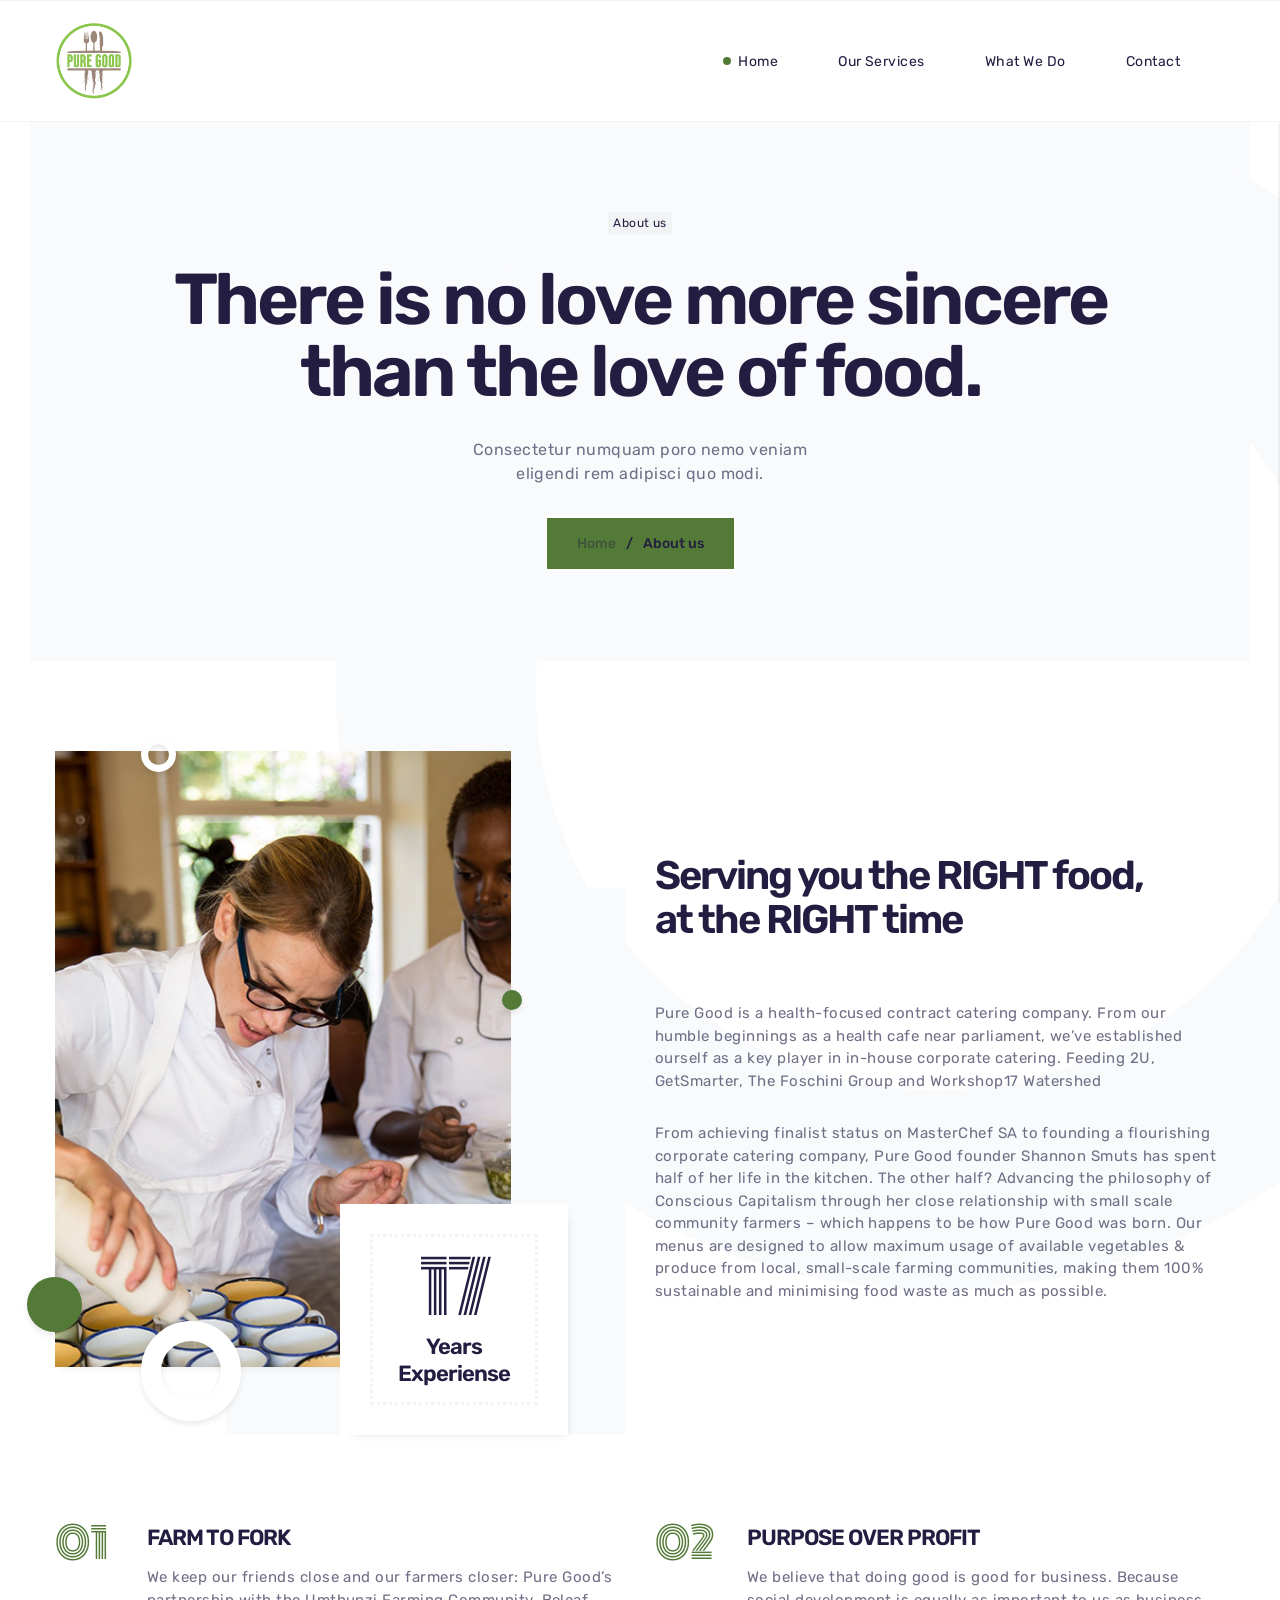
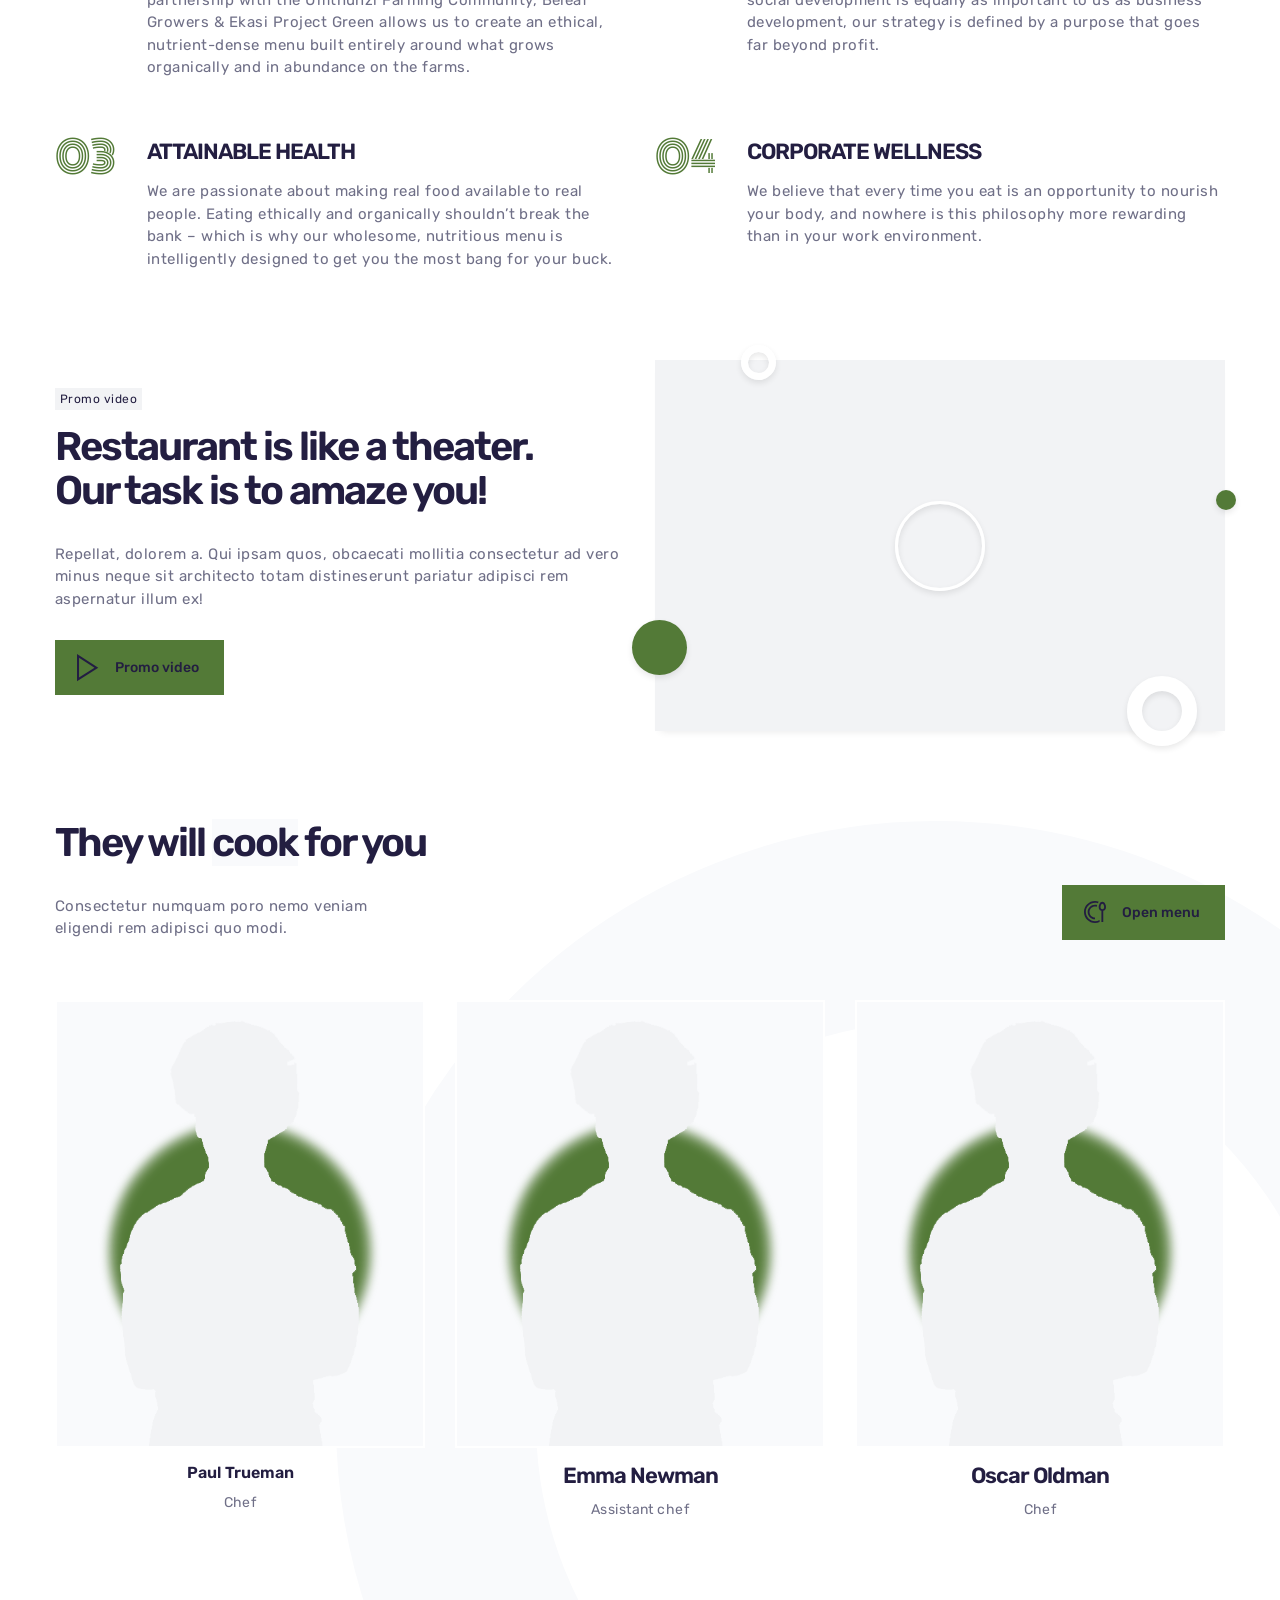
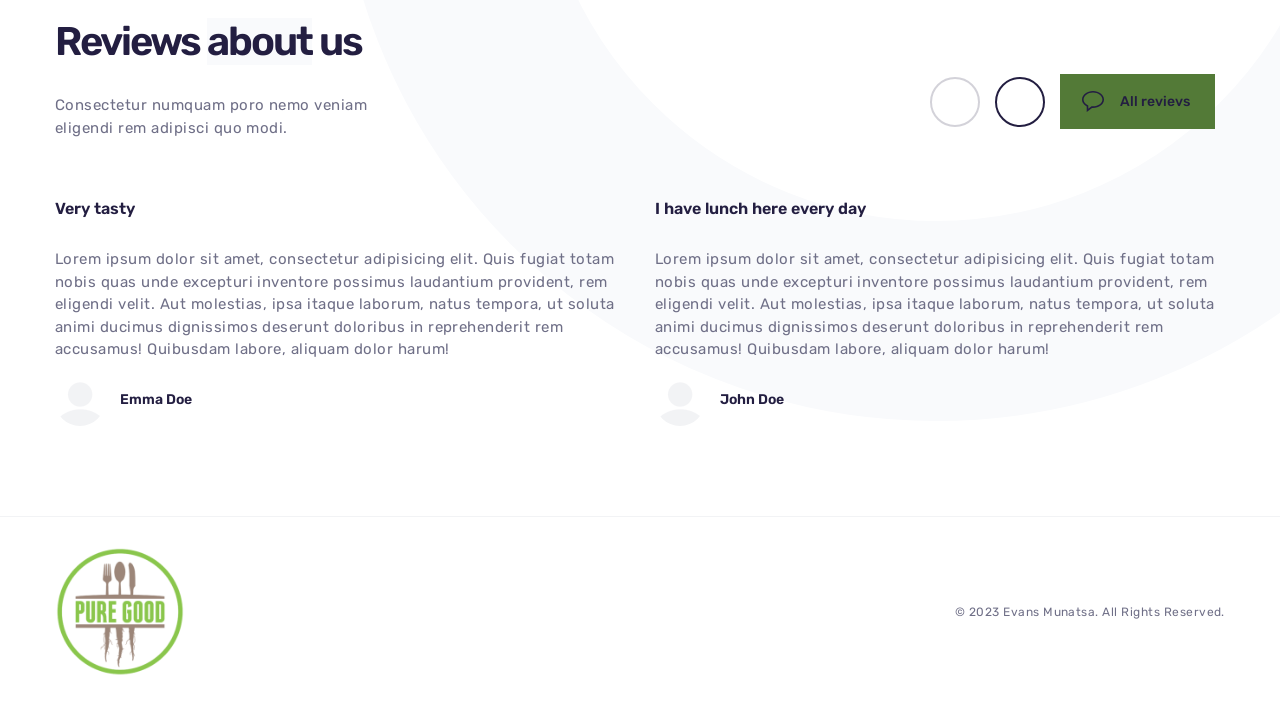
==== commit 5c0c7832: "navigation links" ====
--- a/about.html
+++ b/about.html
@@ -61,9 +61,9 @@
             <nav id="sb-dynamic-menu" class="sb-menu-transition">
               <ul class="sb-navigation">
                 <li class="sb-active sb-has-children"><a href="index.html">Home</a></li>
-                <li><a href="about.html">About Us</a></li>
-                <li><a href="#">Menu</a></li>
-                <li><a href="#">Contact</a></li>
+                <li><a href="about.html">Our Services</a></li>
+                <li><a href="#">What We Do</a></li>
+                <li><a href="contact.html">Contact</a></li>
               </ul>
             </nav>
             <!-- menu btn -->
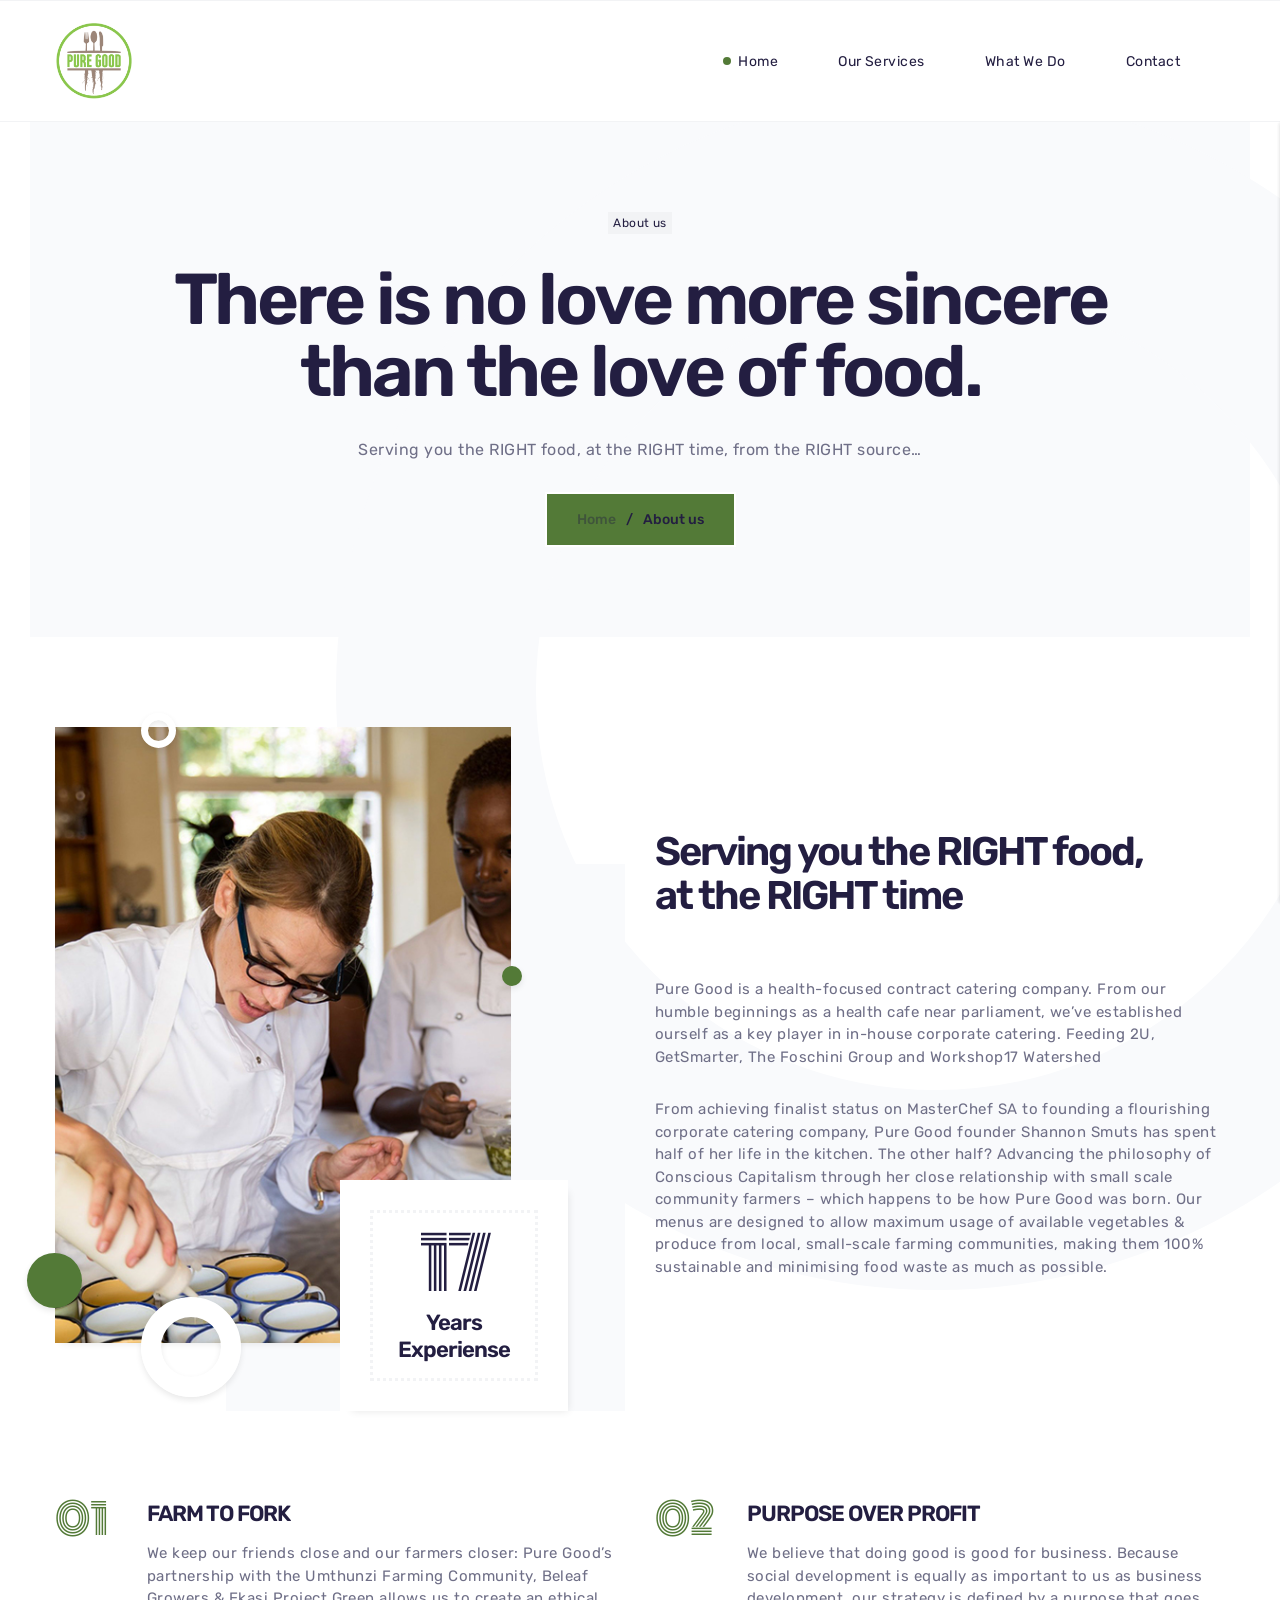
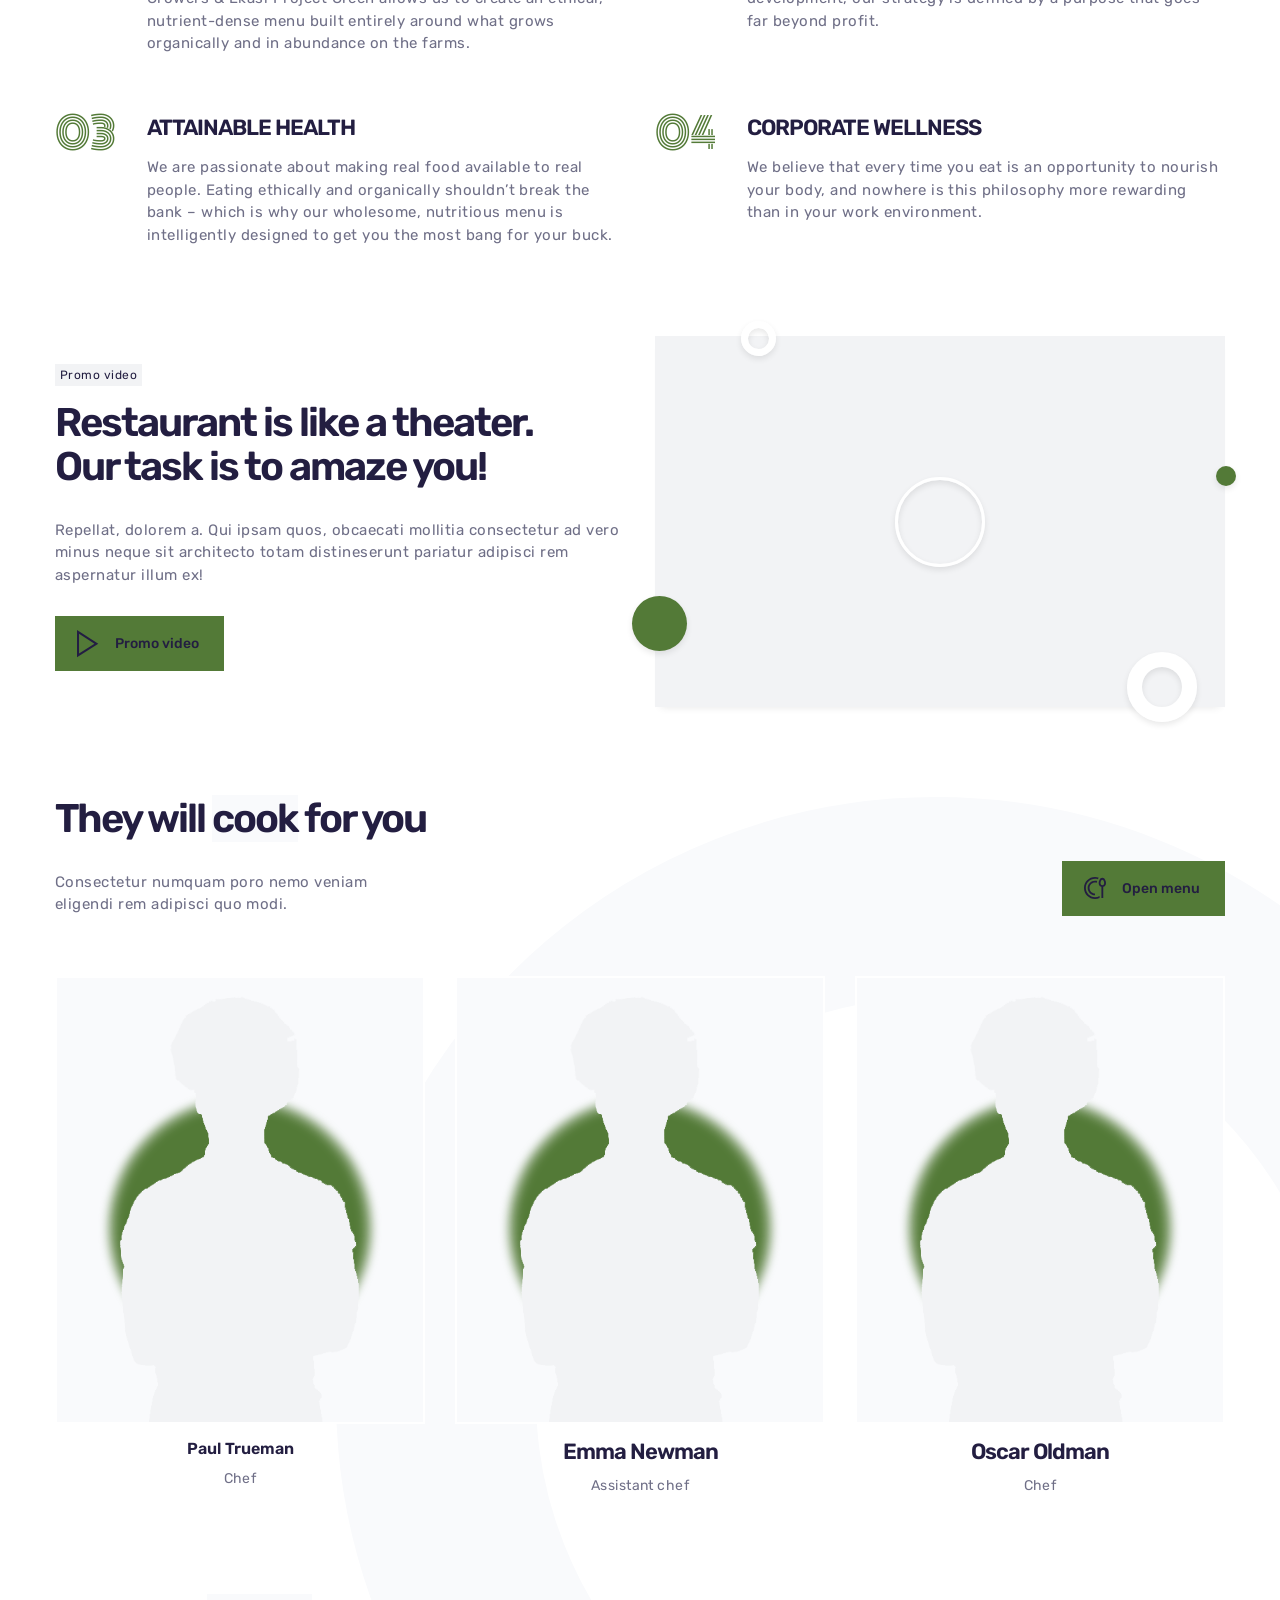
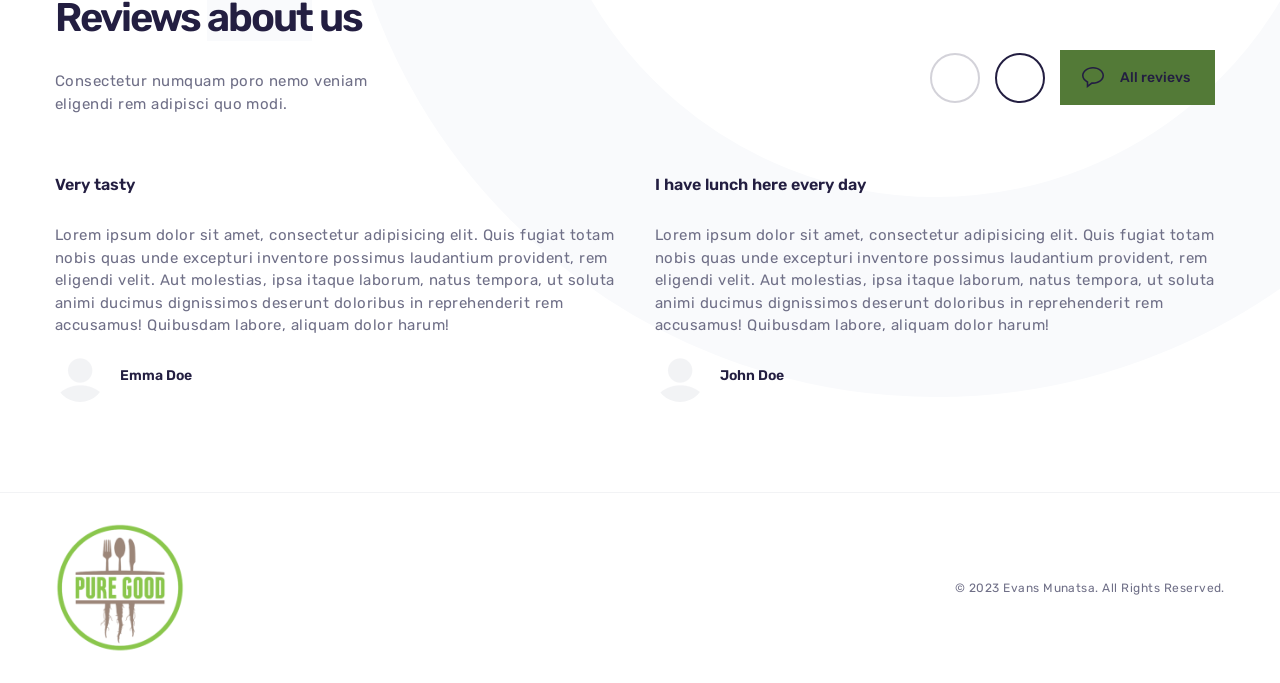
==== commit fcecbd9a: "about page" ====
--- a/about.html
+++ b/about.html
@@ -219,7 +219,7 @@
                 <div class="sb-main-title text-center">
                   <span class="sb-suptitle sb-mb-30">About us</span>
                   <h1 class="sb-mb-30">There is no <span>love</span> more sincere <br> than the love of <span>food</span>.</h1>
-                  <p class="sb-text sb-text-lg sb-mb-30">Consectetur numquam poro nemo veniam<br>eligendi rem adipisci quo modi.</p>
+                  <p class="sb-text sb-text-lg sb-mb-30">Serving you the RIGHT food, at the RIGHT time, from the RIGHT source…</p>
                   <ul class="sb-breadcrumbs">
                     <li><a href="home-1.html">Home</a></li>
                     <li><a href="#.">About us</a></li>
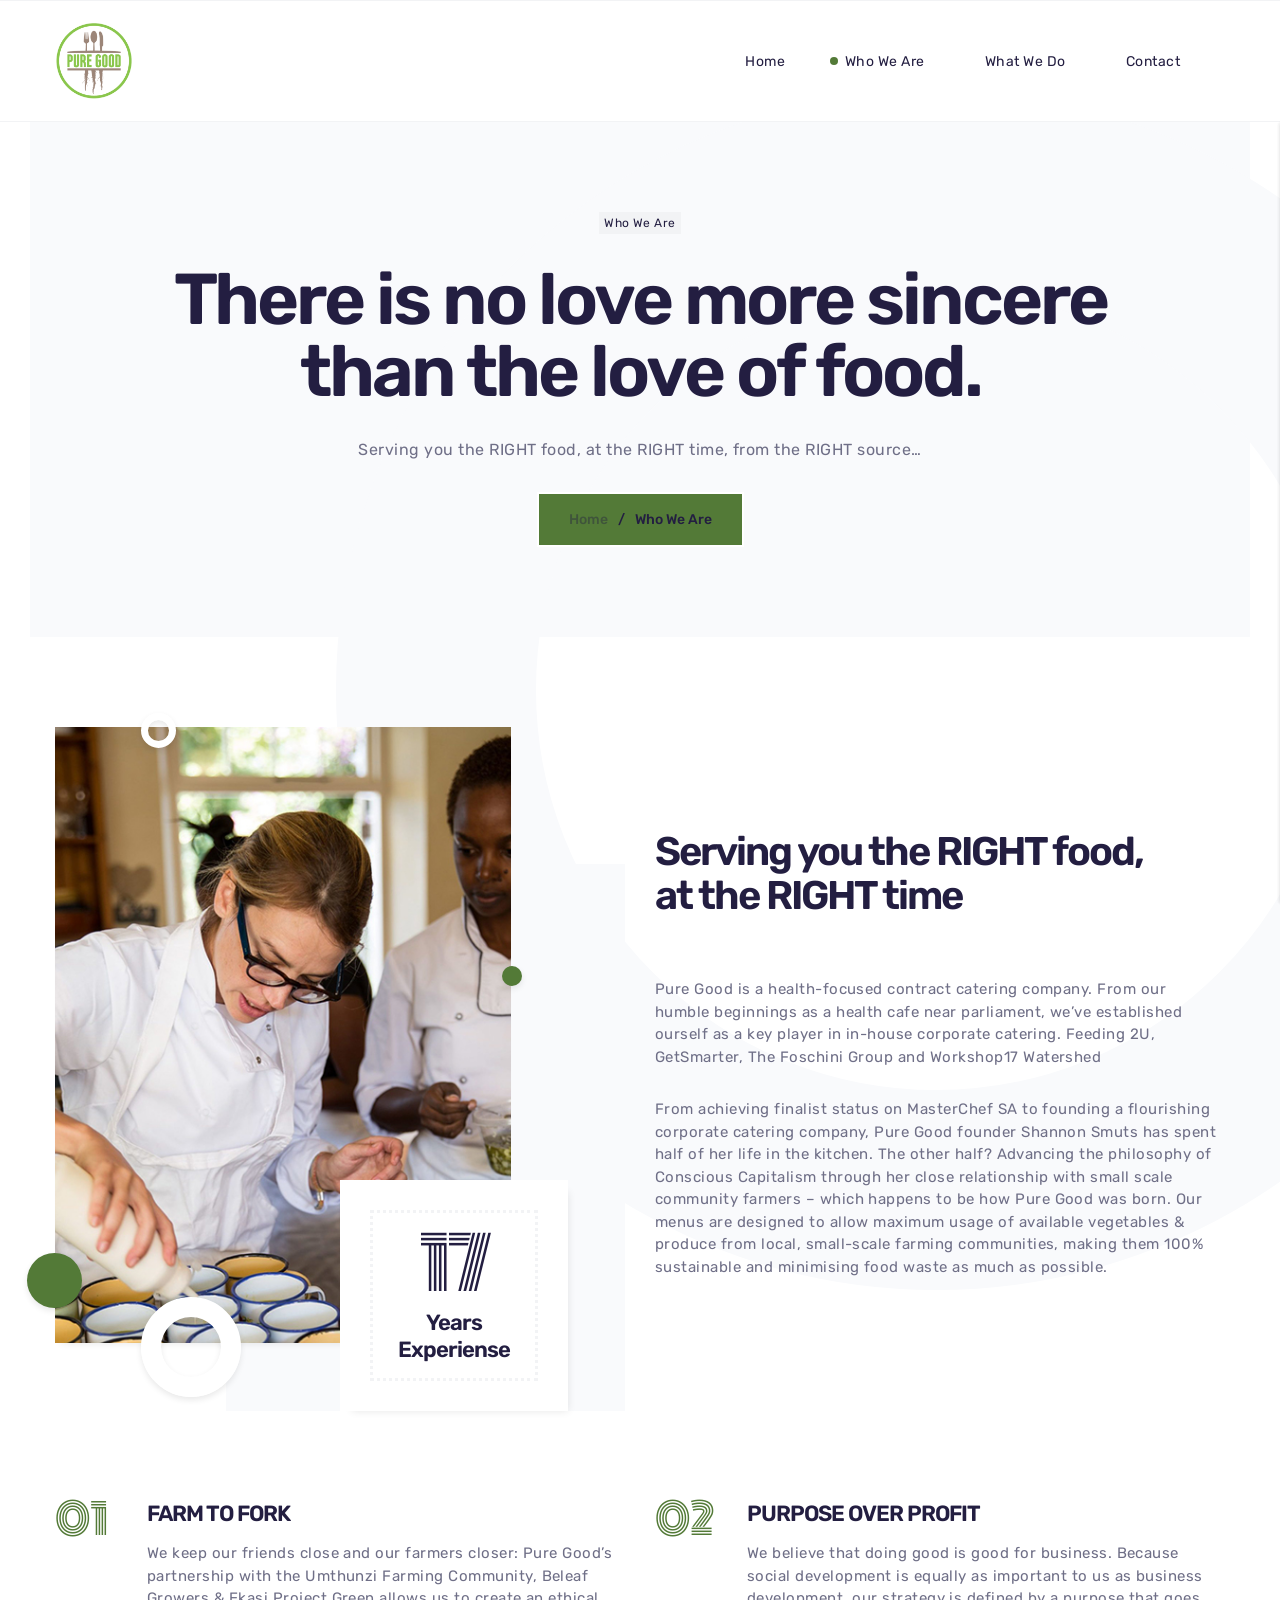
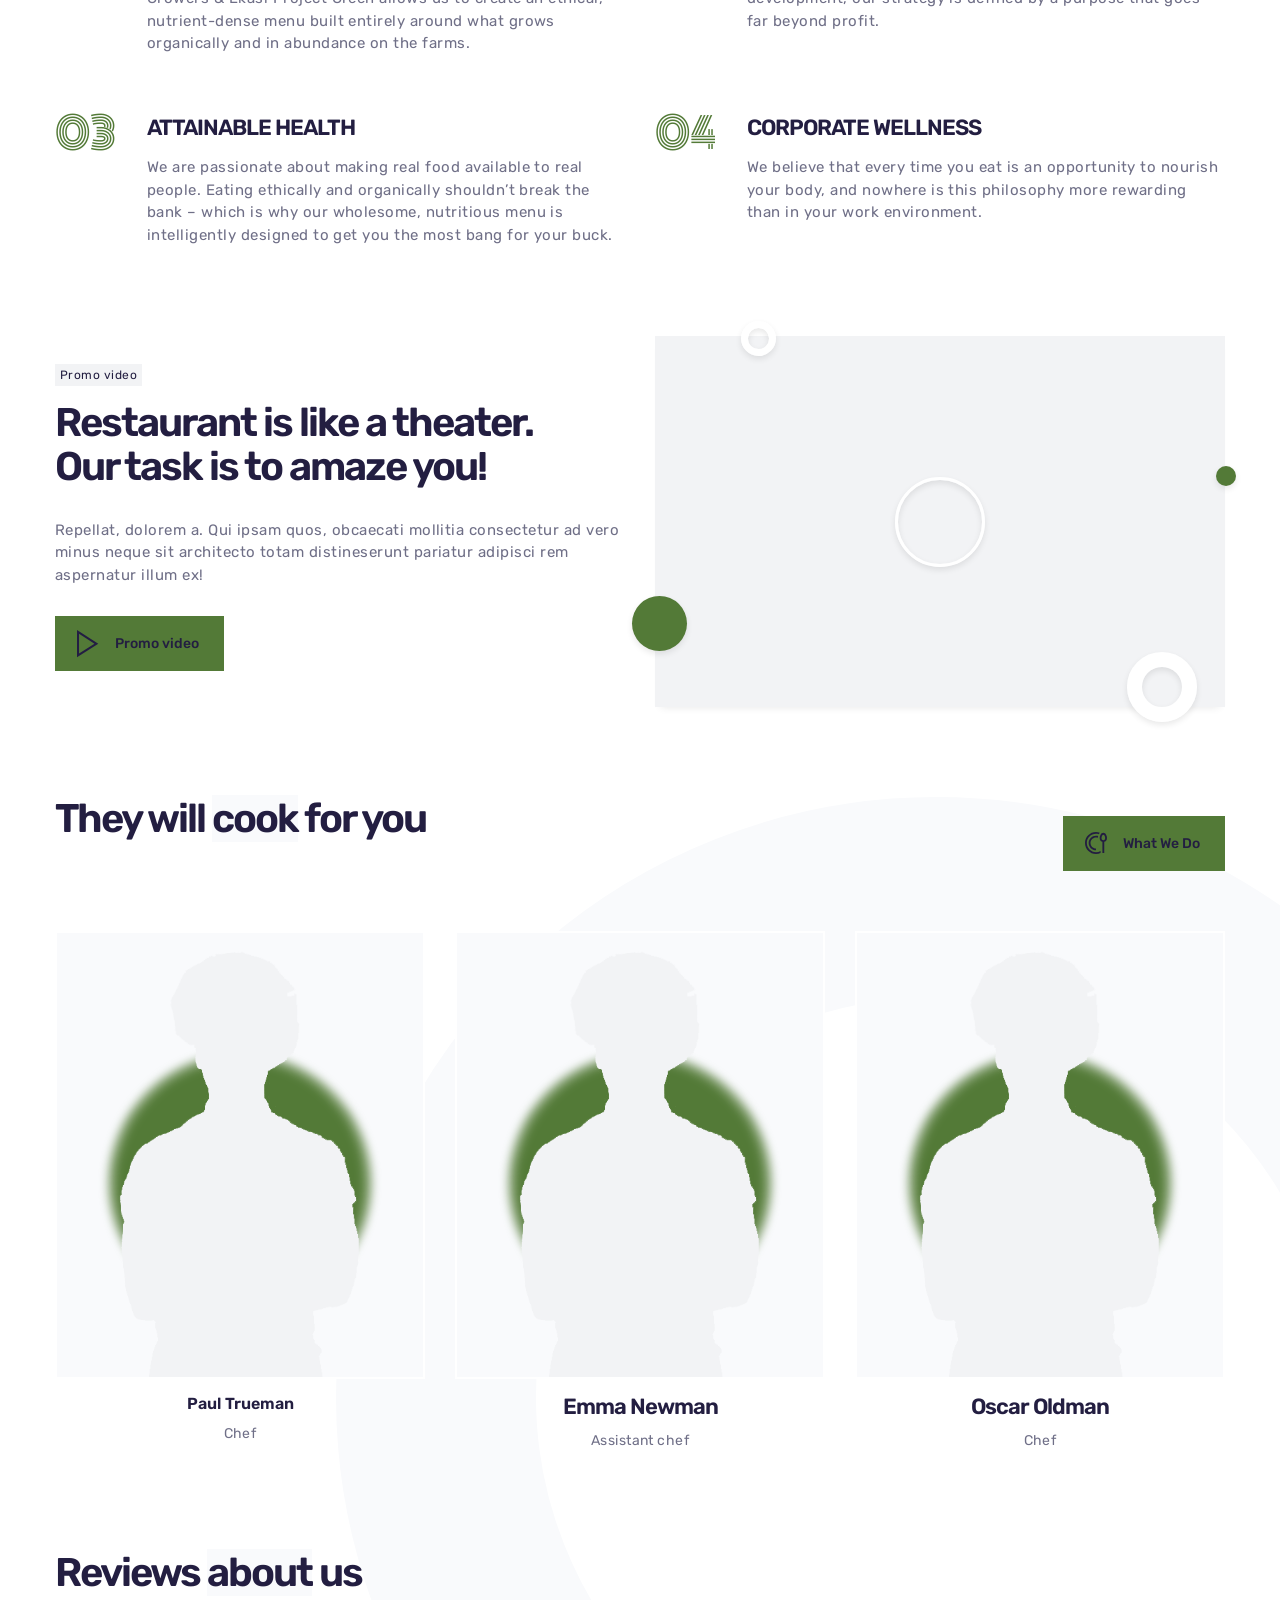
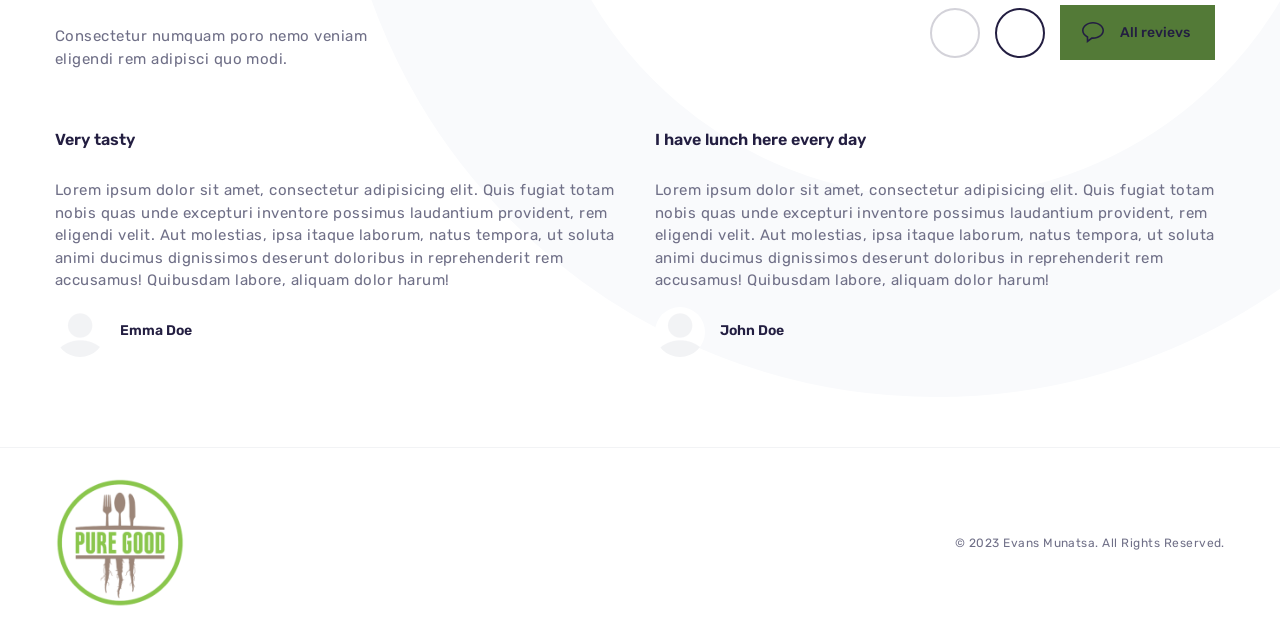
==== commit 8a788621: "customisation" ====
--- a/about.html
+++ b/about.html
@@ -21,7 +21,7 @@
   <link href="css/plugins/mapbox-style.css" rel='stylesheet'>
   <!-- fancybox css -->
   <link rel="stylesheet" href="css/plugins/fancybox.min.css">
-  <!-- starbelly css -->
+  <!-- Puregood css -->
   <link rel="stylesheet" href="css/style.css">
   <!-- page title -->
   <title>PureGood</title>
@@ -60,8 +60,8 @@
           <div class="sb-left-side">
             <nav id="sb-dynamic-menu" class="sb-menu-transition">
               <ul class="sb-navigation">
-                <li class="sb-active sb-has-children"><a href="index.html">Home</a></li>
-                <li><a href="about.html">Our Services</a></li>
+                <li><a href="index.html">Home</a></li>
+                <li class="sb-active sb-has-children"><a href="about.html">Who We Are</a></li>
                 <li><a href="#">What We Do</a></li>
                 <li><a href="contact.html">Contact</a></li>
               </ul>
@@ -217,12 +217,12 @@
               <!-- main title -->
               <div class="sb-main-title-frame">
                 <div class="sb-main-title text-center">
-                  <span class="sb-suptitle sb-mb-30">About us</span>
+                  <span class="sb-suptitle sb-mb-30">Who We Are</span>
                   <h1 class="sb-mb-30">There is no <span>love</span> more sincere <br> than the love of <span>food</span>.</h1>
                   <p class="sb-text sb-text-lg sb-mb-30">Serving you the RIGHT food, at the RIGHT time, from the RIGHT source…</p>
                   <ul class="sb-breadcrumbs">
                     <li><a href="home-1.html">Home</a></li>
-                    <li><a href="#.">About us</a></li>
+                    <li><a href="#.">Who We Are</a></li>
                   </ul>
                 </div>
               </div>
@@ -336,7 +336,7 @@
                 <h2 class="sb-mb-30">Restaurant is like a theater.<br> Our task is to amaze you!</h2>
                 <p class="sb-text sb-mb-30">Repellat, dolorem a. Qui ipsam quos, obcaecati mollitia consectetur ad vero minus neque sit architecto totam distineserunt pariatur adipisci rem aspernatur illum ex!</p>
                 <!-- button -->
-                <a data-fancybox="" data-no-swup href="https://www.youtube.com/watch?v=F3zw1Gvn4Mk" class="sb-btn">
+                <a data-fancybox="" data-no-swup href="https://www.youtube.com/watch?v=tsz6IpM5OPY" class="sb-btn">
                   <span class="sb-icon">
                     <img src="img/ui/icons/play.svg" alt="icon">
                   </span>
@@ -349,7 +349,7 @@
               <div class="sb-illustration-7 sb-mb-90">
                 <div class="sb-interior-frame">
                   <img src="img/illustrations/interior-2.jpg" alt="interior" class="sb-interior">
-                  <a data-fancybox="" data-no-swup href="https://www.youtube.com/watch?v=F3zw1Gvn4Mk" class="sb-video-play"><i class="fas fa-play"></i></a>
+                  <a data-fancybox="" data-no-swup href="https://www.youtube.com/watch?v=tsz6IpM5OPY" class="sb-video-play"><i class="fas fa-play"></i></a>
                 </div>
                 <div class="sb-cirkle-1"></div>
                 <div class="sb-cirkle-2"></div>
@@ -371,7 +371,7 @@
           <div class="sb-group-title sb-mb-30">
             <div class="sb-left sb-mb-30">
               <h2 class="sb-mb-30">They will <span>cook</span> for you</h2>
-              <p class="sb-text">Consectetur numquam poro nemo veniam<br>eligendi rem adipisci quo modi.</p>
+              <!-- <p class="sb-text">Consectetur numquam poro nemo veniam<br>eligendi rem adipisci quo modi.</p> -->
             </div>
             <div class="sb-right sb-mb-30">
               <!-- button -->
@@ -379,7 +379,7 @@
                 <span class="sb-icon">
                   <img src="img/ui/icons/menu.svg" alt="icon">
                 </span>
-                <span>Open menu</span>
+                <span>What We Do</span>
               </a>
               <!-- button end -->
             </div>
@@ -571,7 +571,7 @@
               <img src="img/illustrations/purgood.png" alt="PureGood">
             </a>
             <ul class="sb-social">
-              <li><a href="#."><i class="far fa-circle"></i></a></li>
+              <li><a href="#."><i class="fa fa-facebook-square"></i></a></li>
               <li><a href="#."><i class="far fa-circle"></i></a></li>
               <li><a href="#."><i class="far fa-circle"></i></a></li>
               <li><a href="#."><i class="far fa-circle"></i></a></li>
--- a/css/style.css
+++ b/css/style.css
@@ -1609,7 +1609,11 @@
     justify-content: space-between;
     align-items: center; }
     .sb-menu-item .sb-card-tp .sb-card-title {
-      width: calc(100% - 90px);
+/*      width: calc(100% - 90px);*/
+      width: 100%;
+      height: 60px;
+      padding-top: 15px;
+      text-align: center;
       overflow: hidden;
       text-overflow: ellipsis;
       display: -moz-box;
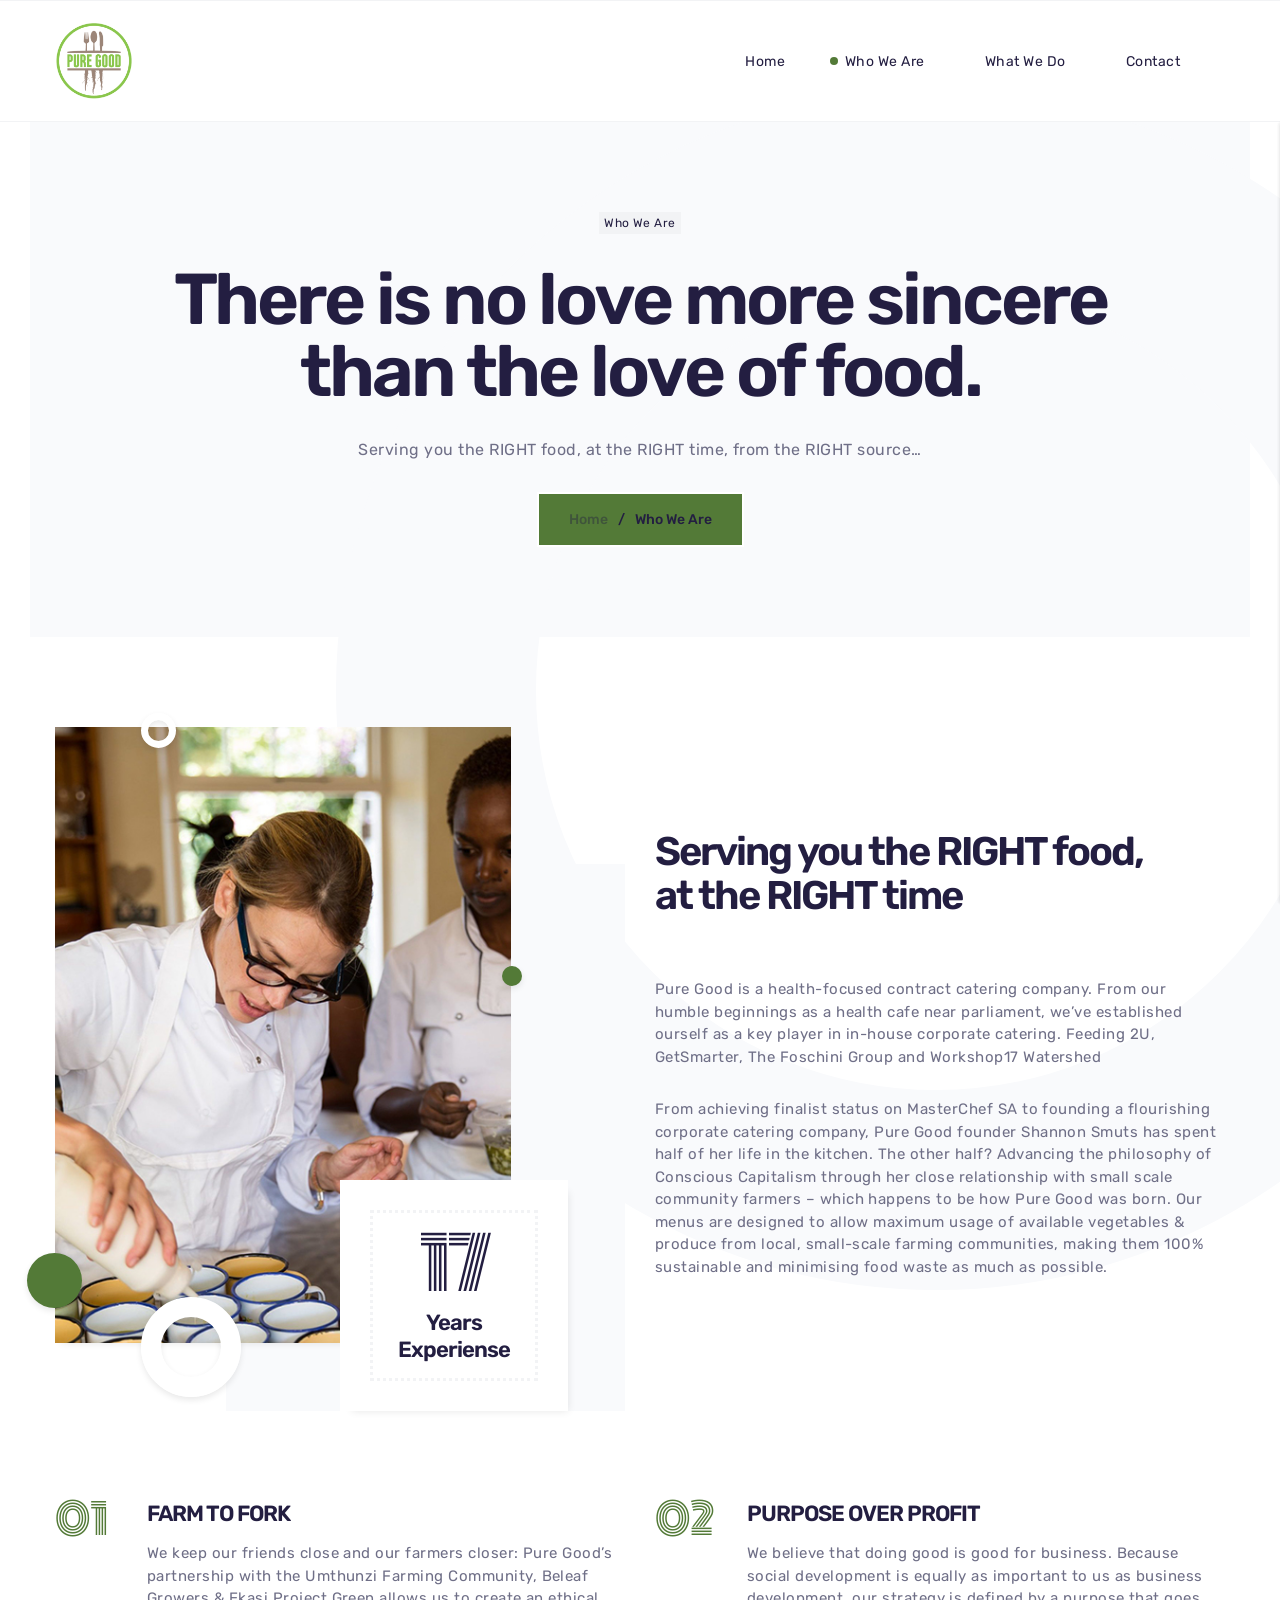
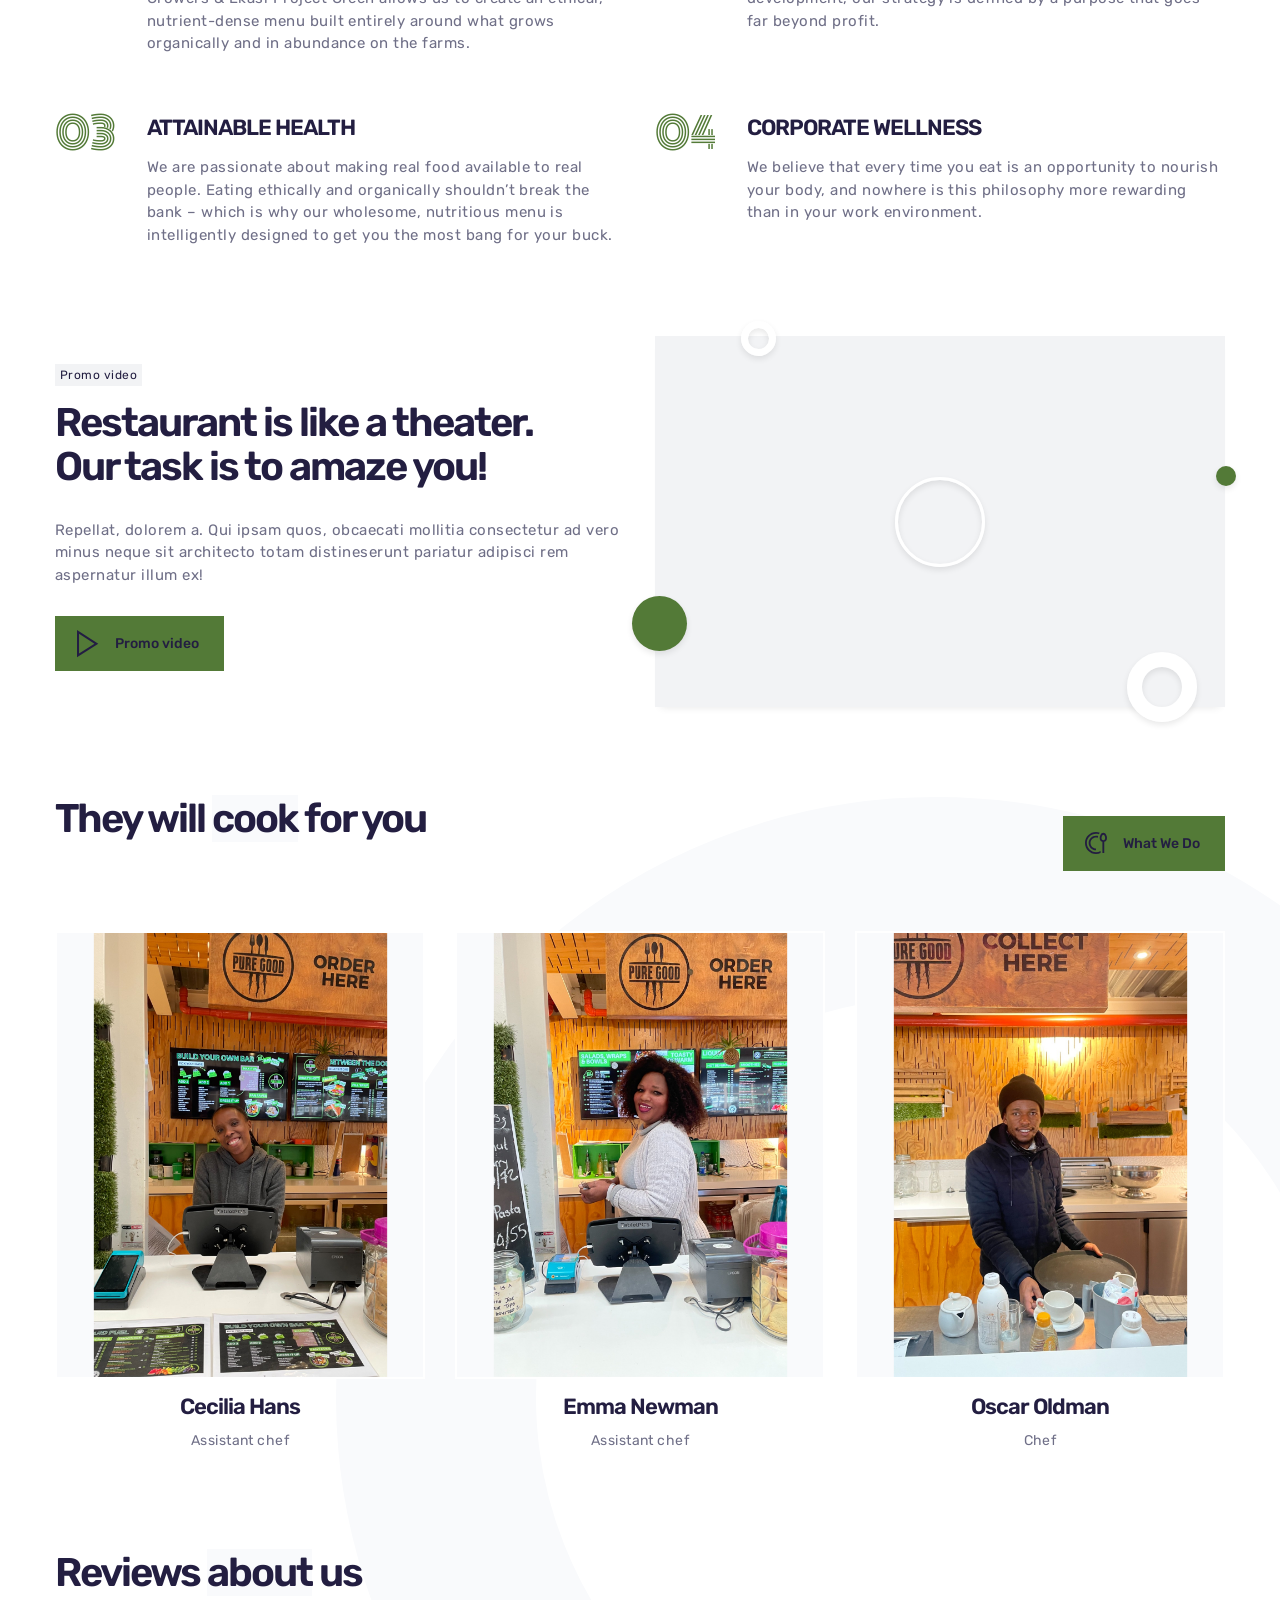
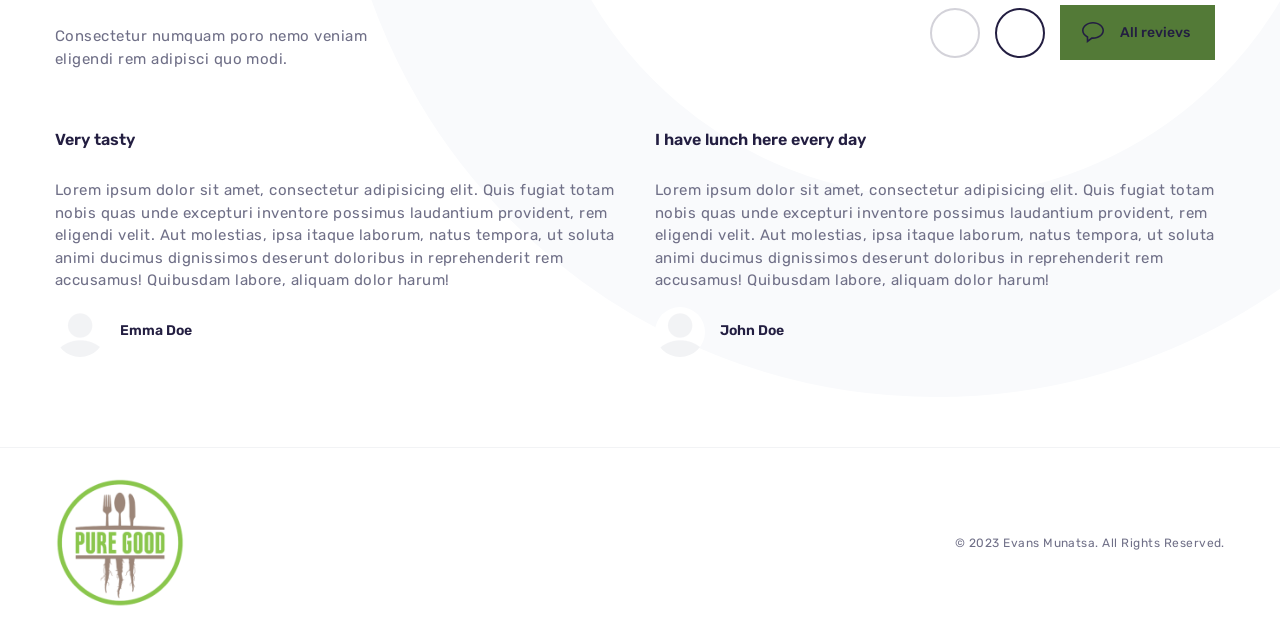
==== commit bdc74b98: "staff images" ====
--- a/about.html
+++ b/about.html
@@ -60,10 +60,10 @@
           <div class="sb-left-side">
             <nav id="sb-dynamic-menu" class="sb-menu-transition">
               <ul class="sb-navigation">
-                <li><a href="index.html">Home</a></li>
-                <li class="sb-active sb-has-children"><a href="about.html">Who We Are</a></li>
+                <li><a href="./">Home</a></li>
+                <li class="sb-active sb-has-children"><a href="./about">Who We Are</a></li>
                 <li><a href="#">What We Do</a></li>
-                <li><a href="contact.html">Contact</a></li>
+                <li><a href="./contact">Contact</a></li>
               </ul>
             </nav>
             <!-- menu btn -->
@@ -391,8 +391,8 @@
                   <img src="img/team/1.png" alt="Team member">
                 </div>
                 <div class="sb-member-description">
-                  <h4 class="sb-mb-10">Paul Trueman</h4>
-                  <p class="sb-text sb-text-sm sb-mb-10">Chef</p>
+                  <h3 class="sb-mb-10">Cecilia Hans</h3>
+                  <p class="sb-text sb-text-sm sb-mb-10">Assistant chef</p>
                   <ul class="sb-social">
                     <li><a href="#."><i class="far fa-circle"></i></a></li>
                     <li><a href="#."><i class="far fa-circle"></i></a></li>
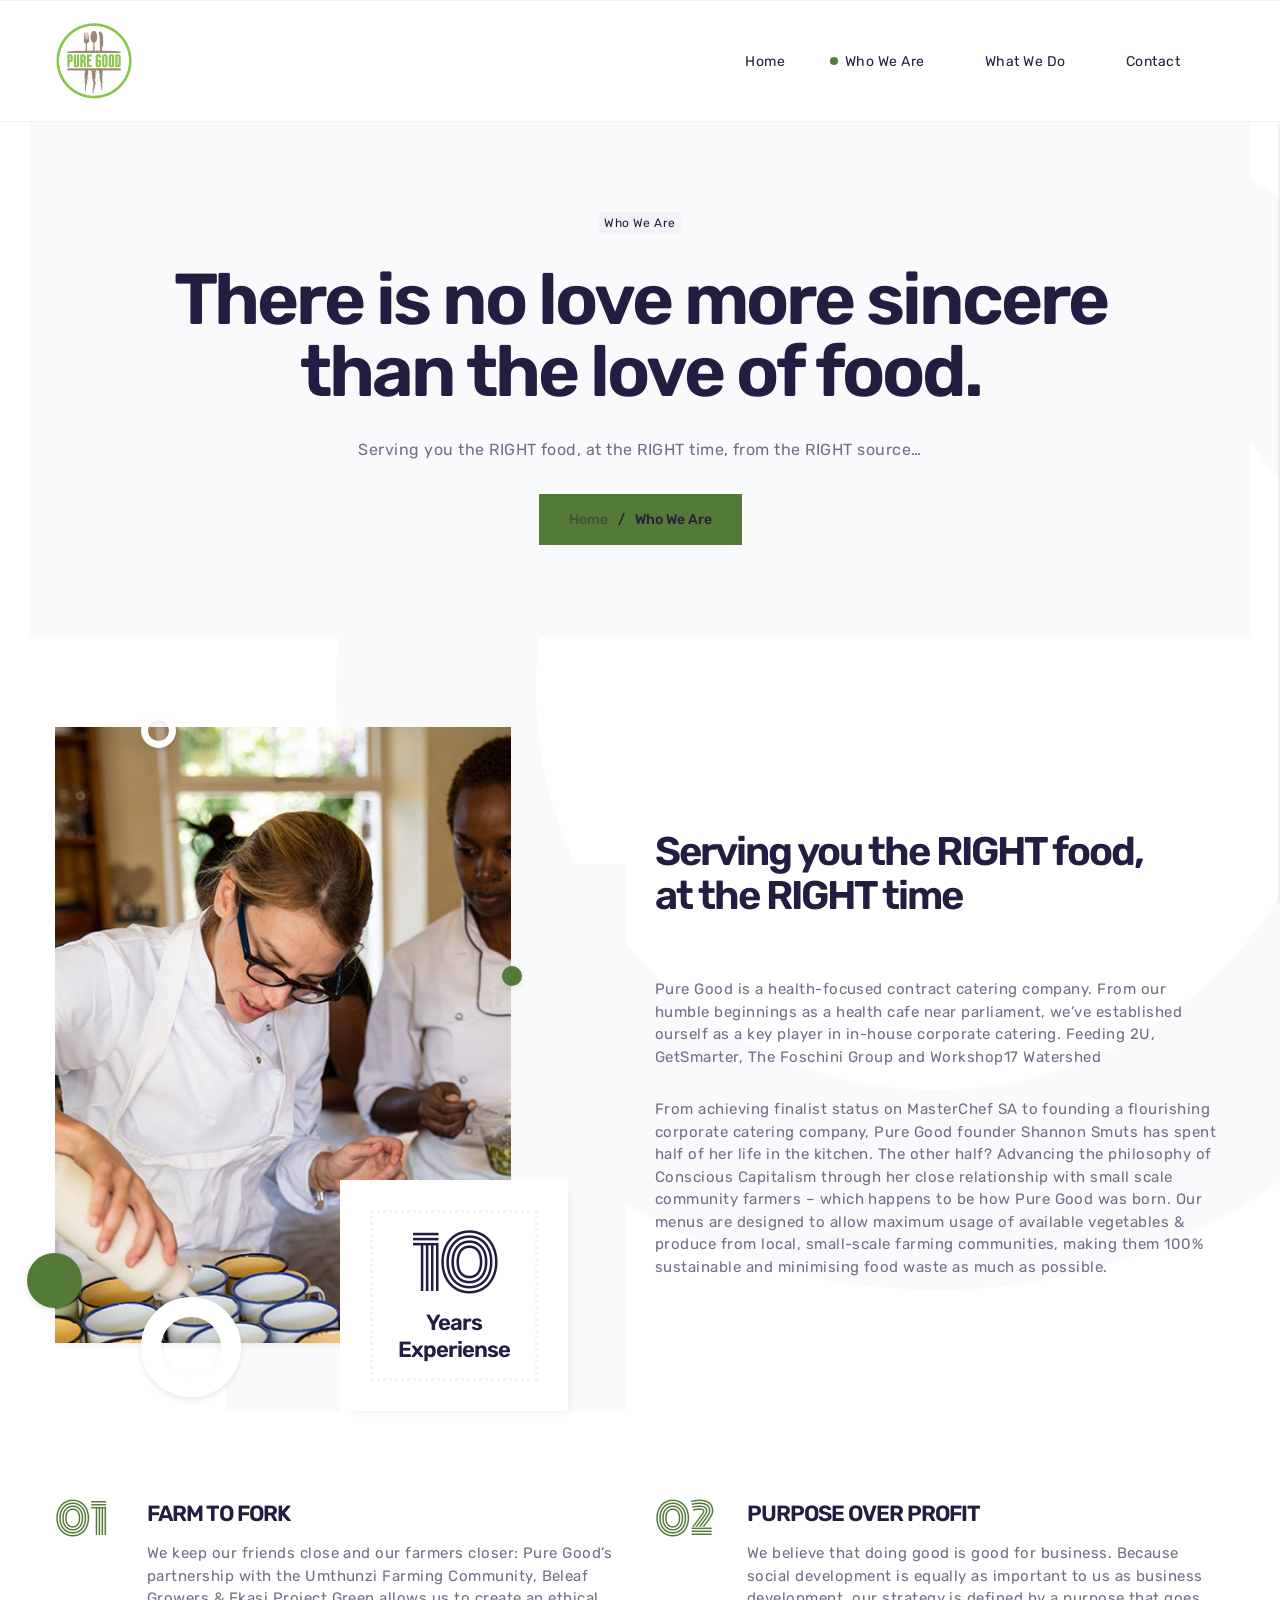
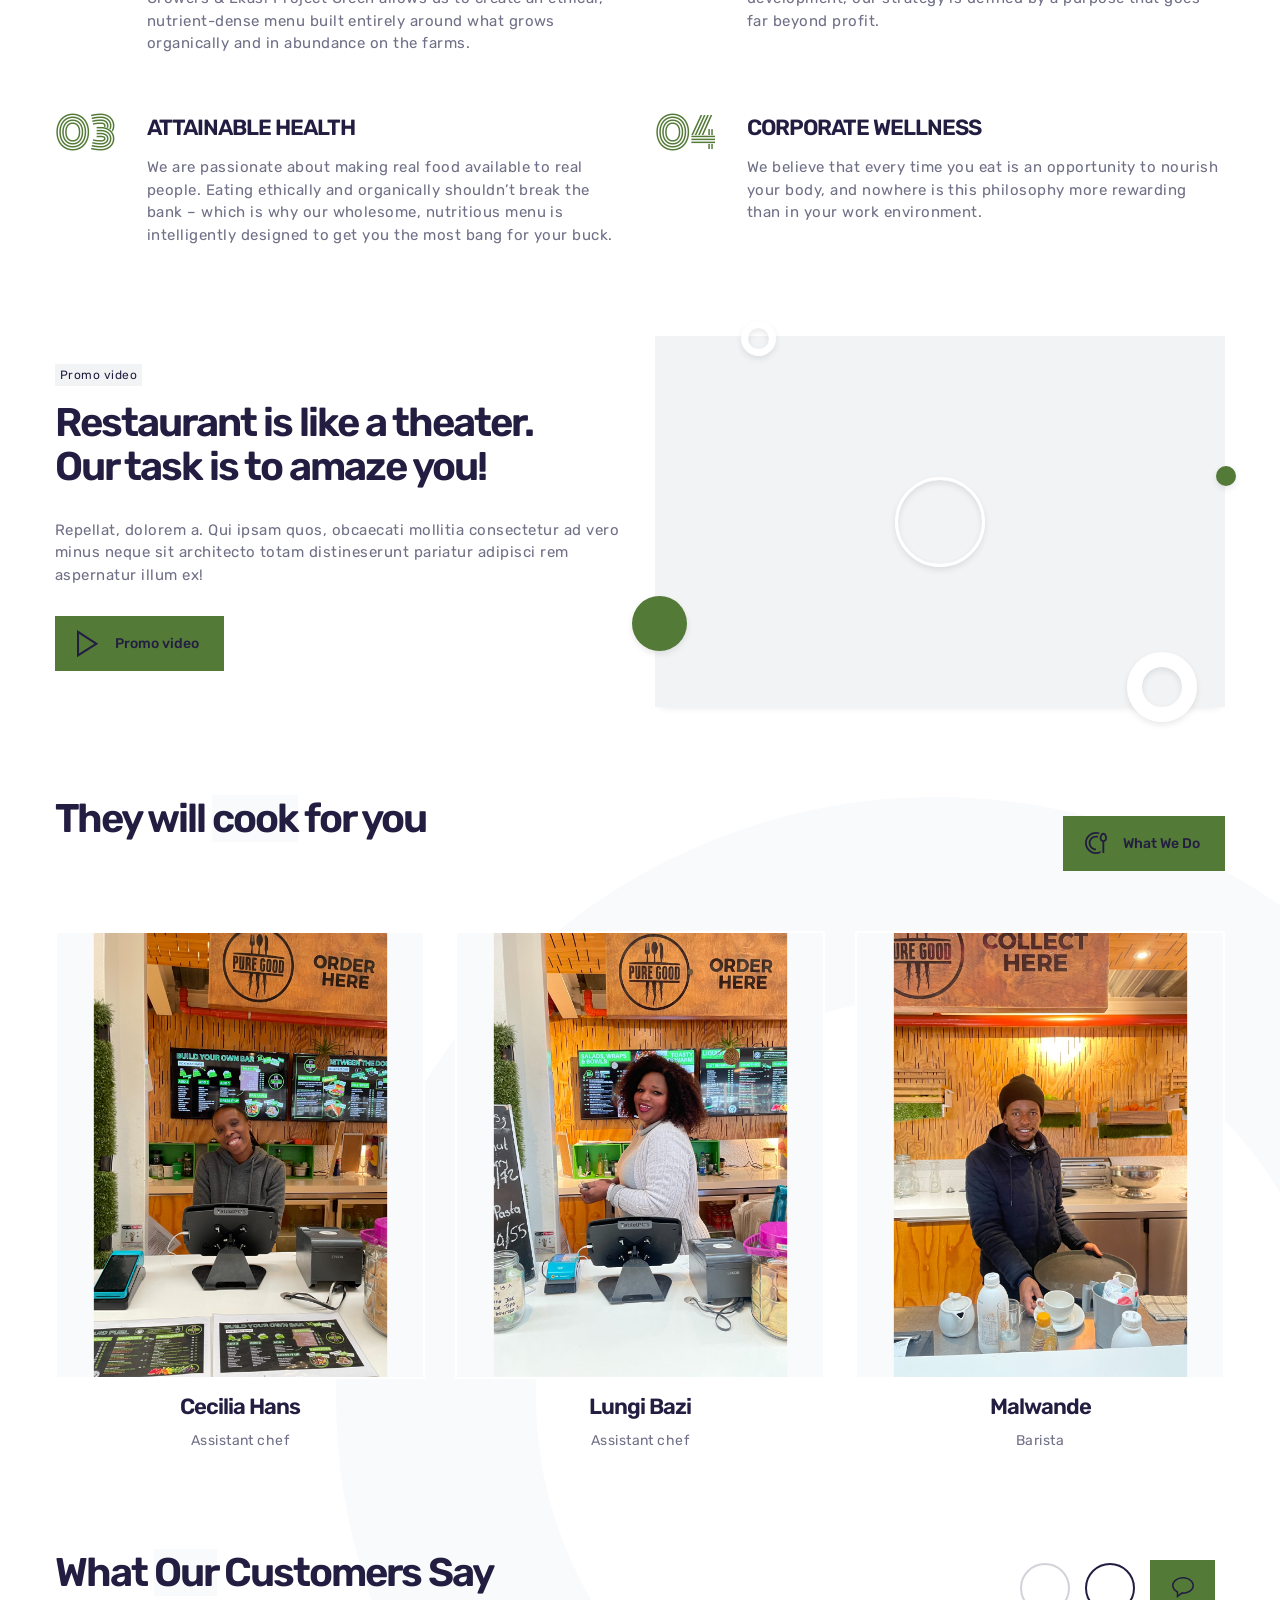
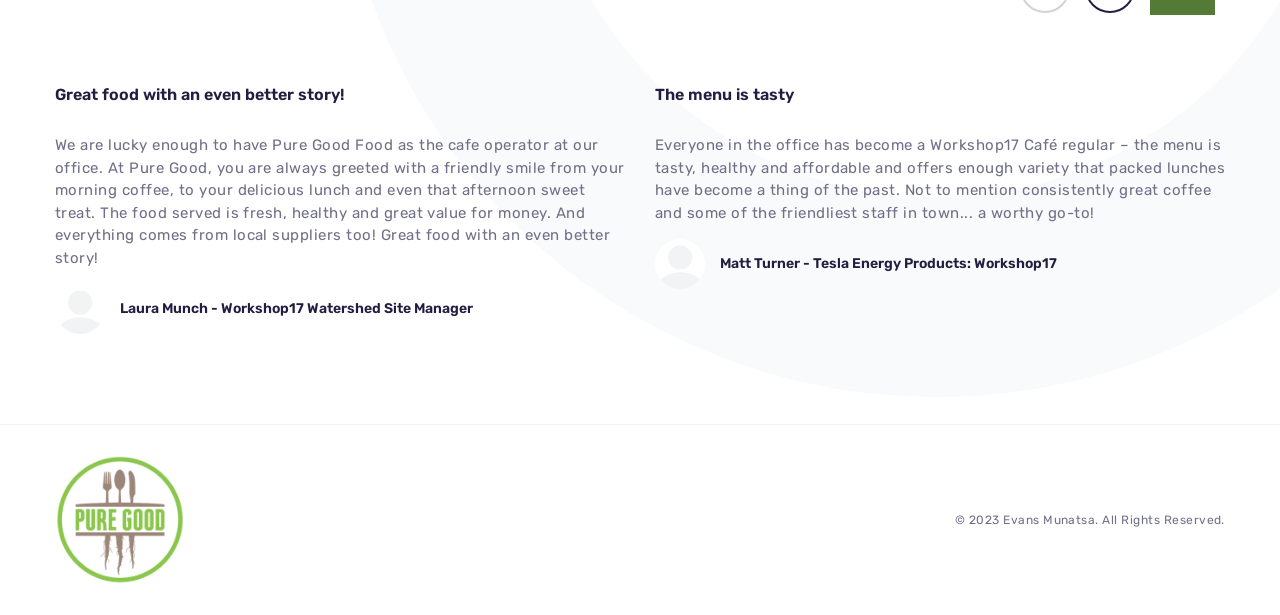
==== commit bc4416ab: "more edits" ====
--- a/about.html
+++ b/about.html
@@ -252,7 +252,7 @@
                 <div class="sb-cirkle-4"></div>
                 <div class="sb-experience">
                   <div class="sb-exp-content">
-                    <p class="sb-h1 sb-mb-10">17</p>
+                    <p class="sb-h1 sb-mb-10">10</p>
                     <p class="sb-h3">Years Experiense</p>
                   </div>
                 </div>
@@ -408,7 +408,7 @@
                   <img src="img/team/2.png" alt="Team member">
                 </div>
                 <div class="sb-member-description">
-                  <h3 class="sb-mb-10">Emma Newman</h3>
+                  <h3 class="sb-mb-10">Lungi Bazi</h3>
                   <p class="sb-text sb-text-sm sb-mb-10">Assistant chef</p>
                   <ul class="sb-social">
                     <li><a href="#."><i class="far fa-circle"></i></a></li>
@@ -425,8 +425,8 @@
                   <img src="img/team/3.png" alt="Team member">
                 </div>
                 <div class="sb-member-description">
-                  <h3 class="sb-mb-10">Oscar Oldman</h3>
-                  <p class="sb-text sb-text-sm sb-mb-10">Chef</p>
+                  <h3 class="sb-mb-10">Malwande</h3>
+                  <p class="sb-text sb-text-sm sb-mb-10">Barista</p>
                   <ul class="sb-social">
                     <li><a href="#."><i class="far fa-circle"></i></a></li>
                     <li><a href="#."><i class="far fa-circle"></i></a></li>
@@ -446,8 +446,8 @@
         <div class="container">
           <div class="sb-group-title sb-mb-30">
             <div class="sb-left sb-mb-30">
-              <h2 class="sb-mb-30">Reviews <span>about</span> us</h2>
-              <p class="sb-text">Consectetur numquam poro nemo veniam<br>eligendi rem adipisci quo modi.</p>
+              <h2 class="sb-mb-30">What <span>Our</span> Customers Say</h2>
+              <!-- <p class="sb-text">Consectetur numquam poro nemo veniam<br>eligendi rem adipisci quo modi.</p> -->
             </div>
             <div class="sb-right sb-mb-30">
               <!-- slider navigation -->
@@ -461,7 +461,7 @@
                 <span class="sb-icon">
                   <img src="img/ui/icons/dialog.svg" alt="icon">
                 </span>
-                <span>All revievs</span>
+                <!-- <span>All revievs</span> -->
               </a>
               <!-- button end -->
             </div>
@@ -471,7 +471,7 @@
               <div class="swiper-slide">
                 <div class="sb-review-card">
                   <div class="sb-review-header sb-mb-15">
-                    <h4 class="sb-mb-15">Very tasty</h4>
+                    <h4 class="sb-mb-15">Great food with an even better story!</h4>
                     <ul class="sb-stars">
                       <li><i class="fas fa-star"></i></li>
                       <li><i class="fas fa-star"></i></li>
@@ -480,20 +480,19 @@
                       <li><i class="fas fa-star"></i></li>
                     </ul>
                   </div>
-                  <p class="sb-text sb-mb-15">Lorem ipsum dolor sit amet, consectetur adipisicing elit. Quis fugiat totam nobis quas unde excepturi inventore possimus laudantium provident, rem eligendi velit. Aut molestias, ipsa itaque laborum, natus
-                    tempora, ut soluta animi ducimus dignissimos deserunt doloribus in reprehenderit rem accusamus! Quibusdam labore, aliquam dolor harum!</p>
+                  <p class="sb-text sb-mb-15">We are lucky enough to have Pure Good Food as the cafe operator at our office. At Pure Good, you are always greeted with a friendly smile from your morning coffee, to your delicious lunch and even that afternoon sweet treat. The food served is fresh, healthy and great value for money. And everything comes from local suppliers too! Great food with an even better story!</p>
                   <div class="sb-author-frame">
                     <div class="sb-avatar-frame">
                       <img src="img/faces/1.jpg" alt="Guest">
                     </div>
-                    <h4>Emma Doe</h4>
+                    <h4>Laura Munch - Workshop17 Watershed Site Manager</h4>
                   </div>
                 </div>
               </div>
               <div class="swiper-slide">
                 <div class="sb-review-card">
                   <div class="sb-review-header sb-mb-15">
-                    <h4 class="sb-mb-15">I have lunch here every day</h4>
+                    <h4 class="sb-mb-15">The menu is tasty</h4>
                     <ul class="sb-stars">
                       <li><i class="fas fa-star"></i></li>
                       <li><i class="fas fa-star"></i></li>
@@ -502,13 +501,12 @@
                       <li><i class="fas fa-star"></i></li>
                     </ul>
                   </div>
-                  <p class="sb-text sb-mb-15">Lorem ipsum dolor sit amet, consectetur adipisicing elit. Quis fugiat totam nobis quas unde excepturi inventore possimus laudantium provident, rem eligendi velit. Aut molestias, ipsa itaque laborum, natus
-                    tempora, ut soluta animi ducimus dignissimos deserunt doloribus in reprehenderit rem accusamus! Quibusdam labore, aliquam dolor harum!</p>
+                  <p class="sb-text sb-mb-15">Everyone in the office has become a Workshop17 Café regular – the menu is tasty, healthy and affordable and offers enough variety that packed lunches have become a thing of the past. Not to mention consistently great coffee and some of the friendliest staff in town... a worthy go-to!</p>
                   <div class="sb-author-frame">
                     <div class="sb-avatar-frame">
                       <img src="img/faces/2.jpg" alt="Guest">
                     </div>
-                    <h4>John Doe</h4>
+                    <h4>Matt Turner - Tesla Energy Products: Workshop17</h4>
                   </div>
                 </div>
               </div>
@@ -524,13 +522,12 @@
                       <li class="sb-empty"><i class="fas fa-star"></i></li>
                     </ul>
                   </div>
-                  <p class="sb-text sb-mb-15">Lorem ipsum dolor sit amet, consectetur adipisicing elit. Quis fugiat totam nobis quas unde excepturi inventore possimus laudantium provident, rem eligendi velit. Aut molestias, ipsa itaque laborum, natus
-                    tempora, ut soluta animi ducimus dignissimos deserunt doloribus in reprehenderit rem accusamus! Quibusdam labore, aliquam dolor harum!</p>
+                  <p class="sb-text sb-mb-15">Our team members love having healthy food options available to them. Pure Good gives them variety in terms of juices, smoothies, salads and wraps – easy, healthy food that’s affordably priced.</p>
                   <div class="sb-author-frame">
                     <div class="sb-avatar-frame">
                       <img src="img/faces/3.jpg" alt="Guest">
                     </div>
-                    <h4>Jane Doe</h4>
+                    <h4>Senta Morley, Group Director - TFG Human Resources</h4>
                   </div>
                 </div>
               </div>
@@ -546,13 +543,12 @@
                       <li><i class="fas fa-star"></i></li>
                     </ul>
                   </div>
-                  <p class="sb-text sb-mb-15">Lorem ipsum dolor sit amet, consectetur adipisicing elit. Quis fugiat totam nobis quas unde excepturi inventore possimus laudantium provident, rem eligendi velit. Aut molestias, ipsa itaque laborum, natus
-                    tempora, ut soluta animi ducimus dignissimos deserunt doloribus in reprehenderit rem accusamus! Quibusdam labore, aliquam dolor harum!</p>
+                  <p class="sb-text sb-mb-15">Not only does our office get to enjoy the delicious lunches & juices delivered to us daily, but my wife & I love getting epic freezer meals from Pure Good too, as they are exceptionally affordable and super convenient, wholesome delicious home-cooked meals. A game changer for week night dinners.</p>
                   <div class="sb-author-frame">
                     <div class="sb-avatar-frame">
                       <img src="img/faces/4.jpg" alt="Guest">
                     </div>
-                    <h4>Jane Doe</h4>
+                    <h4>Jayden Cohen - National Sales Manager: Ozow</h4>
                   </div>
                 </div>
               </div>
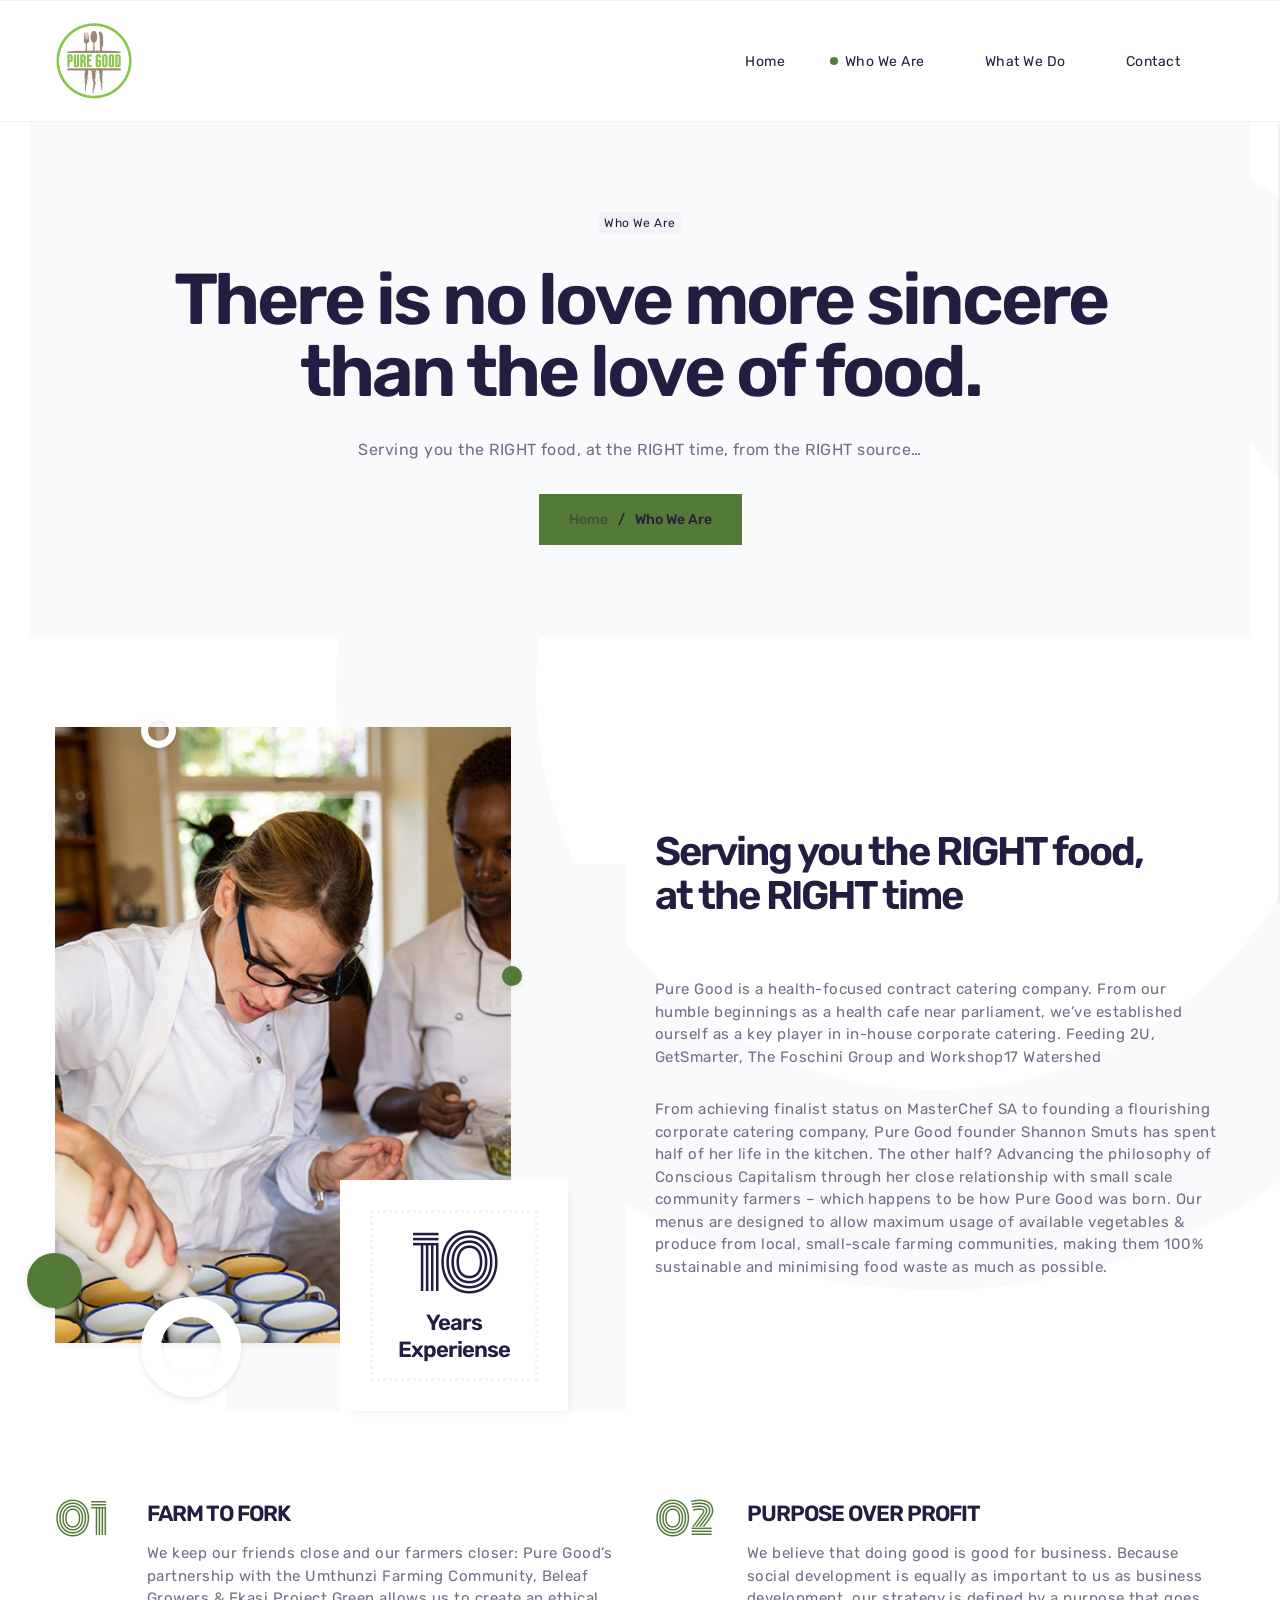
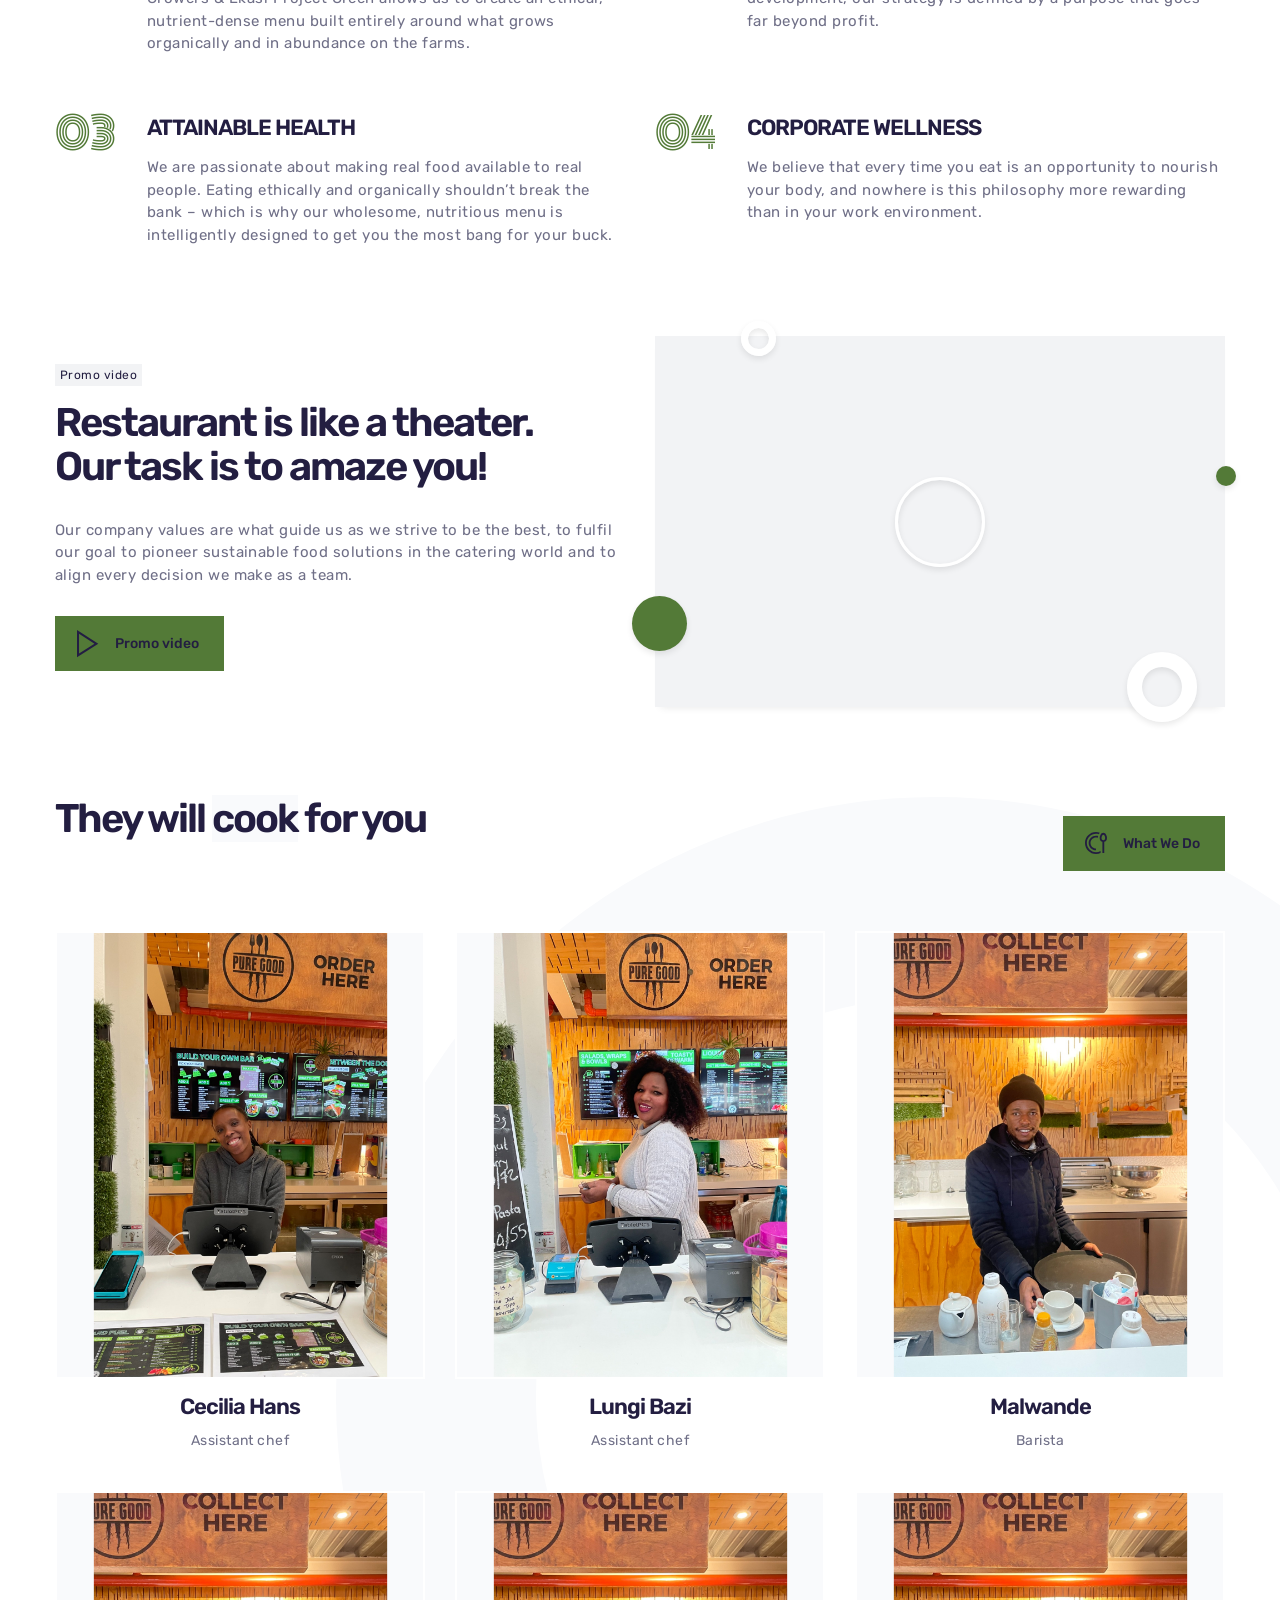
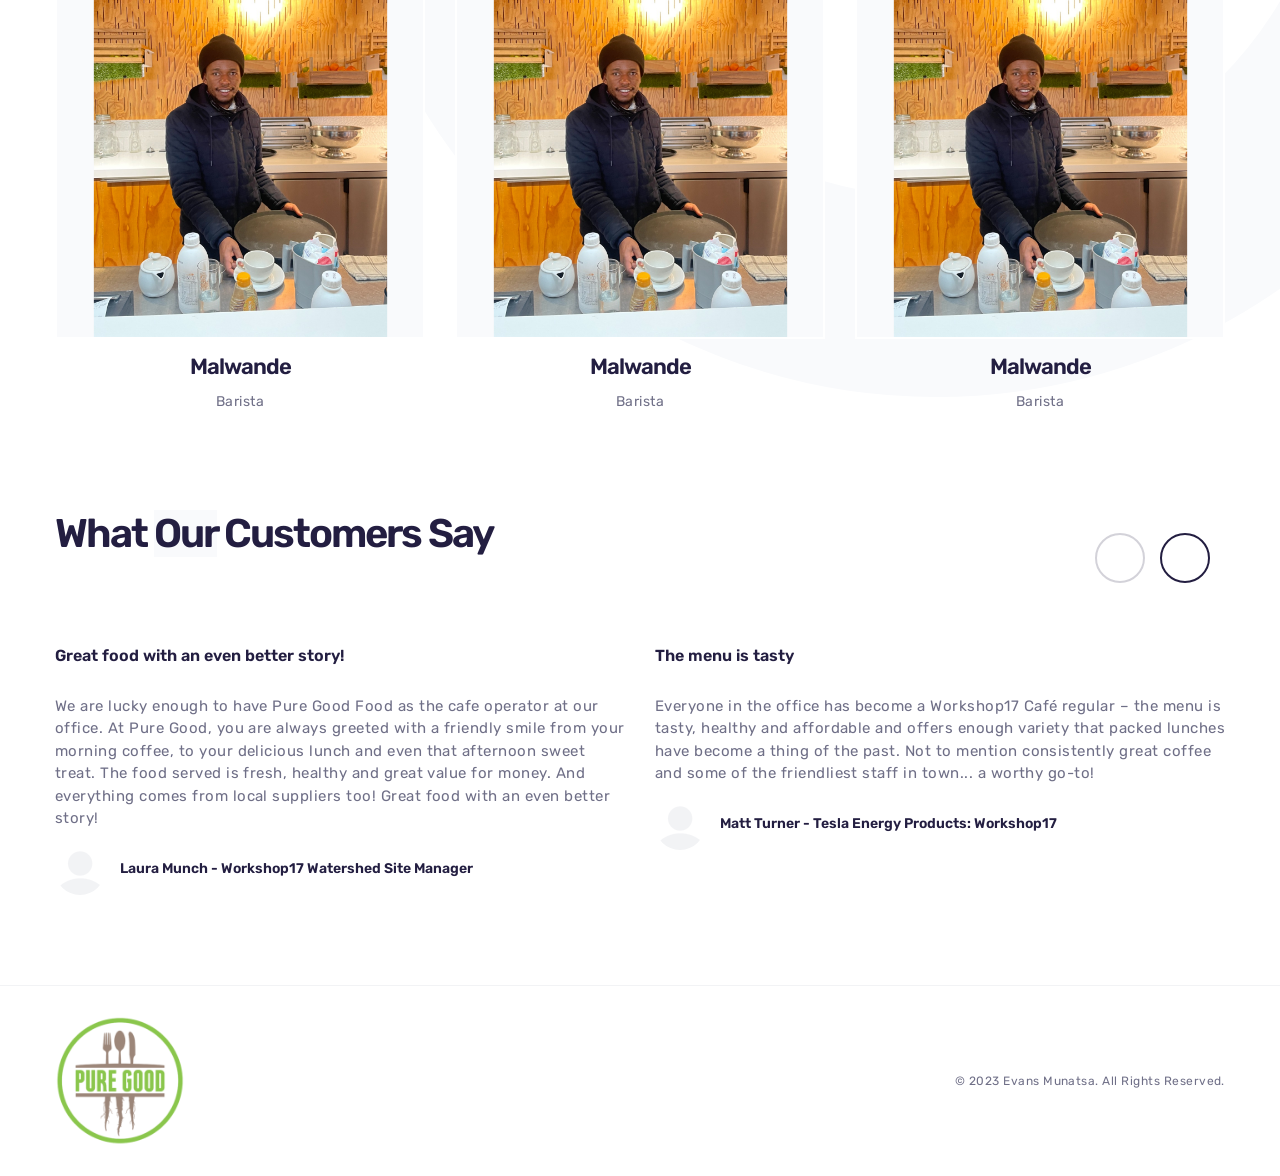
==== commit e684f896: "more edits" ====
--- a/about.html
+++ b/about.html
@@ -334,7 +334,7 @@
               <div class="sb-mb-90">
                 <span class="sb-suptitle sb-mb-15">Promo video</span>
                 <h2 class="sb-mb-30">Restaurant is like a theater.<br> Our task is to amaze you!</h2>
-                <p class="sb-text sb-mb-30">Repellat, dolorem a. Qui ipsam quos, obcaecati mollitia consectetur ad vero minus neque sit architecto totam distineserunt pariatur adipisci rem aspernatur illum ex!</p>
+                <p class="sb-text sb-mb-30">Our company values are what guide us as we strive to be the best, to fulfil our goal to pioneer sustainable food solutions in the catering world and to align every decision we make as a team.</p>
                 <!-- button -->
                 <a data-fancybox="" data-no-swup href="https://www.youtube.com/watch?v=tsz6IpM5OPY" class="sb-btn">
                   <span class="sb-icon">
@@ -436,6 +436,57 @@
                 </div>
               </div>
             </div>
+            <div class="col-lg-4">
+              <div class="sb-team-member sb-mb-30">
+                <div class="sb-photo-frame sb-mb-15">
+                  <img src="img/team/3.png" alt="Team member">
+                </div>
+                <div class="sb-member-description">
+                  <h3 class="sb-mb-10">Malwande</h3>
+                  <p class="sb-text sb-text-sm sb-mb-10">Barista</p>
+                  <ul class="sb-social">
+                    <li><a href="#."><i class="far fa-circle"></i></a></li>
+                    <li><a href="#."><i class="far fa-circle"></i></a></li>
+                    <li><a href="#."><i class="far fa-circle"></i></a></li>
+                    <li><a href="#."><i class="far fa-circle"></i></a></li>
+                  </ul>
+                </div>
+              </div>
+            </div>
+            <div class="col-lg-4">
+              <div class="sb-team-member sb-mb-30">
+                <div class="sb-photo-frame sb-mb-15">
+                  <img src="img/team/3.png" alt="Team member">
+                </div>
+                <div class="sb-member-description">
+                  <h3 class="sb-mb-10">Malwande</h3>
+                  <p class="sb-text sb-text-sm sb-mb-10">Barista</p>
+                  <ul class="sb-social">
+                    <li><a href="#."><i class="far fa-circle"></i></a></li>
+                    <li><a href="#."><i class="far fa-circle"></i></a></li>
+                    <li><a href="#."><i class="far fa-circle"></i></a></li>
+                    <li><a href="#."><i class="far fa-circle"></i></a></li>
+                  </ul>
+                </div>
+              </div>
+            </div>
+            <div class="col-lg-4">
+              <div class="sb-team-member sb-mb-30">
+                <div class="sb-photo-frame sb-mb-15">
+                  <img src="img/team/3.png" alt="Team member">
+                </div>
+                <div class="sb-member-description">
+                  <h3 class="sb-mb-10">Malwande</h3>
+                  <p class="sb-text sb-text-sm sb-mb-10">Barista</p>
+                  <ul class="sb-social">
+                    <li><a href="#."><i class="far fa-circle"></i></a></li>
+                    <li><a href="#."><i class="far fa-circle"></i></a></li>
+                    <li><a href="#."><i class="far fa-circle"></i></a></li>
+                    <li><a href="#."><i class="far fa-circle"></i></a></li>
+                  </ul>
+                </div>
+              </div>
+            </div>
           </div>
         </div>
       </section>
@@ -457,12 +508,12 @@
               </div>
               <!-- slider navigation end -->
               <!-- button -->
-              <a href="index.html" class="sb-btn">
+<!--               <a href="index.html" class="sb-btn">
                 <span class="sb-icon">
                   <img src="img/ui/icons/dialog.svg" alt="icon">
                 </span>
-                <!-- <span>All revievs</span> -->
-              </a>
+                <span>All revievs</span>
+              </a> -->
               <!-- button end -->
             </div>
           </div>
